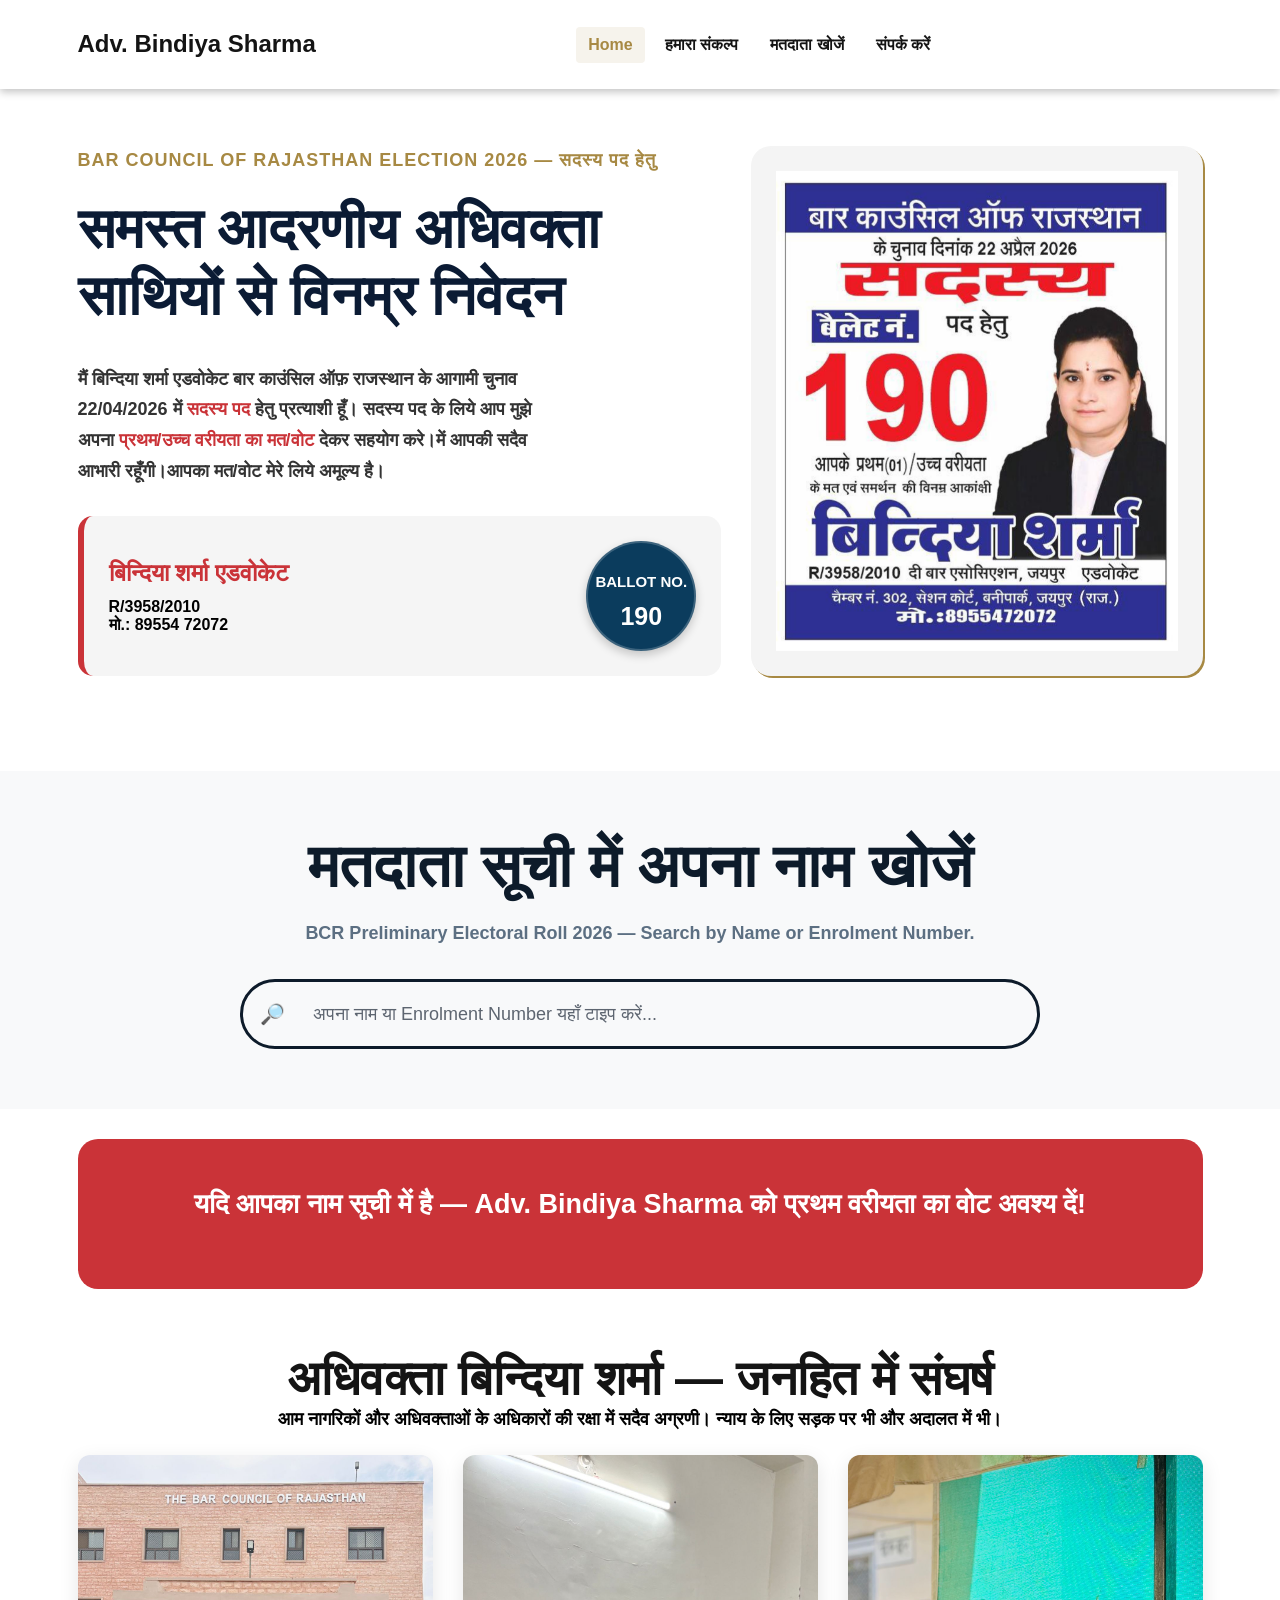
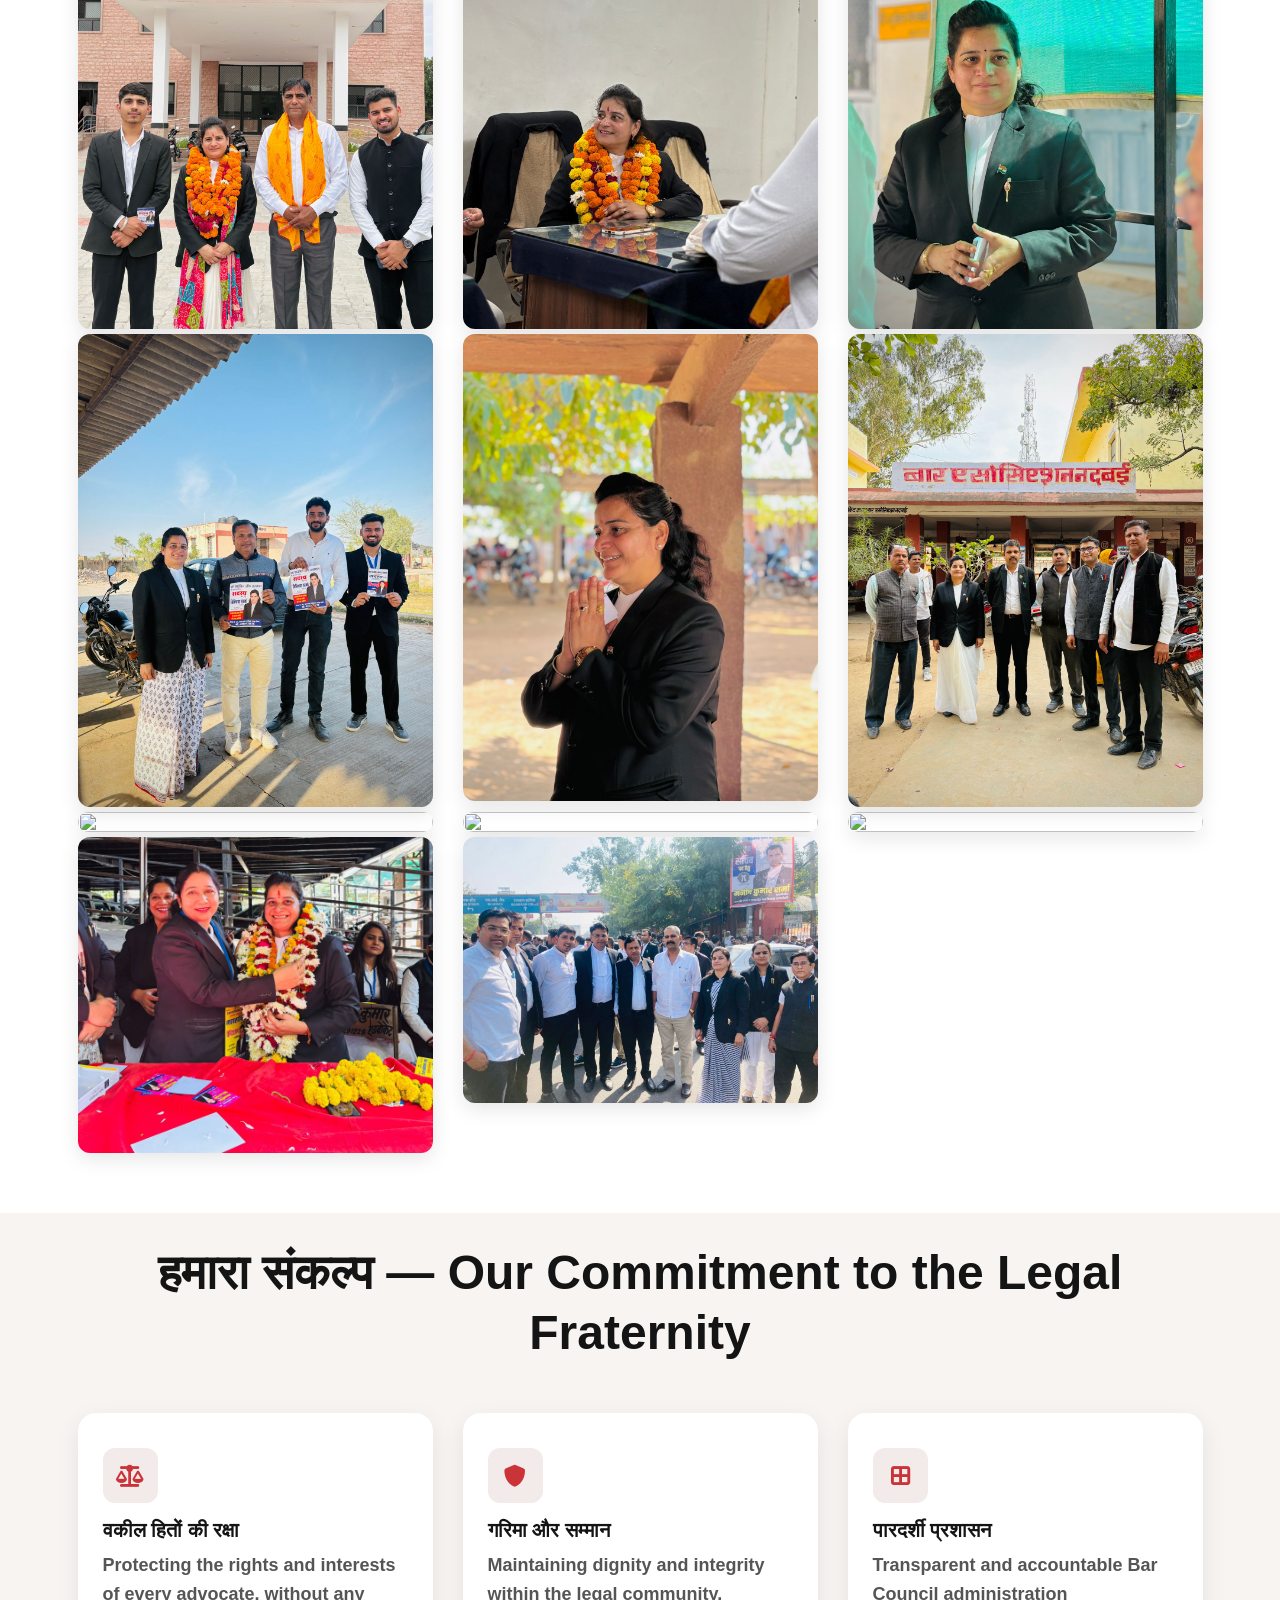
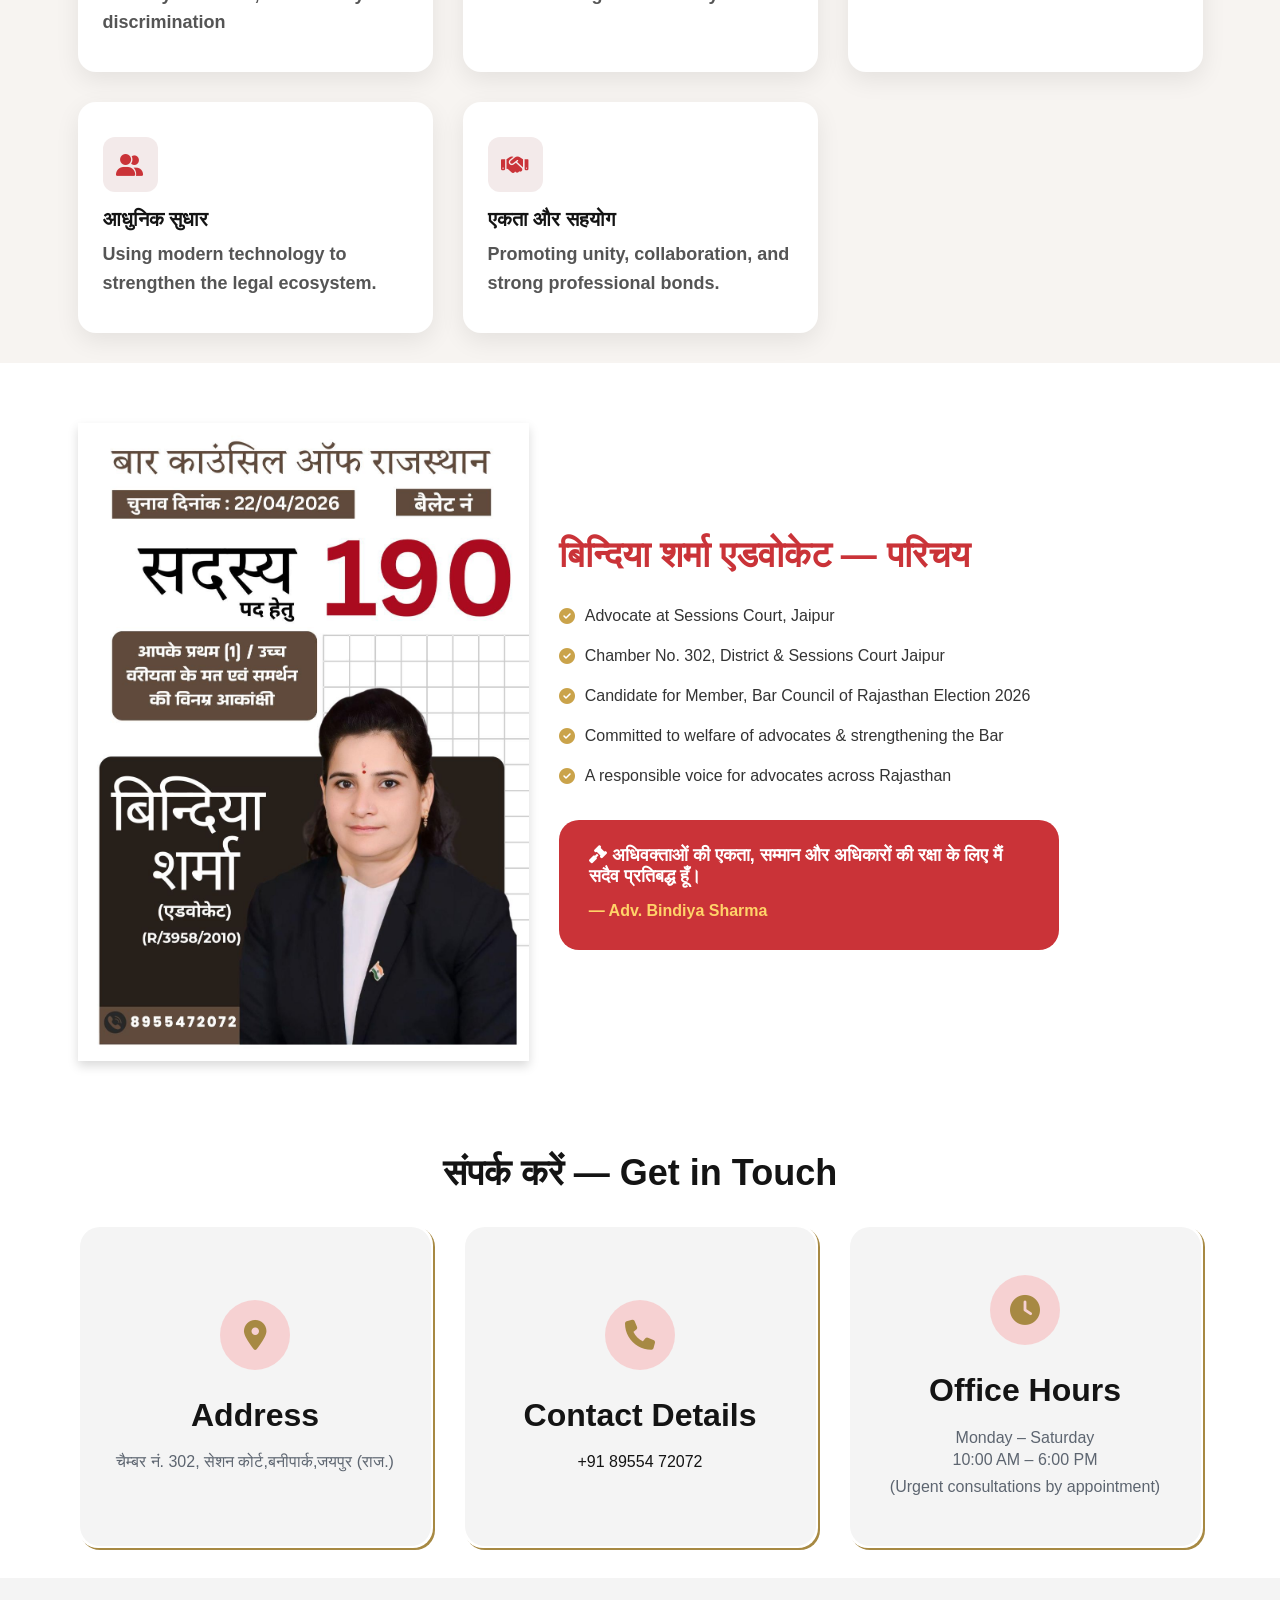
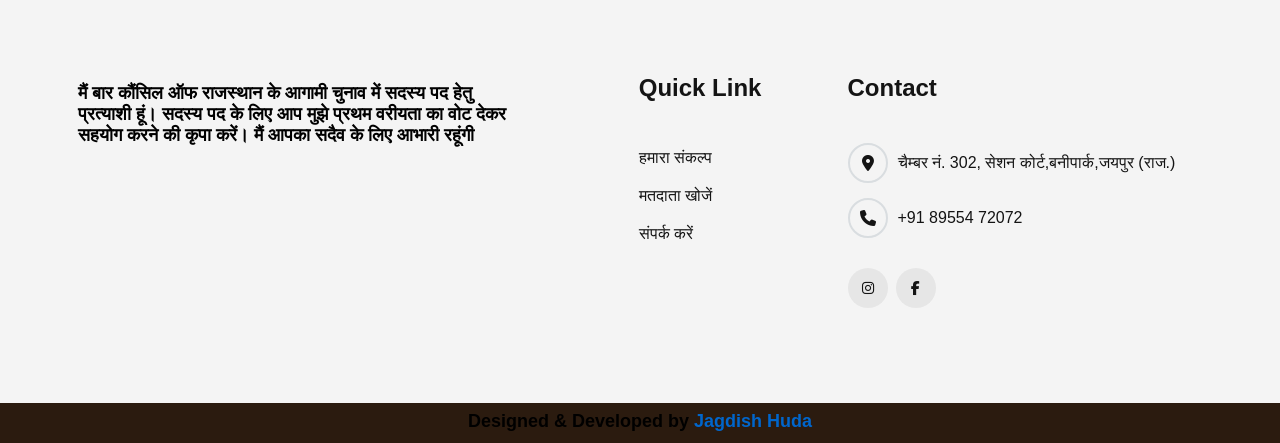
==== index.html @ 71e23f42 "up to datee" ====
<head>
    <meta charset="UTF-8">
    <meta http-equiv="X-UA-Compatible" content="IE=edge">
    <meta name="viewport" content="width=device-width, initial-scale=1.0">

    <!-- SEO -->
    <meta name="description" content="बिन्दिया शर्मा एडवोकेट की आधिकारिक वेबसाइट">

    <!-- 🔥 Open Graph Tags (WhatsApp Preview Fix) -->
    <meta property="og:title" content="Advocate Bindiya Sharma">
    <meta property="og:description" content="Official website of Advocate Bindiya Sharma">

    <!-- ✅ FINAL IMAGE LINK (RAW - working) -->
    <meta property="og:image" content="https://raw.githubusercontent.com/Jagdishhuda99/Adv/main/img/j23.PNG">

    <meta property="og:url" content="https://jagdishhuda99.github.io/Adv/">
    <meta property="og:type" content="website">
    <meta property="og:title" content="Advocate Bindiya Sharma">
<meta property="og:description" content="Official website">
<meta property="og:image" content="https://yourdomain.com/img/j23.PNG">
<meta property="og:type" content="website">
<meta property="og:site_name" content="Bindiya Sharma">
<meta name="twitter:card" content="summary_large_image">
    <title>बिन्दिया शर्मा एडवोकेट</title>

    <!-- Favicon -->
    <link rel="icon" href="img/j23.PNG" type="image/jpeg">

    <!-- CSS -->
    <link rel="stylesheet" href="assets/css/vendor/fontawesome.css">
    <link rel="stylesheet" href="https://cdnjs.cloudflare.com/ajax/libs/font-awesome/6.5.1/css/all.min.css">
    <link rel="stylesheet" href="assets/css/plugins/swiper.css">
    <link rel="stylesheet" href="assets/css/plugins/odometer.css">
    <link rel="stylesheet" href="assets/css/vendor/animate.min.css">
    <link rel="stylesheet" href="assets/css/vendor/bootstrap.min.css">

    <!-- custom css -->
    <link rel="stylesheet" href="assets/css/style.css">
    <link rel="stylesheet" href="assets/css/j.css">
    <link rel="stylesheet" href="assets/css/jj.css">
</head>
<body class="spybody color-blue tmp-white-version" data-spy="scroll" data-bs-target=".navbar-example2" data-offset="150">

<style>
    .logocls{
        width: 100%;
        height: 80PX
    }

    @media screen and (max-width: 700px) {
  .logocls{
        width: 100%;
        height: 80PX
    }
}
</style>

    <!-- tpm-header-area start -->
    <header class="tmp-header-area-start header-one header--sticky header--transparent">
        <!-- header mid area start -->
        <div class="container" >
            <div class="row">
                <div class="col-lg-12">
                    <div class="header-content">
                        <div class="logo">
                            <a href="#">
                                <h4 style="margin-top: 19px;">Adv. Bindiya Sharma</h4>
                                <!-- <img class="logo-dark img-fluid logocls"   src="img/gslogo.png"  alt="">
                                <img class="logo-white img-fluid logocls"   src="img/gslogo.png" alt=""> -->
                            </a>
                        </div>
                        <div class="tmp-mainmenu-nav d-none d-xl-block">
                            <nav class="navbar-example2 onepagenav">
                                <ul class="tmp-mainmenu nav nav-pills">
                                    <li class="current"><a class="smoth-animation" href="index.php">Home</a></li>
                                    <li class="nav-item"><a  class="smoth-animation" href="#ourss">हमारा संकल्प</a></li>

                                    <li class="nav-item"><a  class="smoth-animation" href="#search">मतदाता खोजें </a></li>
                                     

                                    <li class="nav-item"><a class="smoth-animation" href="#conatct">संपर्क करें</a></li>
                                    
                                    <!-- <li class="nav-item"><a class="smoth-animation" href="contact.php">Contact</a></li> -->
                                </ul>
                            </nav>
                        </div>

                        <div class="tmp-header-right">
                            <!-- <div class="social-share-wrapper d-none d-lg-block">
                                <div class="social-link">
                                    <a target="_blank" href="https://www.instagram.com/drglsharmaras"><i class="fa-brands fa-instagram"></i></a>
                                    
                                    <a target="_blank" href="https://x.com/DrGLSharma"><svg xmlns="http://www.w3.org/2000/svg" width="15" height="15" viewBox="0 0 24 24" fill="currentColor">
        <path d="M18.244 2.25h3.308l-7.227 8.26 8.502 11.24h-6.655l-5.214-6.817-5.963 6.817H1.688l7.73-8.84L1.25 2.25h6.82l4.713 6.231 5.461-6.231zm-1.16 17.52h1.833L6.78 4.126H4.813l12.271 15.644z"/>
    </svg></a>
                                    <a target="_blank" href="https://www.youtube.com/@drglsharma"><i class="fa-brands fa-youtube"></i></a>
                                    <a target="_blank" href="https://www.facebook.com/DrGLSharma/"><i class="fa-brands fa-facebook-f"></i></a>
                                </div>
                            </div> -->

                            <div class="tmp-side-collups-area d-block d-xl-none">
                                <button class="hamberger-menu humberger_menu_active"><i id="menuBtn" class="fa-solid fa-bars humberger-menu"></i></button>
                            </div>
                        </div> 

                    </div>
                </div>
            </div>
        </div>
        <!-- header mid area end -->
    </header>


    <!-- Start Popup Mobile Menu  -->
    <div class="d-block d-xl-none">
        <div class="tmp-popup-mobile-menu">
            <div class="inner">
                <div class="header-top">
                    <div class="logo">
                        <a href="index.php" class="logo-area">
                            <h4 style="margin-top: 19px;">Adv. Bindiya Sharma</h4>
                        </a>
                    </div>
                    <div class="close-menu">
                        <button class="close-button tmp-round-action-btn">
                            <i class="fa-sharp fa-light fa-xmark"></i>
                        </button>
                    </div>
                </div>

                <ul class="tmp-mainmenu onepagenav-click">
                    <li><a class="smoth-animation" href="index.php">Home</a></li>
                    <li><a class="smoth-animation" href="#ourss">हमारा संकल्प</a></li>
                   
                    <li><a class="smoth-animation" href="#search">मतदाता खोजें</a></li>
                    <li><a class="smoth-animation" href="#conatct">संपर्क करें</a></li>
                   
                    
                    
                </ul>

                <!-- social sharea area -->
                <div class="social-wrapper mt--40">
                    <span class="subtitle">find with me</span>
                    <div class="social-link">
                         <a target="_blank" href="https://www.instagram.com/adv.bindiyasharma?igsh=andoMXc1OGJkOWgy"><i class="fa-brands fa-instagram"></i></a>
                            <!-- <a href="#"><i class="fa-brands fa-linkedin-in"></i></a> -->
                            <!-- <a target="_blank" href=""><svg xmlns="http://www.w3.org/2000/svg" width="15" height="15" viewBox="0 0 24 24" fill="currentColor">
                                    <path d="M18.244 2.25h3.308l-7.227 8.26 8.502 11.24h-6.655l-5.214-6.817-5.963 6.817H1.688l7.73-8.84L1.25 2.25h6.82l4.713 6.231 5.461-6.231zm-1.16 17.52h1.833L6.78 4.126H4.813l12.271 15.644z" />
                                </svg></a>
                            <a target="_blank" href=""><i class="fa-brands fa-youtube"></i></a> -->
                            <a target="_blank" href=""><i class="fa-brands fa-facebook-f"></i></a>
                    </div>
                </div>
                <!-- end -->

            </div>
        </div>
    </div>
    <!-- End Popup Mobile Menu  --><style>
    /* .banner-right-thumb-left-content {
        padding: 40px;
    } */

    /* .pre-title {
        display: inline-block;
        background: #a10c0c;
        color: #fff;
        padding: 8px 18px;
        border-radius: 30px;
        font-size: 14px;
        margin-bottom: 20px;
    } */

    .title {
        font-size: 48px;
        font-weight: 700;
        color: #0b1b34;
        line-height: 1.2;
        margin-bottom: 20px;
    }

    .disc {
        font-size: 18px;
        color: #333;
        line-height: 1.7;
    }

    .highlight {
        color: #ca3338;
        font-weight: 600;
    }

    .boxcrd {
        margin-top: 30px;
        background: #f5f5f5;
        padding: 25px;
        border-radius: 15px;
        border-left: 6px solid #ca3338;
    }

    .boxcrd h4 {
        font-weight: 700;
        color: #ca3338;
        margin-bottom: 10px;
    }

    .boxcrd p {
        margin: 0;
        font-size: 16px;
    }
</style>
<!-- tmp banner area start -->
<div class="banner-right-thumbnail-area tmp-section-gap "id="home">
    <div class="container">
        <div class="row align-items-center pt--50">
            <div class="col-lg-7">
                <div class="banner-right-thumb-left-content">

                    <span class="pre-title">
                        Bar Council of Rajasthan Election 2026 — सदस्य पद हेतु
                    </span>

                    <h1 class="title">
                        समस्त आदरणीय अधिवक्ता साथियों से विनम्र निवेदन
                    </h1>

                    <p class="disc">
                        मैं बिन्दिया शर्मा एडवोकेट बार काउंसिल ऑफ़ राजस्थान के आगामी चुनाव 22/04/2026 में 
                        <span class="highlight">सदस्य पद</span> हेतु प्रत्याशी हूँ। सदस्य पद के लिये आप मुझे अपना 
                        <span class="highlight">प्रथम/उच्च वरीयता का मत/वोट </span> देकर सहयोग करे।में आपकी सदैव आभारी रहूँगी।आपका मत/वोट मेरे लिये अमूल्य है।
                    </p>

                    <div class="boxcrd">
    <div class="text">
        <h4>बिन्दिया शर्मा एडवोकेट</h4>
        <p><b>R/3958/2010</b></p>
        <!-- <p><b>चेम्बर नं. 302</b></p> -->
        <p><b>मो.: 89554 72072</b></p>
    </div>

    <div class="bl">
        BALLOT NO.<br><b>190</b>
    </div>
</div>

                </div>
            </div>
            <div class="col-lg-5">
                <div class="">
                    <div class="thumbnail-right-inner-main-image tmponhover">
                        <img src="img/prmd.jpeg" alt="">
                    </div>
                </div>
            </div>
        </div>
    </div>
</div>
<!-- tmp banner area end -->






<style>
    /* ── SEARCH SECTION ── */
    .search-section {
        text-align: center;
        padding: 60px 20px;
    }

    .search-title {
        font-family: 'Noto Sans Devanagari', sans-serif;
        /* font-size: 48px; */
        font-weight: 700;
        color: #0d1b2a;
    }

    .search-subtitle {
        color: #5c6f82;
        margin-top: 10px;
        margin-bottom: 35px;
    }

    .search-box {
        max-width: 800px;
        margin: auto;
        position: relative;
    }

    .search-box input {
        width: 100%;
        padding: 18px 20px 18px 60px;
        border-radius: 40px;
        border: 3px solid #0d1b2a;
        outline: none;
        font-size: 18px;
        transition: border-color 0.2s, box-shadow 0.2s;
    }

    .search-box input:focus {
        border-color: #ca3338;
        box-shadow: 0 0 0 4px rgba(179, 0, 0, 0.08);
    }

    .search-box:before {
        content: "🔎";
        position: absolute;
        left: 20px;
        top: 50%;
        transform: translateY(-50%);
        font-size: 20px;
        z-index: 1;
    }

    /* ── RESULT BOX ── */
    .result-box {
        background: #f7efe7;
        border: 1px solid #ead2b6;
        padding: 15px 25px;
        border-radius: 10px;
        margin-bottom: 30px;
        display: flex;
        justify-content: space-between;
        align-items: center;
    }

    /* ── VOTER CARD ── */
    .voter-card {
        border: 1px solid #ead2b6;
        border-radius: 25px;
        padding: 25px;
        background: #fff;
        position: relative;
        transition: 0.3s;
        height: 100%;
    }

    .voter-card:hover {
        box-shadow: 0 10px 25px rgba(0, 0, 0, 0.08);
    }

    .voter-id {
        background: #f1e6de;
        padding: 4px 12px;
        border-radius: 20px;
        font-size: 13px;
        display: inline-block;
        color: #ca3338;
        font-weight: 600;
    }

    .enroll-no {
        font-size: 13px;
        color: #7a8ca3;
    }

    .voter-name {
        font-weight: 700;
        font-size: 24px;
        margin: 10px 0 15px;
    }

    .info-text {
        color: #1e3a5f;
        margin-bottom: 8px;
        font-size: 15px;
    }

    .info-text i {
        color: #c00000;
        margin-right: 8px;
    }

    /* ── HIGHLIGHT ── */
    .voter-highlight-match {
        background: #fde68a;
        border-radius: 3px;
        padding: 0 2px;
    }

    /* ── EMPTY STATE ── */
    .voter-empty-state {
        text-align: center;
        padding: 60px 20px;
        color: #7a8ca3;
        display: none;
    }

    .voter-empty-state i {
        font-size: 48px;
        opacity: 0.3;
        display: block;
        margin-bottom: 12px;
    }

    /* ── LOAD MORE ── */
    .voter-loadmore-wrap {
        text-align: center;
        margin-top: 36px;
        display: none;
    }

    .voter-loadmore-wrap.show {
        display: block;
    }

    .voter-loadmore-btn {
        background: transparent;
        border: 2px solid #ca3338;
        color: #ca3338;
        font-size: 0.95rem;
        font-weight: 600;
        padding: 10px 36px;
        border-radius: 50px;
        cursor: pointer;
        transition: background 0.2s, color 0.2s;
    }

    .voter-loadmore-btn:hover {
        background: #ca3338;
        color: #fff;
    }

    /* ── CARD ANIMATION ── */
    @keyframes voter-fadein {
        from {
            opacity: 0;
            transform: translateY(14px);
        }

        to {
            opacity: 1;
            transform: translateY(0);
        }
    }

    .voter-card-col {
        animation: voter-fadein 0.3s ease both;
    }
</style>
<!-- ── SEARCH SECTION ── -->
<div class="search-section bg-light" id="search">
    <h1 class="search-title">मतदाता सूची में अपना नाम खोजें</h1>
    <p class="search-subtitle">BCR Preliminary Electoral Roll 2026 — Search by Name or Enrolment Number.</p>
    <div class="search-box">
        <input
            type="text"
            id="voterSearchInput"
            placeholder="  अपना नाम या Enrolment Number यहाँ टाइप करें..."
            autocomplete="off" />
    </div>
</div>

<!-- ── RESULTS ── -->
<div class="container pb-5">

    <!-- Result meta bar -->
    <div class="result-box" id="voterResultBox" style="display:none;">
        <div><strong id="voterCountText"></strong></div>
        <div style="color:#ca3338;" id="voterQueryLabel"></div>
    </div>

    <!-- Cards grid -->
    <div class="row g-4" id="voterCardsGrid"></div>

    <!-- Empty state -->
    <div class="voter-empty-state" id="voterEmptyState">
        <i class="bi bi-search"></i>
        <p style="font-size:1.1rem;">कोई मतदाता नहीं मिला</p>
    </div>

    <!-- Load more -->
    <div class="voter-loadmore-wrap" id="voterLoadMoreWrap">
        <button class="voter-loadmore-btn" id="voterLoadMoreBtn">और देखें</button>
    </div>

</div>

<style>
    .boxnewadv {
        background: #ca3338;
        padding: 50px;
        border-radius: 20px;



    }
</style>

<div class="container mt-5">
    <div class="col-12">
        <div class="boxnewadv">
            <h3 style="color: white; text-align:center;" >यदि आपका नाम सूची में है —
                Adv. Bindiya Sharma को प्रथम वरीयता का वोट अवश्य दें!</h3>

        </div>
    </div>
</div>

<!-- Voters Data -->
<script src="voters.js"></script>

<script>
    /* ── CONFIG ── */
    const VOTER_PAGE_SIZE = 20;

    /* ── STATE ── */
    let voterCurrentPage = 1;
    let voterFilteredList = [];
    let voterDebounce = null;

    /* ── DOM ── */
    const voterInput = document.getElementById('voterSearchInput');
    const voterGrid = document.getElementById('voterCardsGrid');
    const voterResultBox = document.getElementById('voterResultBox');
    const voterCountText = document.getElementById('voterCountText');
    const voterQueryLabel = document.getElementById('voterQueryLabel');
    const voterEmptyEl = document.getElementById('voterEmptyState');
    const voterLoadWrap = document.getElementById('voterLoadMoreWrap');
    const voterLoadBtn = document.getElementById('voterLoadMoreBtn');

    /* ── HIGHLIGHT ── */
    function voterHighlight(text, q) {
        if (!text || !q) return text || '';
        const safe = q.replace(/[.*+?^${}()|[\]\\]/g, '\\$&');
        return text.replace(
            new RegExp(`(${safe})`, 'gi'),
            '<span class="voter-highlight-match">$1</span>'
        );
    }

    /* ── BUILD ONE CARD ── */
    function voterBuildCard(v, query, idx) {
        const col = document.createElement('div');
        col.className = 'col-md-6 voter-card-col';
        col.style.animationDelay = (idx % VOTER_PAGE_SIZE * 0.04) + 's';

        col.innerHTML = `
        <div class="voter-card">
          <div class="d-flex justify-content-between align-items-center mb-3">
            <span class="voter-id">#${v.electoralNumber}</span>
            <span class="enroll-no">Enrolment No: ${v.rollNumber}</span>
          </div>
          <div class="voter-name">${voterHighlight(v.name, query)}</div>
          <div class="info-text">
            <i class="bi bi-geo-alt"></i>${voterHighlight(v.barAssociation, query)}
          </div>
          <div class="info-text">
            <i class="bi bi-hammer"></i>Judgship: ${voterHighlight(v.judgship, query)}
          </div>
          <div class="info-text">
            <i class="bi bi-book"></i>Enrolled: ${v.dateOfEnrolment}
            <p class="note">Note:- Vote For Adv. Bindiya Sharma</p>
          </div>
          <div class="bl mt-3">
                BALLOT NO.<br><b>190</b>
            </div>
        </div>
      `;
        return col;
    }

    /* ── RENDER PAGE ── */
    function voterRenderPage(results, query, page) {
        const start = (page - 1) * VOTER_PAGE_SIZE;
        const slice = results.slice(start, start + VOTER_PAGE_SIZE);

        if (page === 1) voterGrid.innerHTML = '';

        slice.forEach((v, i) => {
            voterGrid.appendChild(voterBuildCard(v, query, i));
        });

        const shown = Math.min(page * VOTER_PAGE_SIZE, results.length);
        if (shown < results.length) {
            voterLoadWrap.classList.add('show');
        } else {
            voterLoadWrap.classList.remove('show');
        }
    }

    /* ── SEARCH ── */
    function voterDoSearch(raw) {
        const q = raw.trim().toLowerCase();
        voterCurrentPage = 1;

        if (!q) {
            voterGrid.innerHTML = '';
            voterResultBox.style.display = 'none';
            voterEmptyEl.style.display = 'none';
            voterLoadWrap.classList.remove('show');
            voterFilteredList = [];
            return;
        }

        const all = window.votersData || [];
        voterFilteredList = all.filter(v =>
            (v.name && v.name.toLowerCase().includes(q)) ||
            (v.rollNumber && v.rollNumber.toLowerCase().includes(q)) ||
            (v.electoralNumber && String(v.electoralNumber).includes(q)) ||
            (v.barAssociation && v.barAssociation.toLowerCase().includes(q))
        );

        const total = voterFilteredList.length;

        if (total === 0) {
            voterGrid.innerHTML = '';
            voterEmptyEl.style.display = 'block';
            voterResultBox.style.display = 'none';
            voterLoadWrap.classList.remove('show');
        } else {
            voterEmptyEl.style.display = 'none';
            voterResultBox.style.display = 'flex';

            const label = total > VOTER_PAGE_SIZE ? `${total}+` : `${total}`;
            voterCountText.textContent = `${label} मतदाता मिले`;
            voterQueryLabel.textContent = `RESULTS FOR "${raw.trim().toUpperCase()}"`;

            voterRenderPage(voterFilteredList, q, 1);
        }
    }

    /* ── EVENTS ── */
    voterInput.addEventListener('input', () => {
        clearTimeout(voterDebounce);
        voterDebounce = setTimeout(() => voterDoSearch(voterInput.value), 250);
    });

    voterLoadBtn.addEventListener('click', () => {
        voterCurrentPage++;
        voterRenderPage(
            voterFilteredList,
            voterInput.value.trim().toLowerCase(),
            voterCurrentPage
        );
    });
</script>

<section class="commitment-area py-5 mt-5" style="background: none;">
    <div class="container">
        <div class="row">
            <div class="col-lg-12">
                <div class="section-head mb--50">
                    <!-- <div class="section-sub-title center-title tmp-scroll-trigger tmp-fade-in animation-order-1">
                        <span class="subtitle">Our Legal Expertise</span>
                    </div> -->
                    <h2 class="title split-collab tmp-scroll-trigger tmp-fade-in animation-order-2">
                       अधिवक्ता बिन्दिया शर्मा — जनहित में संघर्ष

                    </h2>
                    <p>आम नागरिकों और अधिवक्ताओं के अधिकारों की रक्षा में सदैव अग्रणी। न्याय के लिए सड़क पर भी और अदालत में भी।</p>
                </div>
            </div>
        </div>
        

        <div class="row g-4">


        <div class="col-lg-4 mt-2">
            <div class="boxgal">
                <img src="img/g.jpeg" class="img-fluid w-100" alt="">
            </div>
        </div>

        <!-- <div class="col-lg-4 mt-2">
            <div class="boxgal">
                <img src="img/g2.jpeg" class="img-fluid w-100" alt="">
            </div>
        </div> -->

        <div class="col-lg-4 mt-2">
            <div class="boxgal">
                <img src="img/g3.jpeg" class="img-fluid w-100" alt="">
            </div>
        </div>

        <div class="col-lg-4 mt-2">
            <div class="boxgal">
                <img src="img/g4.jpeg" class="img-fluid w-100" alt="">
            </div>
        </div>
        <div class="col-lg-4 mt-2">
            <div class="boxgal">
                <img src="img/g5.jpeg" class="img-fluid w-100" alt="">
            </div>
        </div>
        <div class="col-lg-4 mt-2">
            <div class="boxgal">
                <img src="img/g6.jpeg" class="img-fluid w-100" alt="">
            </div>
        </div>
        <div class="col-lg-4 mt-2">
            <div class="boxgal">
                <img src="img/g7.jpeg" class="img-fluid w-100" alt="">
            </div>
        </div>
         
         <div class="col-lg-4 mt-2">
            <div class="boxgal">
                <img src="img/gg1.jpeg " class="img-fluid w-100" alt="">
            </div>
        </div> 
         <div class="col-lg-4 mt-2">
            <div class="boxgal">
                <img src="img/gg2.jpeg " class="img-fluid w-100" alt="">
            </div>
        </div> 
         <div class="col-lg-4 mt-2">
            <div class="boxgal">
                <img src="img/gg3.jpeg " class="img-fluid w-100" alt="">
            </div>
        </div> 
        <div class="col-lg-4 mt-2">
            <div class="boxgal">
                <img src="img/g9.jpeg" class="img-fluid w-100" alt="">
            </div>
        </div>
        <div class="col-lg-4 mt-2">
            <div class="boxgal">
                <img src="img/g8.jpeg " class="img-fluid w-100" alt="">
            </div>
        </div>      

        </div>

    </div>
</section>
<style>
    .boxgal{
overflow:hidden;
border-radius:12px;
box-shadow:0 6px 20px rgba(0,0,0,0.1);
}

.boxgal img{
transition:0.4s;
}

.boxgal:hover img{
transform:scale(1.08);
}
</style>


<style>
    .commitment-area {
        background: #f7f4f1;
    }

    .main-title {
        font-weight: 700;
        color: #ca3338;
        font-size: 34px;
    }

    /* .title-line {
        width: 70px;
        height: 4px;
        background: #d4a017;
        margin: 12px auto 0;
        border-radius: 5px;
    } */

    .commit-card {
        background: #fff;
        padding: 35px 25px;
        border-radius: 18px;
        text-align: left;
        box-shadow: 0 8px 25px rgba(0, 0, 0, 0.08);
        transition: 0.35s;
        height: 100%;
    }

    .commit-card:hover {
        transform: translateY(-6px);
        box-shadow: 0 12px 35px rgba(0, 0, 0, 0.12);
    }

    .icon-box {
        width: 55px;
        height: 55px;
        background: #f3eaea;
        border-radius: 12px;
        display: flex;
        align-items: center;
        justify-content: center;
        margin-bottom: 15px;
    }

    .icon-box i {
        font-size: 22px;
        color: #ca3338;
    }

    .commit-card h5 {
        font-weight: 700;
        margin-bottom: 8px;
    }

    .commit-card p {
        /* font-size:14px; */
        color: #555;
        line-height: 1.6;
    }
</style>


<section class="commitment-area py-5 mt-5" id="ourss">
    <div class="container">
        <div class="row">
            <div class="col-lg-12">
                <div class="section-head mb--50">
                    <!-- <div class="section-sub-title center-title tmp-scroll-trigger tmp-fade-in animation-order-1">
                        <span class="subtitle">Our Legal Expertise</span>
                    </div> -->
                    <h2 class="title split-collab tmp-scroll-trigger tmp-fade-in animation-order-2">
                        हमारा संकल्प — Our Commitment to the Legal Fraternity
                    </h2>
                </div>
            </div>
        </div>
        <!-- Section Title -->
        <!-- <div class="text-center mb-5">
            <h2 class="main-title">
                हमारा संकल्प — Our Commitment to the Legal Fraternity
            </h2>
            <div class="title-line"></div>
        </div> -->

        <div class="row g-4">

            <!-- Box -->
            <div class="col-lg-4 col-md-6">
                <div class="commit-card">
                    <div class="icon-box">
                        <i class="fa-solid fa-scale-balanced"></i>
                    </div>
                    <h5>वकील हितों की रक्षा</h5>
                    <p>Protecting the rights and interests of every advocate, without any discrimination</p>
                </div>
            </div>

            <!-- Box -->
            <div class="col-lg-4 col-md-6">
                <div class="commit-card">
                    <div class="icon-box">
                        <i class="fa-solid fa-shield"></i>
                    </div>
                    <h5>गरिमा और सम्मान</h5>
                    <p>Maintaining dignity and integrity within the legal community.</p>
                </div>
            </div>

            <!-- Box -->
            <div class="col-lg-4 col-md-6">
                <div class="commit-card">
                    <div class="icon-box">
                        <i class="fa-solid fa-border-all"></i>
                    </div>
                    <h5>पारदर्शी प्रशासन</h5>
                    <p>Transparent and accountable Bar Council administration</p>
                </div>
            </div>

            <!-- Box -->
            <div class="col-lg-4 col-md-6">
                <div class="commit-card">
                    <div class="icon-box">
                        <i class="fa-solid fa-user-group"></i>
                    </div>
                    <h5>आधुनिक सुधार </h5>
                    <p>Using modern technology to strengthen the legal ecosystem.</p>
                </div>
            </div>

            <!-- Box -->
            <div class="col-lg-4 col-md-6">
                <div class="commit-card">
                    <div class="icon-box">
                        <i class="fa-solid fa-handshake fa-2x"></i>
                    </div>
                    <h5>एकता और सहयोग </h5>
                    <p>Promoting unity, collaboration, and strong professional bonds.</p>
                </div>
            </div>

            <!-- Box -->
            <!-- <div class="col-lg-4 col-md-6">
                <div class="commit-card">
                    <div class="icon-box">
                        <i class="fa-solid fa-handshake"></i>
                    </div>
                    <h5></h5>
                    <p>Unity, brotherhood and solidarity among advocates of Rajasthan</p>
                </div>
            </div> -->

        </div>

    </div>
</section>




<style>
    .advocate-intro {
        /* background: #f6f4f1; */
    }

    .intro-title {
        /* font-size: 34px; */
        font-weight: 700;
        color: #ca3338;
        margin-bottom: 25px;
    }

    .intro-list {
        list-style: none;
        padding: 0;
        margin-bottom: 30px;
    }

    .intro-list li {
        font-size: 16px;
        margin-bottom: 12px;
        color: #333;
        display: flex;
        align-items: center;
        gap: 10px;
    }

    .intro-list i {
        color: #caa34a;
    }

    .quote-box {
        background: #ca3338;
        color: #fff;
        padding: 25px 30px;
        border-radius: 20px;
        max-width: 500px;
    }

    .quote-box p {
        /* font-size: 18px; */
        margin-bottom: 10px;
    }

    .quote-box span {
        font-weight: 600;
        color: #ffd369;
    }
</style>
<!-- nn -->


<section class="advocate-intro py-5 mt-5">
    <div class="container">
        <div class="row align-items-center g-5">

            <!-- Left Image -->
            <div class="col-lg-5">
                <div class="advocate-img">
                    <img src="img/parmod.jpeg" class="img-fluid rounded-4 shadow" alt="Pramod Kumar Sharma Advocate">
                </div>
            </div>

            <!-- Right Content -->
            <div class="col-lg-7">

                <h2 class="intro-title">
                    बिन्दिया शर्मा एडवोकेट — परिचय
                </h2>

                <ul class="intro-list">

                    <li>
                        <i class="fa-solid fa-circle-check"></i>
                        Advocate at Sessions Court, Jaipur
                    </li>

                    <li>
                        <i class="fa-solid fa-circle-check"></i>
                        Chamber No. 302, District & Sessions Court Jaipur
                    </li>

                    <li>
                        <i class="fa-solid fa-circle-check"></i>
                        Candidate for Member, Bar Council of Rajasthan Election 2026
                    </li>

                    <li>
                        <i class="fa-solid fa-circle-check"></i>
                        Committed to welfare of advocates & strengthening the Bar
                    </li>

                    <li>
                        <i class="fa-solid fa-circle-check"></i>
                        A responsible voice for advocates across Rajasthan
                    </li>

                </ul>

                <!-- Quote Box -->
                <div class="quote-box">

                    <p class="text-white">
                        <i class="fa-solid fa-gavel"></i>
                       अधिवक्ताओं की एकता, सम्मान और अधिकारों की रक्षा के लिए मैं सदैव प्रतिबद्ध हूँ।
                    </p>

                    <span>— Adv. Bindiya Sharma</span>

                </div>

            </div>

        </div>
    </div>
</section>


<style>
    .contact-info{
        height: 100%;
    }
</style>
<section class="py-5 mt-5" id="conatct">
    <div class="container">

        <div class="text-center mb-5">
            <h2>संपर्क करें — Get in Touch
            </h2>

        </div>

        <div class="contact-info-wrap">
            <div class="row">

                <div class="col-lg-4 col-md-6">
                    <div class="contact-info tmp-scroll-trigger tmponhover tmp-fade-in animation-order-1">
                        <div class="contact-icon">
                            <i class="fa-solid fa-location-dot"></i>
                        </div>
                        <h3 class="title">Address</h3>
                        <p class="para">
                            चैम्बर नं. 302, सेशन कोर्ट,बनीपार्क,जयपुर (राज.)
                        </p>
                    </div>
                </div>


                <div class="col-lg-4 col-md-6">
                    <div class="contact-info tmp-scroll-trigger tmponhover tmp-fade-in animation-order-2">
                        <div class="contact-icon">
                            <i class="fa-solid fa-phone"></i>
                        </div>
                        <h3 class="title">Contact Details</h3>
                        <p class="para">
                            <a href="tel:+918955472072">+91 89554 72072</a>
                        </p>

                    </div>
                </div>


                <div class="col-lg-4 col-md-6">
                    <div class="contact-info tmp-scroll-trigger tmponhover tmp-fade-in animation-order-3">
                        <div class="contact-icon">
                            <i class="fa-solid fa-clock"></i>
                        </div>
                        <h3 class="title">Office Hours</h3>
                        <p class="para">
                            Monday – Saturday <br>
                            10:00 AM – 6:00 PM
                        </p>
                        <p class="para">
                            (Urgent consultations by appointment)
                        </p>
                    </div>
                </div>

            </div>
        </div>

    </div>

</section>


<!-- Start Footer Area  -->
<section class="footer-area footer-style-one-wrapper  tmp-section-gap">
    <div class="container">
        <div class="footer-main footer-style-one">
            <div class="row g-5">
                <div class="col-lg-5 col-md-6">
                    <div class="single-footer-wrapper border-right mr--20">
                        <div class="logo">
                            <a href="index..php">
                                <img src="img/gslogo.png" class="img-fluid mb-3" style="" alt="">
                            </a>
                        </div>
                        <p class="">मैं बार कौंसिल ऑफ राजस्थान के आगामी चुनाव में सदस्य पद हेतु प्रत्याशी हूं। सदस्य पद के लिए आप मुझे प्रथम वरीयता का वोट देकर सहयोग करने की कृपा करें। मैं आपका सदैव के लिए आभारी रहूंगी

                        </p>

                    </div>
                </div>
                <div class="col-lg-3 col-md-6">
                    <div class="single-footer-wrapper quick-link-wrap">
                        <h5 class="ft-title">Quick Link</h5>
                        <ul class="ft-link tmp-link-animation">
                            <li>
                                <a href="#ourss">हमारा संकल्प</a>
                            </li>
                            <li>
                                <a href="#search">मतदाता खोजें</a>
                            </li>
                            <li>
                                <a href="#contact">संपर्क करें</a>
                            </li>

                            

                        </ul>
                    </div>
                </div>
                <div class="col-lg-4 col-md-6">
                    <div class="single-footer-wrapper contact-wrap">
                        <h5 class="ft-title">Contact </h5>
                        <ul class="ft-link tmp-link-animation">
                            
                            <li><span class="ft-icon"><i class="fa-solid fa-location-dot"></i></span>चैम्बर नं. 302, सेशन कोर्ट,बनीपार्क,जयपुर (राज.)                            <li><span class="ft-icon"><i class="fa-solid fa-phone"></i></span><a href="tel:+918955472072">+91 89554 72072</a></li>
                        </ul>
                        <div class="social-link footer">
                            <a target="_blank" href="https://www.instagram.com/adv.bindiyasharma?igsh=andoMXc1OGJkOWgy"><i class="fa-brands fa-instagram"></i></a>
                           
                            <!-- <a target="_blank" href=""><svg xmlns="http://www.w3.org/2000/svg" width="15" height="15" viewBox="0 0 24 24" fill="currentColor">
                                    <path d="M18.244 2.25h3.308l-7.227 8.26 8.502 11.24h-6.655l-5.214-6.817-5.963 6.817H1.688l7.73-8.84L1.25 2.25h6.82l4.713 6.231 5.461-6.231zm-1.16 17.52h1.833L6.78 4.126H4.813l12.271 15.644z" />
                                </svg></a> -->
                            <!-- <a target="_blank" href=""><i class="fa-brands fa-youtube"></i></a> -->
                            <a target="_blank" href="https://www.facebook.com/adbindiya.sharma/?http_ref=eyJ0cyI6MTc3NTQxOTUwMDAwMCwiciI6IiJ9"><i class="fa-brands fa-facebook-f"></i></a>
                        </div>
                    </div>
                </div>
            </div>
        </div>
    </div>
    <div class="footer-bg-img">
        <img src="assets/images/footer/footer-bg-img.png" alt="footer-img">
    </div>
</section>



<!-- End Footer Area  -->
<footer class="huda">

    <p>
        Designed & Developed by 
        <a class="n11" href="https://www.instagram.com/jagdish_hudda_99/" 
           target="_blank" 
           rel="noopener">
           Jagdish Huda
        </a>
    </p>

    <!-- Popup Box -->
    <div id="popup" class="popup">
        <div class="popup-content">
            <img src="img/j.JPG" class="profile-img" alt="Profile">

            <h3 class="name-heading">Jagdish Huda</h3>

            <p class="info">
                <strong>Instagram:</strong>
                <a href="https://www.instagram.com/jagdish_hudda_99/"
                   target="_blank"
                   rel="noopener">
                   @jagdish_hudda_99
                </a>
            </p>
            <p class="info"><strong>Mobile:</strong> +91 7073841399</p>
        </div>
    </div>
</footer>
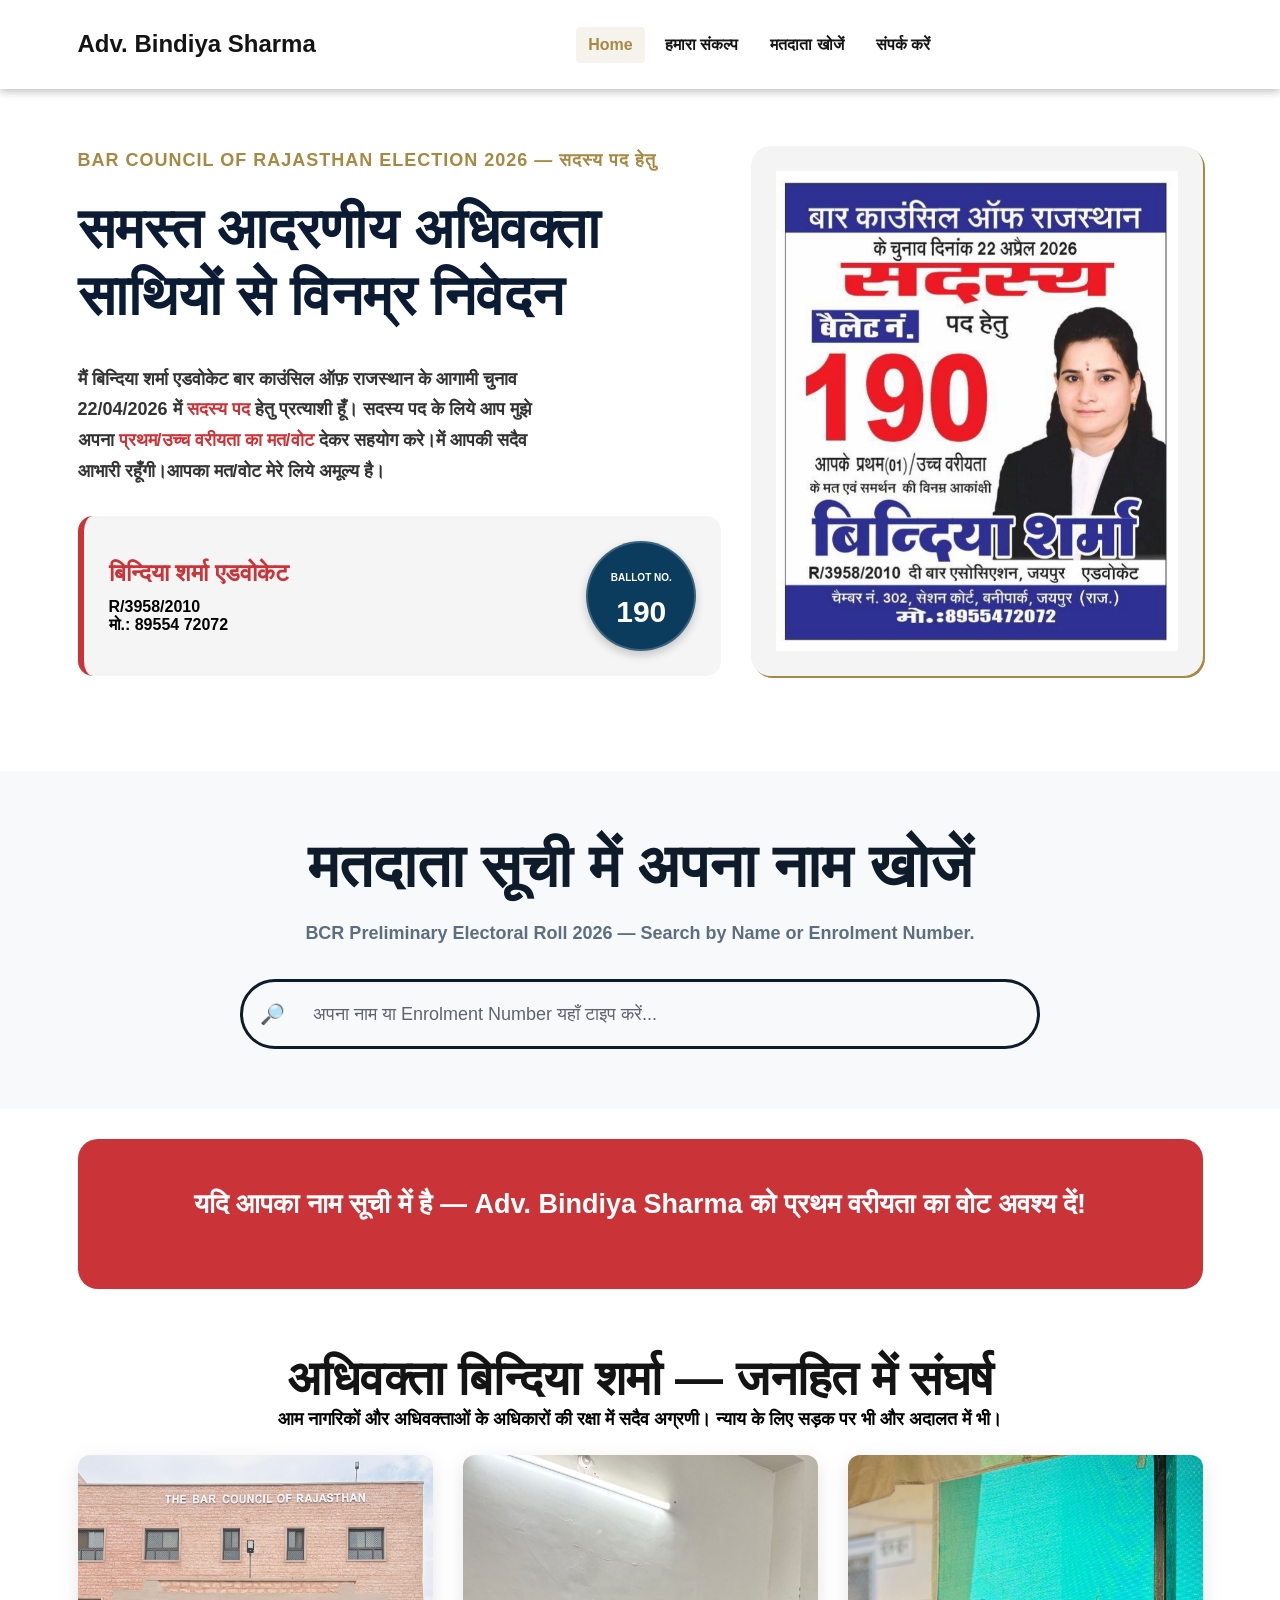
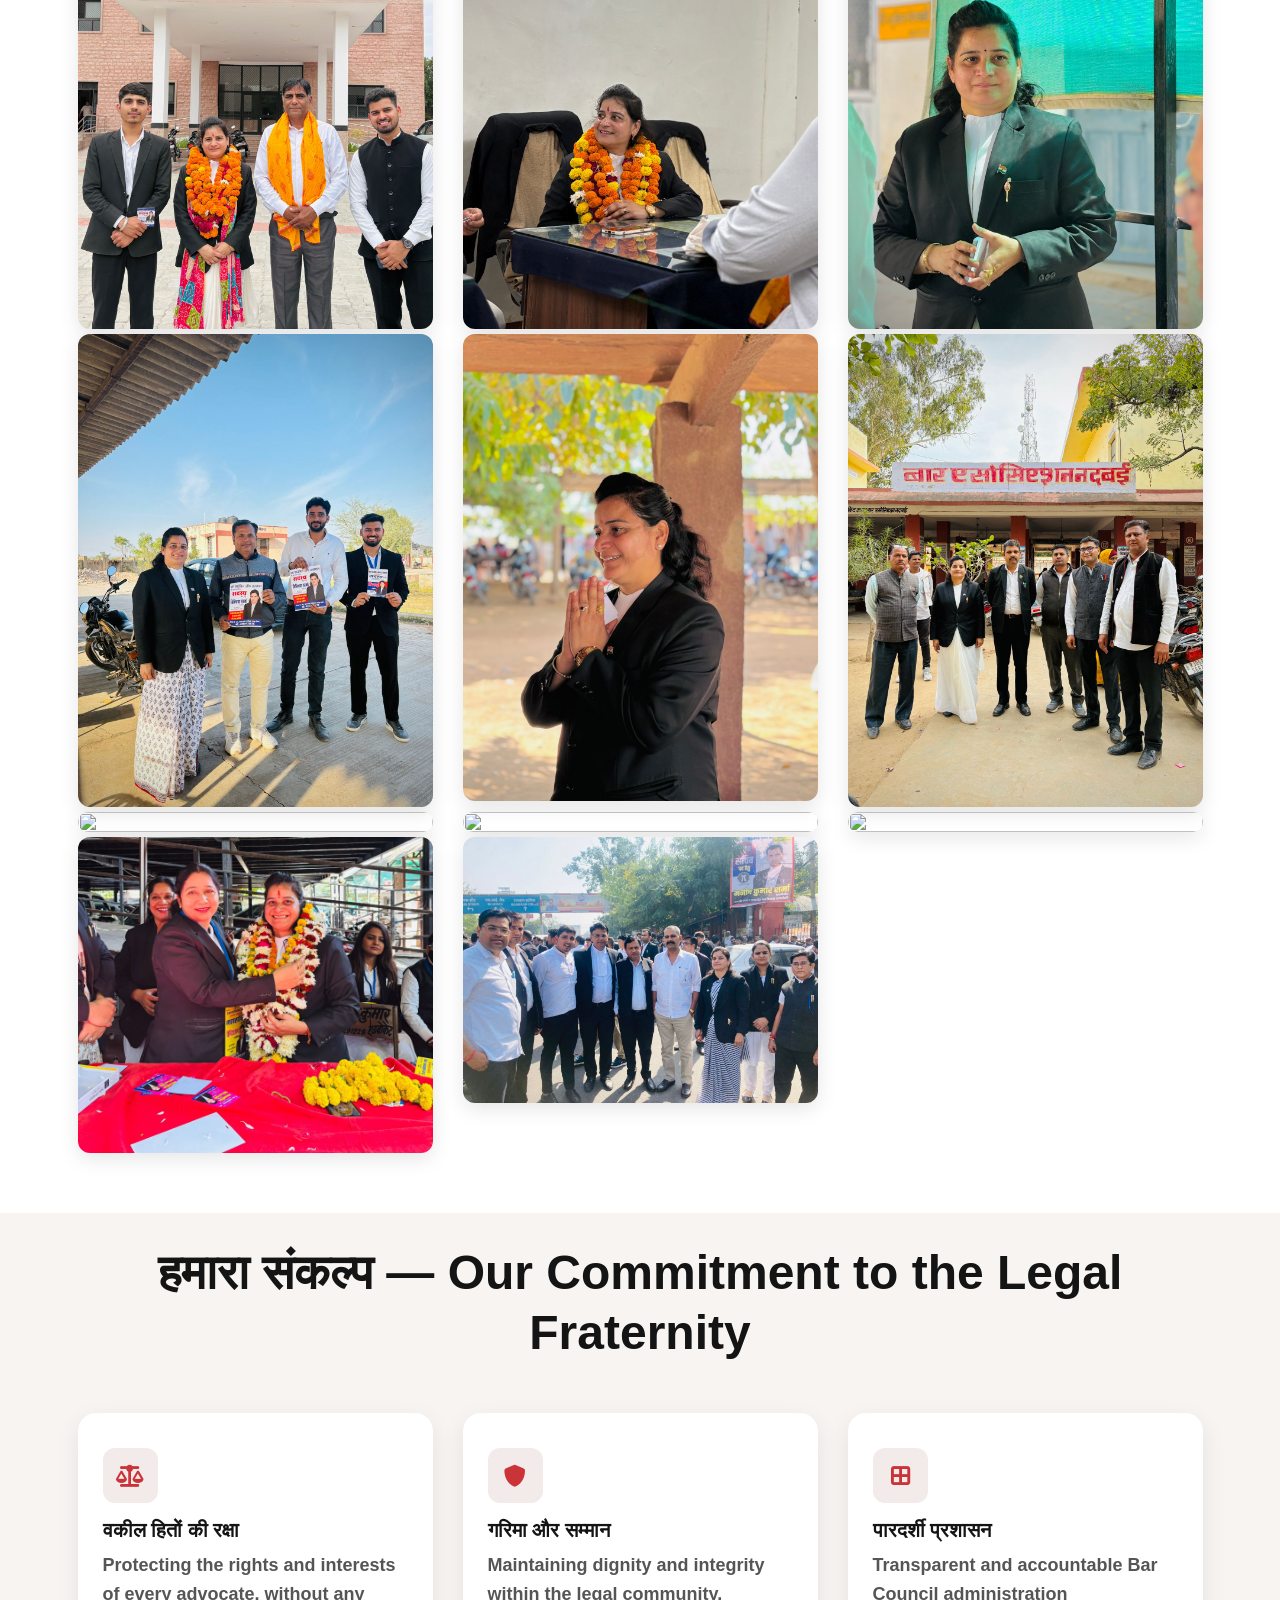
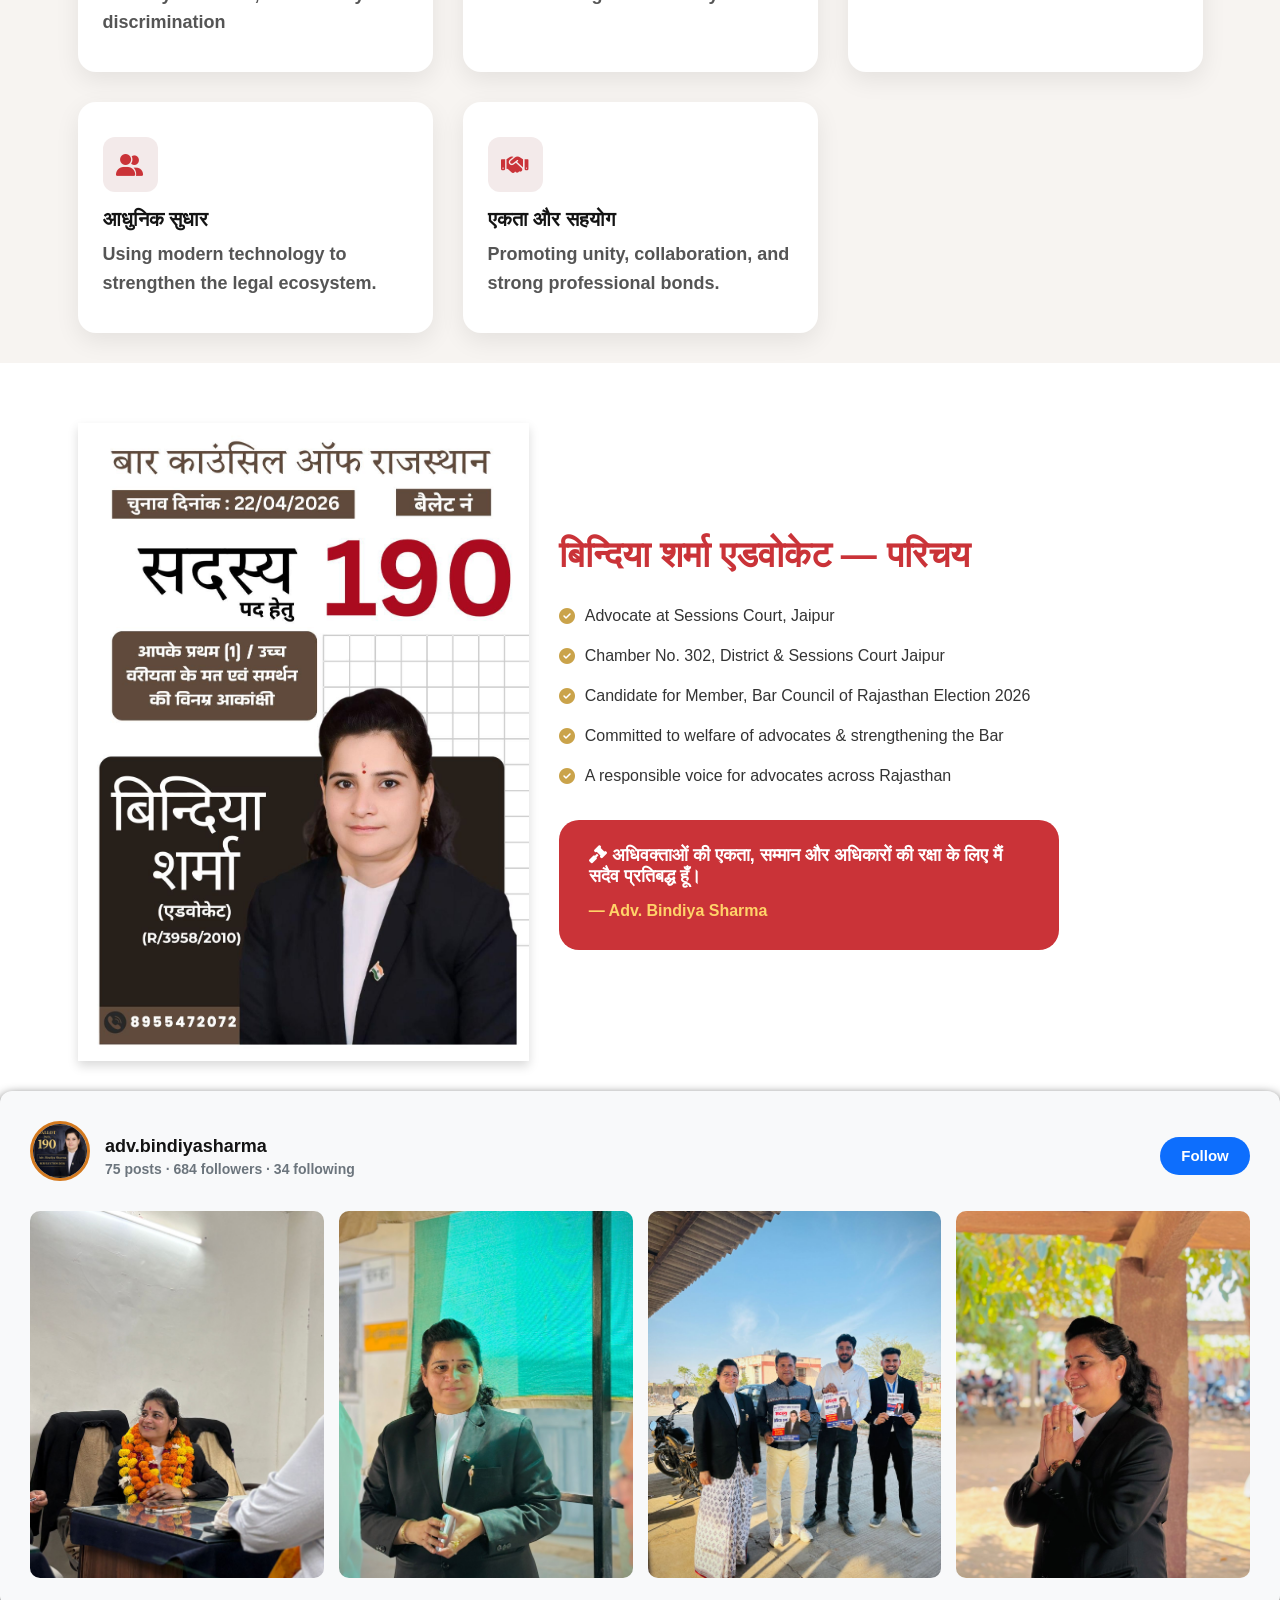
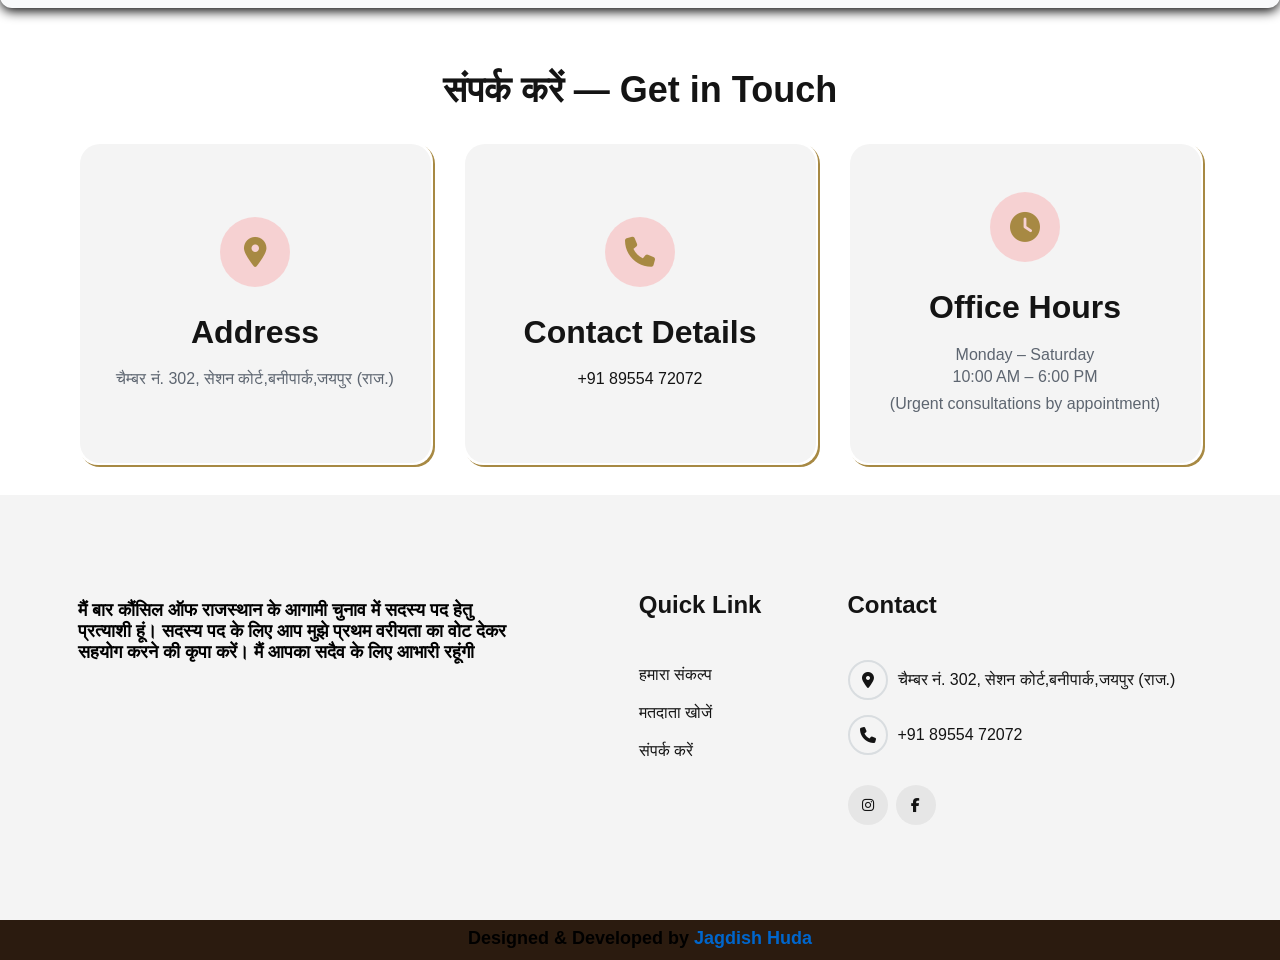
==== commit 4ea1c4d6: "insta add" ====
--- a/index.html
+++ b/index.html
@@ -1,30 +1,28 @@
 <head>
     <meta charset="UTF-8">
-    <meta http-equiv="X-UA-Compatible" content="IE=edge">
     <meta name="viewport" content="width=device-width, initial-scale=1.0">
 
     <!-- SEO -->
     <meta name="description" content="बिन्दिया शर्मा एडवोकेट की आधिकारिक वेबसाइट">
 
-    <!-- 🔥 Open Graph Tags (WhatsApp Preview Fix) -->
+    <!-- 🔥 FINAL OG TAGS -->
     <meta property="og:title" content="Advocate Bindiya Sharma">
     <meta property="og:description" content="Official website of Advocate Bindiya Sharma">
-
-    <!-- ✅ FINAL IMAGE LINK (RAW - working) -->
-    <meta property="og:image" content="https://raw.githubusercontent.com/Jagdishhuda99/Adv/main/img/j23.PNG">
-
-    <meta property="og:url" content="https://jagdishhuda99.github.io/Adv/">
+    <meta property="og:image" content="https://advocatebindiyasharma99.vercel.app/img/j23.PNG">
+    <meta property="og:image:width" content="1500">
+    <meta property="og:image:height" content="1500">
+    <meta property="og:url" content="https://advocatebindiyasharma99.vercel.app/">
     <meta property="og:type" content="website">
-    <meta property="og:title" content="Advocate Bindiya Sharma">
-<meta property="og:description" content="Official website">
-<meta property="og:image" content="https://yourdomain.com/img/j23.PNG">
-<meta property="og:type" content="website">
-<meta property="og:site_name" content="Bindiya Sharma">
-<meta name="twitter:card" content="summary_large_image">
+
+    <meta name="twitter:card" content="summary">
+
+    <!-- Twitter (WhatsApp support) -->
+    <meta name="twitter:card" content="summary_large_image">
+
     <title>बिन्दिया शर्मा एडवोकेट</title>
 
     <!-- Favicon -->
-    <link rel="icon" href="img/j23.PNG" type="image/jpeg">
+    <link rel="icon" href="img/j23.PNG" type="image/png">
 
     <!-- CSS -->
     <link rel="stylesheet" href="assets/css/vendor/fontawesome.css">
@@ -33,7 +31,7 @@
     <link rel="stylesheet" href="assets/css/plugins/odometer.css">
     <link rel="stylesheet" href="assets/css/vendor/animate.min.css">
     <link rel="stylesheet" href="assets/css/vendor/bootstrap.min.css">
-
+    <link rel="stylesheet" href="https://cdnjs.cloudflare.com/ajax/libs/font-awesome/6.5.0/css/all.min.css">
     <!-- custom css -->
     <link rel="stylesheet" href="assets/css/style.css">
     <link rel="stylesheet" href="assets/css/j.css">
@@ -123,7 +121,7 @@
                     </div>
                     <div class="close-menu">
                         <button class="close-button tmp-round-action-btn">
-                            <i class="fa-sharp fa-light fa-xmark"></i>
+                            <i class="fa-solid fa-xmark"></i>
                         </button>
                     </div>
                 </div>
@@ -210,6 +208,21 @@
         font-size: 16px;
     }
 </style>
+<script>
+let menuBtn = document.getElementById("menuBtn");
+let mobileMenu = document.querySelector(".tmp-popup-mobile-menu");
+let closeBtn = document.querySelector(".close-button");
+
+// Open menu
+menuBtn.addEventListener("click", function () {
+    mobileMenu.classList.add("active");
+});
+
+// Close menu
+closeBtn.addEventListener("click", function () {
+    mobileMenu.classList.remove("active");
+});
+</script>
 <!-- tmp banner area start -->
 <div class="banner-right-thumbnail-area tmp-section-gap "id="home">
     <div class="container">
@@ -1029,6 +1042,49 @@
         height: 100%;
     }
 </style>
+
+
+<div class="insta-card">
+
+    <div class="insta-header">
+
+        <!-- Left Side -->
+        <div class="profile-left">
+            <a href="https://www.instagram.com/adv.bindiyasharma?igsh=andoMXc1OGJkOWgy" target="_blank" >
+             <img src="img/j23.PNG" class="profile-img">
+            </a>
+
+           
+
+            <div class="insta-info">
+                <h4 class="username">
+                    <a href="https://www.instagram.com/adv.bindiyasharma?igsh=andoMXc1OGJkOWgy" target="_blank">
+                        adv.bindiyasharma
+                    </a>
+                </h4>
+
+                <p class="stats">
+                    75 posts · 684 followers · 34 following
+                </p>
+            </div>
+        </div>
+
+        <!-- Follow Button (Link Added) -->
+        <a href="https://www.instagram.com/adv.bindiyasharma?igsh=andoMXc1OGJkOWgy" target="_blank" class="follow-btn">
+            Follow
+        </a>
+
+    </div>
+
+    <!-- Posts -->
+    <div class="insta-posts">
+        <img src="img/g3.jpeg">
+        <img src="img/g4.jpeg">
+        <img src="img/g5.jpeg">
+        <img src="img/g6.jpeg">
+    </div>
+
+</div>
 <section class="py-5 mt-5" id="conatct">
     <div class="container">
 
--- a/assets/css/jj.css
+++ b/assets/css/jj.css
@@ -114,7 +114,7 @@
     align-items: center;
     justify-content: center;
 
-    font-size: 15px;
+    font-size: 10px;
     font-weight: bold;
     text-align: center;
     padding-top: 25px;
@@ -122,7 +122,7 @@
 }
 
 .bl b {
-    font-size: 25px;              /* 👈 16 बड़ा */
+    font-size: 30px;              /* 👈 16 बड़ा */
     margin-top: 0px;
     padding-bottom: 10px;
 }
@@ -141,11 +141,99 @@
     position: absolute;
     right: 20px;
 
-    top: 50%;                 /* 🔥 center vertically */
+    top: 55%;                 /* 🔥 center vertically */
     transform: translateY(-50%);
 
     display: flex;
     align-items: center;
     justify-content: center;
     flex-direction: column;
+    margin-bottom: 20px;
+    width: 90px;
+    height: 90px;
+}
+
+.insta-card {
+    background: #f8f9fa;
+    padding: 30px;
+    border-radius: 12px;
+    box-shadow: black 0px 4px 12px -1px ;
+}
+
+/* Header */
+.insta-header {
+    display: flex;
+    justify-content: space-between;
+    align-items: center;
+    margin-bottom: 20px;
+}
+
+/* Left */
+.profile-left {
+    display: flex;
+    align-items: center;
+    gap: 15px;
+}
+
+.profile-img {
+    width: 60px;
+    height: 60px;
+    border-radius: 50%;
+}
+
+/* Text */
+.username {
+    margin: 0;
+    font-size: 18px;
+    font-weight: 600;
+}
+
+.stats {
+    margin: 4px 0 0;
+    font-size: 14px;
+    color: #6c757d;
+    white-space: nowrap;   /* 🔥 MAIN FIX */
+}
+
+/* Button */
+.follow-btn {
+    background: #0d6efd;
+    color: white;
+    border: none;
+    padding: 6px 16px;   /* छोटा किया */
+    border-radius: 20px;
+    font-size: 15px;
+    font-weight: 800;
+    cursor: pointer;
+    width: auto;         /* IMPORTANT */
+    min-width: 90px;     /* optional */
+    text-align: center;
+}
+
+/* Grid */
+.insta-posts {
+    display: grid;
+    grid-template-columns: repeat(4, 1fr);
+    gap: 15px;
+}
+
+.insta-posts img {
+    width: 100%;
+    aspect-ratio: 4/5;
+    object-fit: cover;
+    border-radius: 10px;
+    transition: 0.3s;
+}
+
+.insta-posts img:hover {
+    transform: scale(1.05);
+}
+.insta-info {
+    min-width: 200px;
+}
+
+.insta-embed {
+    display: grid;
+    grid-template-columns: repeat(4, 1fr);
+    gap: 15px;
 }
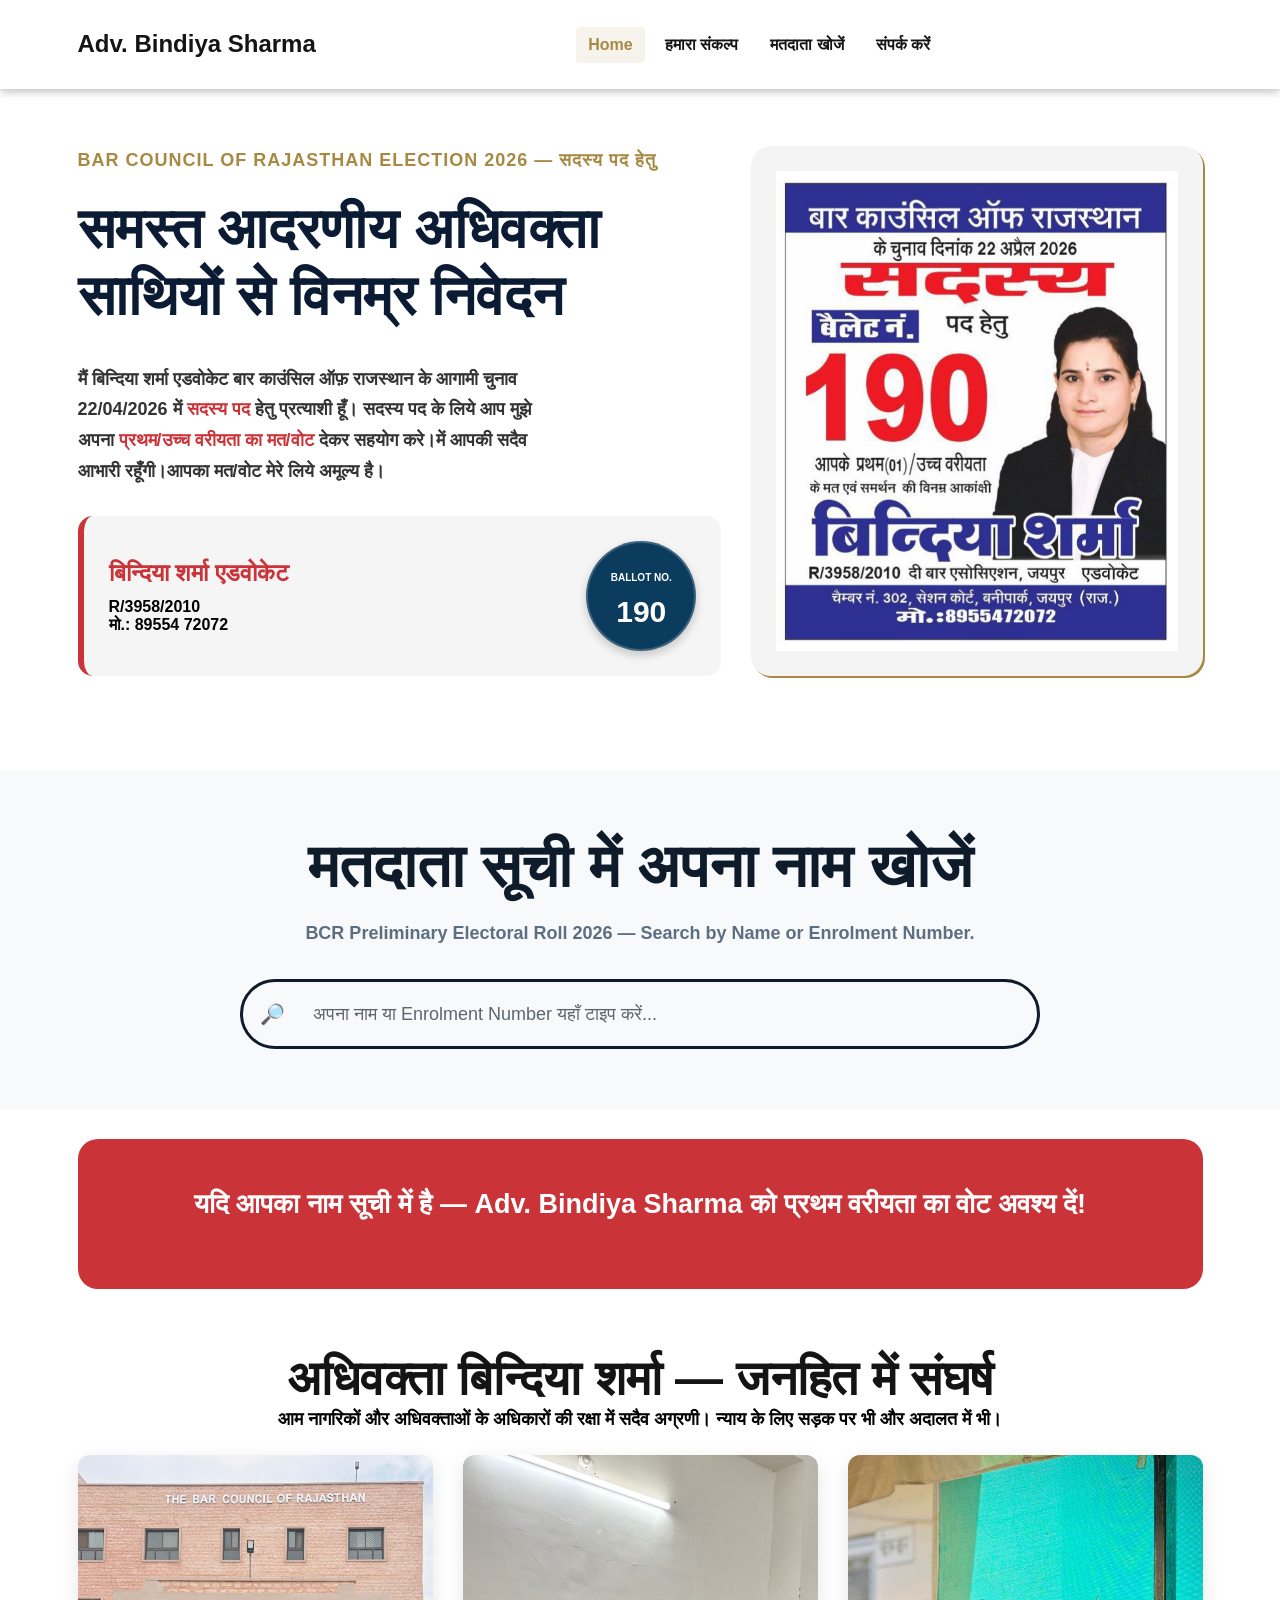
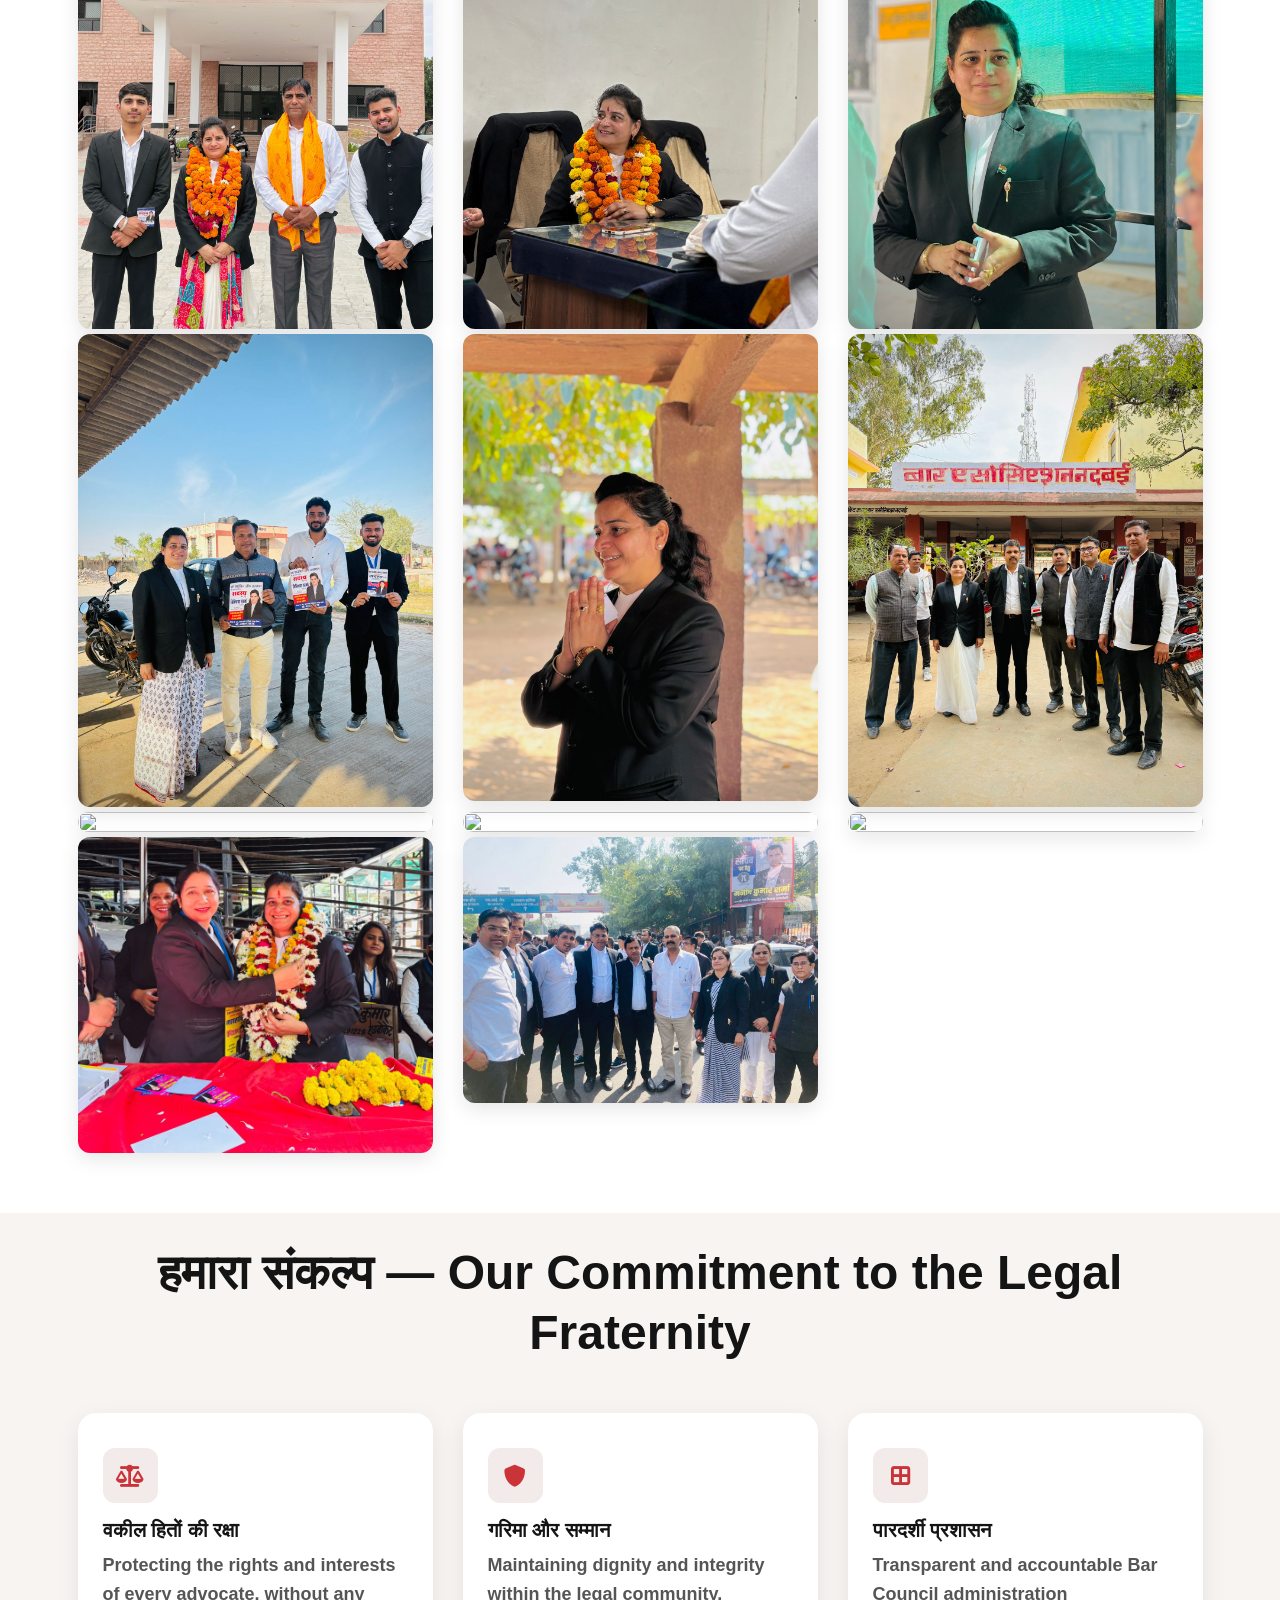
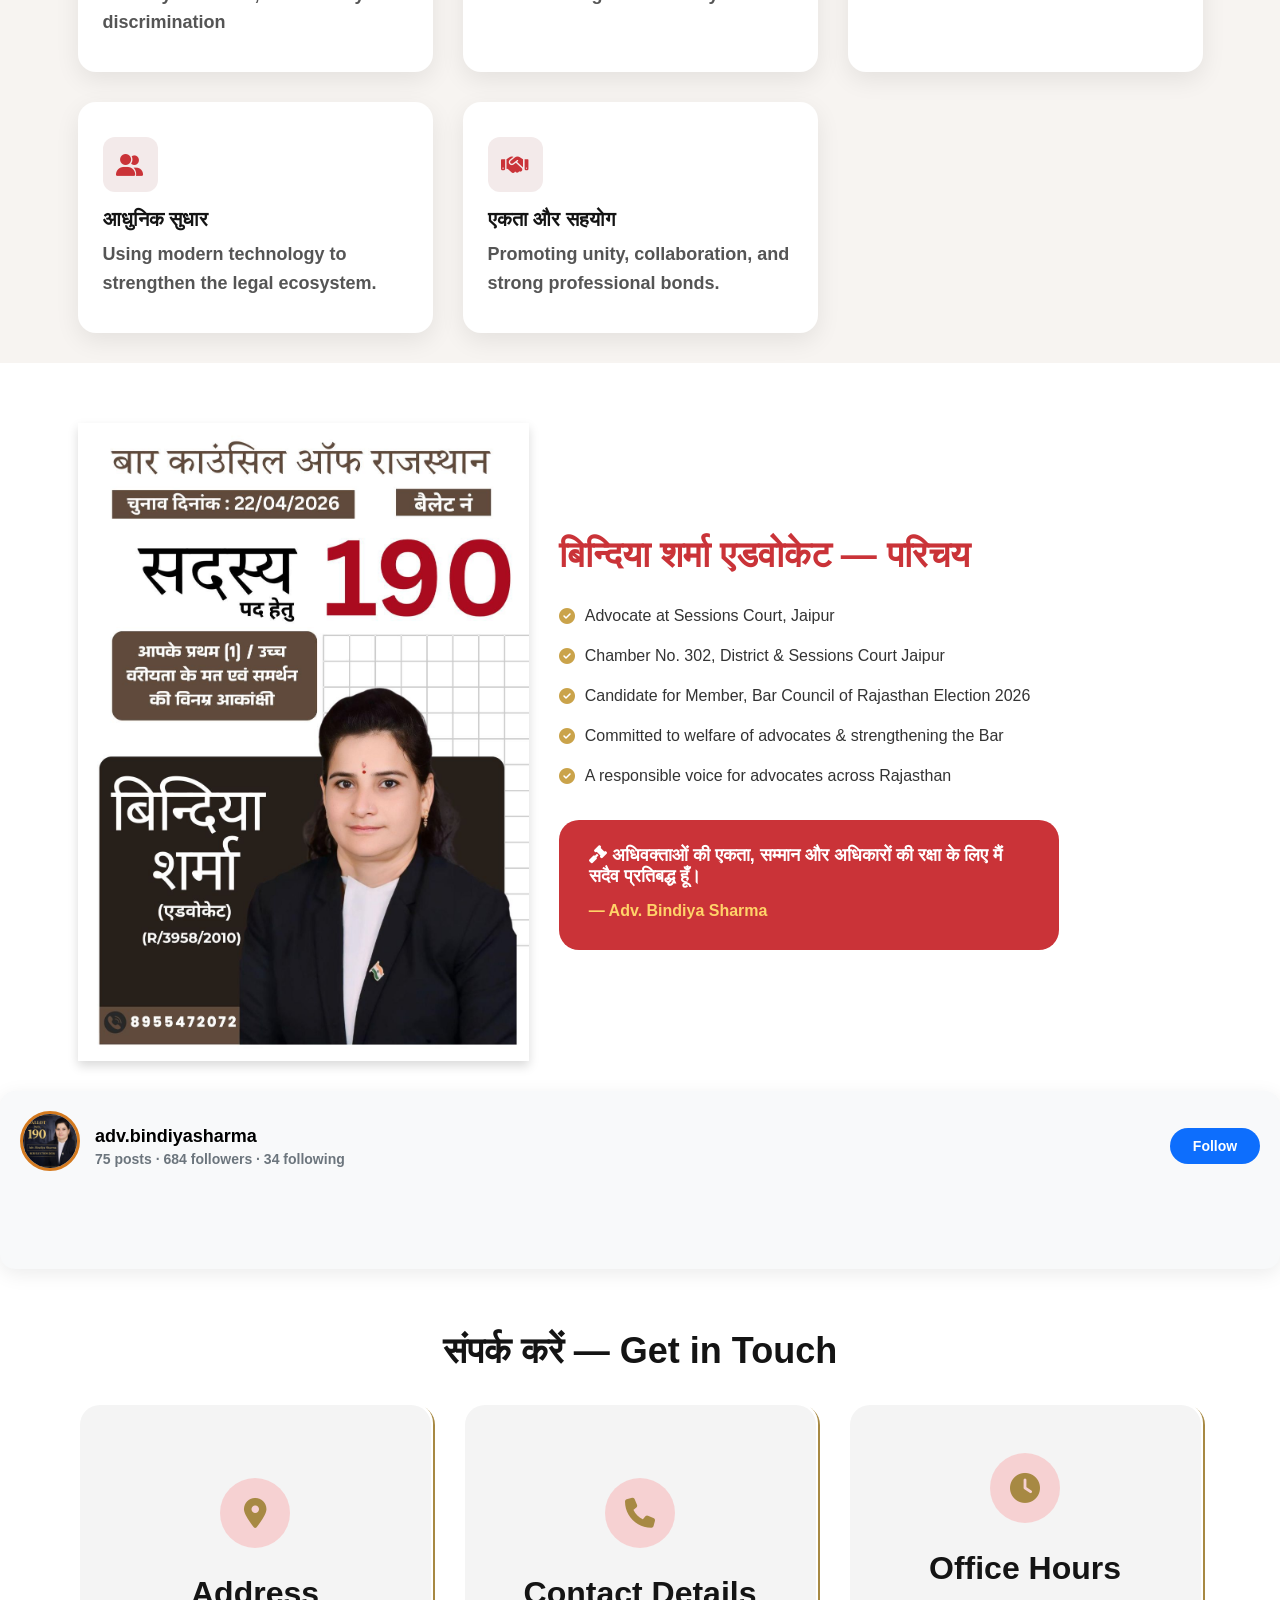
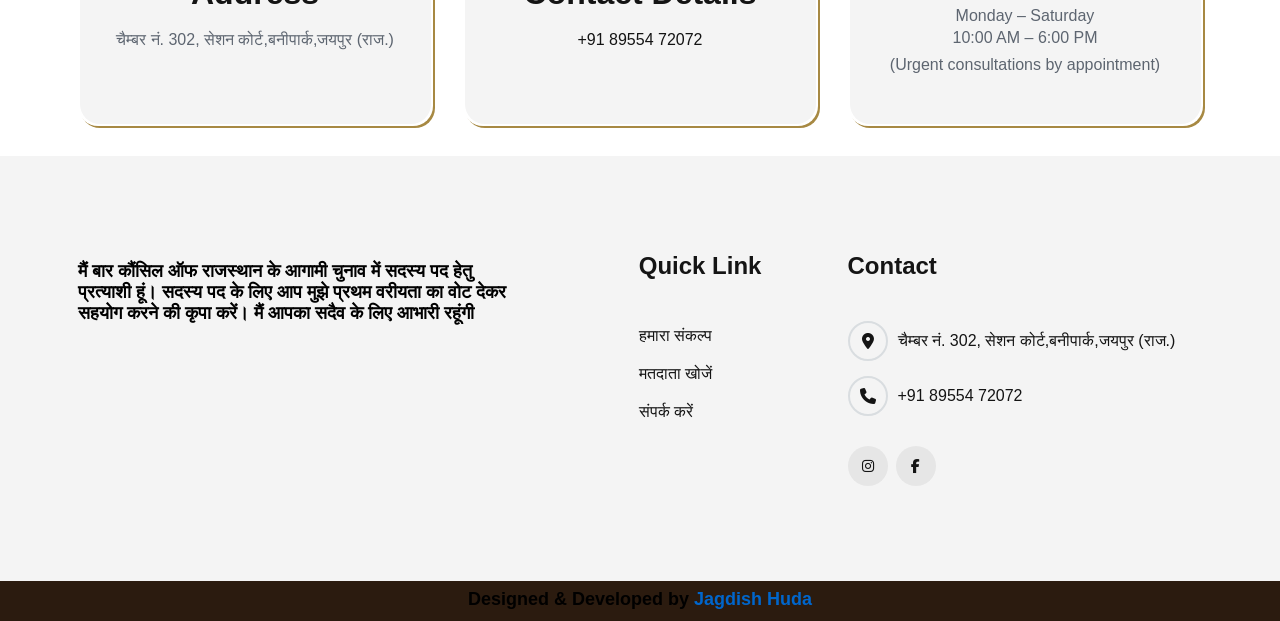
==== commit a29e03f7: "phone final update" ====
--- a/index.html
+++ b/index.html
@@ -1077,12 +1077,20 @@
     </div>
 
     <!-- Posts -->
-    <div class="insta-posts">
-        <img src="img/g3.jpeg">
-        <img src="img/g4.jpeg">
-        <img src="img/g5.jpeg">
-        <img src="img/g6.jpeg">
-    </div>
+<div class="insta-embed">
+
+    <blockquote class="instagram-media" data-instgrm-permalink="https://www.instagram.com/p/DWxnTtvEQmL/" data-instgrm-version="14"></blockquote>
+
+    <blockquote class="instagram-media" data-instgrm-permalink="https://www.instagram.com/p/DWYSAZ5kVBy/" data-instgrm-version="14"></blockquote>
+
+    <blockquote class="instagram-media" data-instgrm-permalink="https://www.instagram.com/p/DW0GyjwCMTI/" data-instgrm-version="14"></blockquote>
+
+    <blockquote class="instagram-media" data-instgrm-permalink="https://www.instagram.com/p/DWifuw_kbaL/" data-instgrm-version="14"></blockquote>
+
+</div>
+
+<!-- Instagram Script -->
+<script async src="https://www.instagram.com/embed.js"></script>
 
 </div>
 <section class="py-5 mt-5" id="conatct">
--- a/assets/css/jj.css
+++ b/assets/css/jj.css
@@ -236,4 +236,139 @@
     display: grid;
     grid-template-columns: repeat(4, 1fr);
     gap: 15px;
+}
+
+.insta-card {
+    background: #f8f9fa;
+    padding: 20px;
+    border-radius: 15px;
+    box-shadow: 0 5px 20px rgba(0,0,0,0.08);
+}
+
+/* Header */
+.insta-header {
+    display: flex;
+    justify-content: space-between;
+    align-items: center;
+    margin-bottom: 20px;
+}
+
+/* Left */
+.profile-left {
+    display: flex;
+    align-items: center;
+    gap: 15px;
+}
+
+.profile-img {
+    width: 60px;
+    height: 60px;
+    border-radius: 50%;
+}
+
+/* Username */
+.username {
+    margin: 0;
+    font-size: 18px;
+}
+
+.username a {
+    text-decoration: none;
+    color: #000;
+    font-weight: 600;
+}
+
+/* Stats */
+.stats {
+    margin-top: 4px;
+    font-size: 14px;
+    color: #6c757d;
+    white-space: nowrap;
+    overflow: hidden;
+    text-overflow: ellipsis;
+}
+
+/* Follow Button */
+.follow-btn {
+    background: #0d6efd;
+    color: white;
+    padding: 6px 16px;
+    border-radius: 20px;
+    font-size: 14px;
+    text-decoration: none;
+    width: auto;
+}
+
+.follow-btn:hover {
+    background: #0b5ed7;
+}
+
+/* Posts Grid */
+.insta-posts {
+    display: grid;
+    grid-template-columns: repeat(4, 1fr);
+    gap: 12px;
+}
+
+.insta-posts a {
+    display: block;
+    overflow: hidden;
+    border-radius: 10px;
+}
+
+.insta-posts img {
+    width: 100%;
+    aspect-ratio: 4/5;
+    object-fit: cover;
+    transition: 0.3s;
+}
+
+/* Hover */
+.insta-posts a:hover img {
+    transform: scale(1.08);
+}
+
+/* 🔥 MOBILE FIX */
+@media (max-width: 768px) {
+
+    .insta-header {
+        flex-direction: column;
+        align-items: flex-start;
+        gap: 10px;
+    }
+
+    .follow-btn {
+        padding: 5px 14px;
+        font-size: 13px;
+    }
+
+    .insta-posts {
+        grid-template-columns: repeat(4, 1fr);
+    }
+
+}
+
+.insta-embed {
+    display: grid;
+    grid-template-columns: repeat(4, 1fr);
+    gap: 15px;
+}
+
+/* 🔥 MAIN FIX FOR INSTAGRAM EMBED */
+.insta-embed blockquote {
+    width: 100% !important;
+    min-width: 100% !important;
+    max-width: 100% !important;
+}
+
+/* iframe अंदर का fix */
+.insta-embed iframe {
+    width: 100% !important;
+}
+
+/* MOBILE FIX */
+@media (max-width: 768px) {
+    .insta-embed {
+        grid-template-columns: repeat(1, 1fr);  /* 🔥 1 per row */
+    }
 }
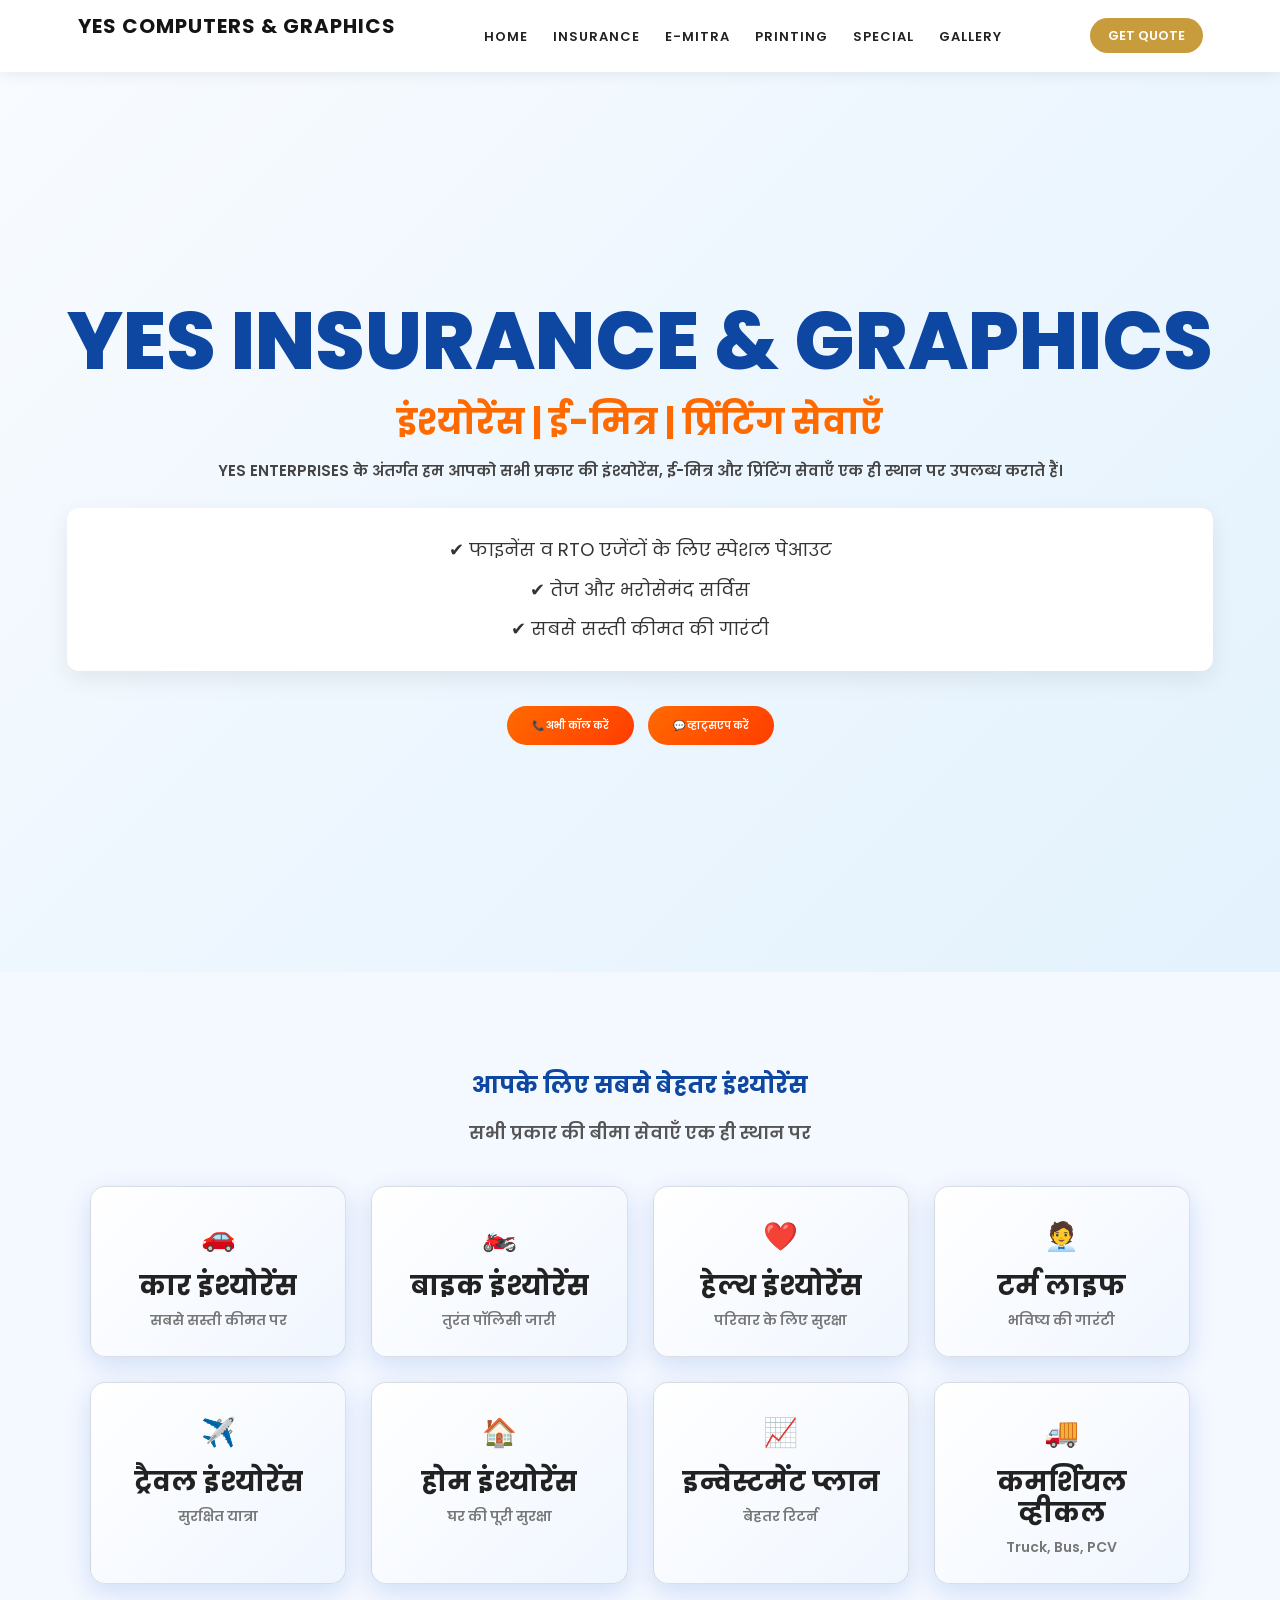
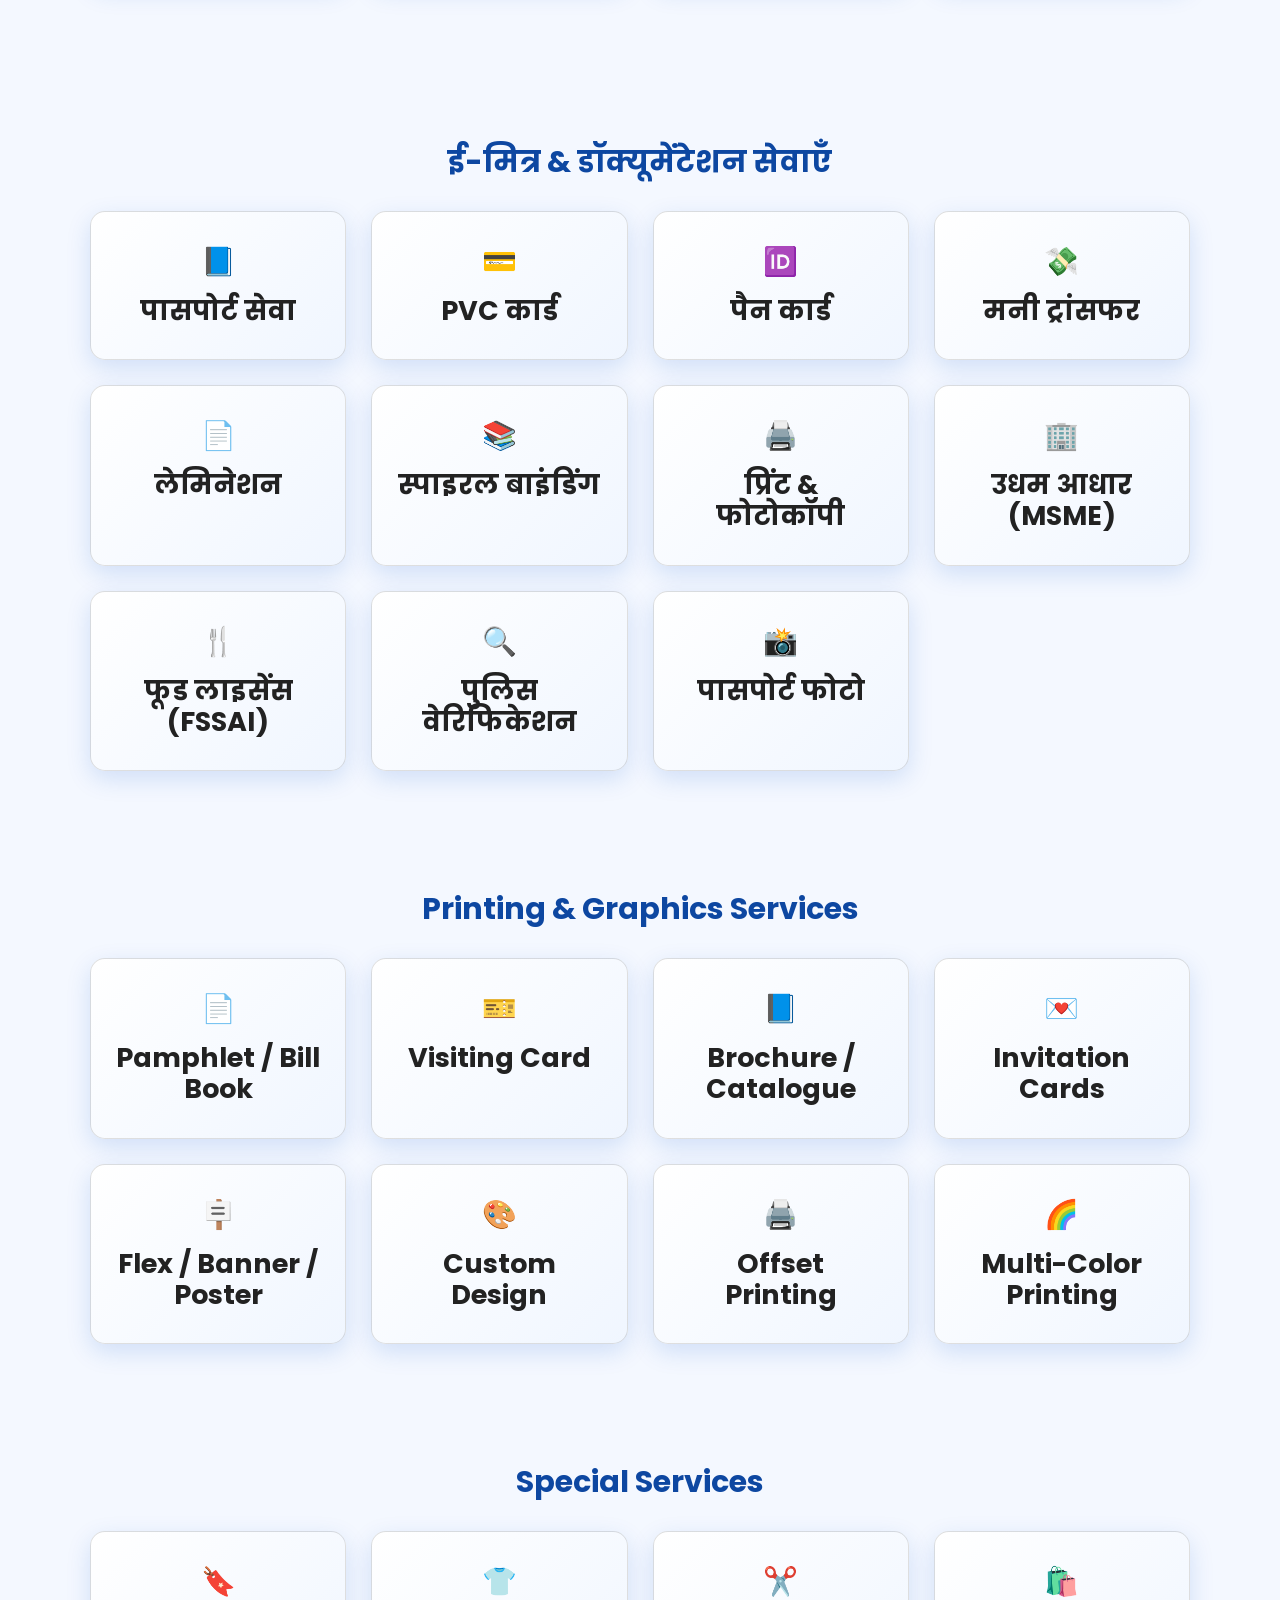
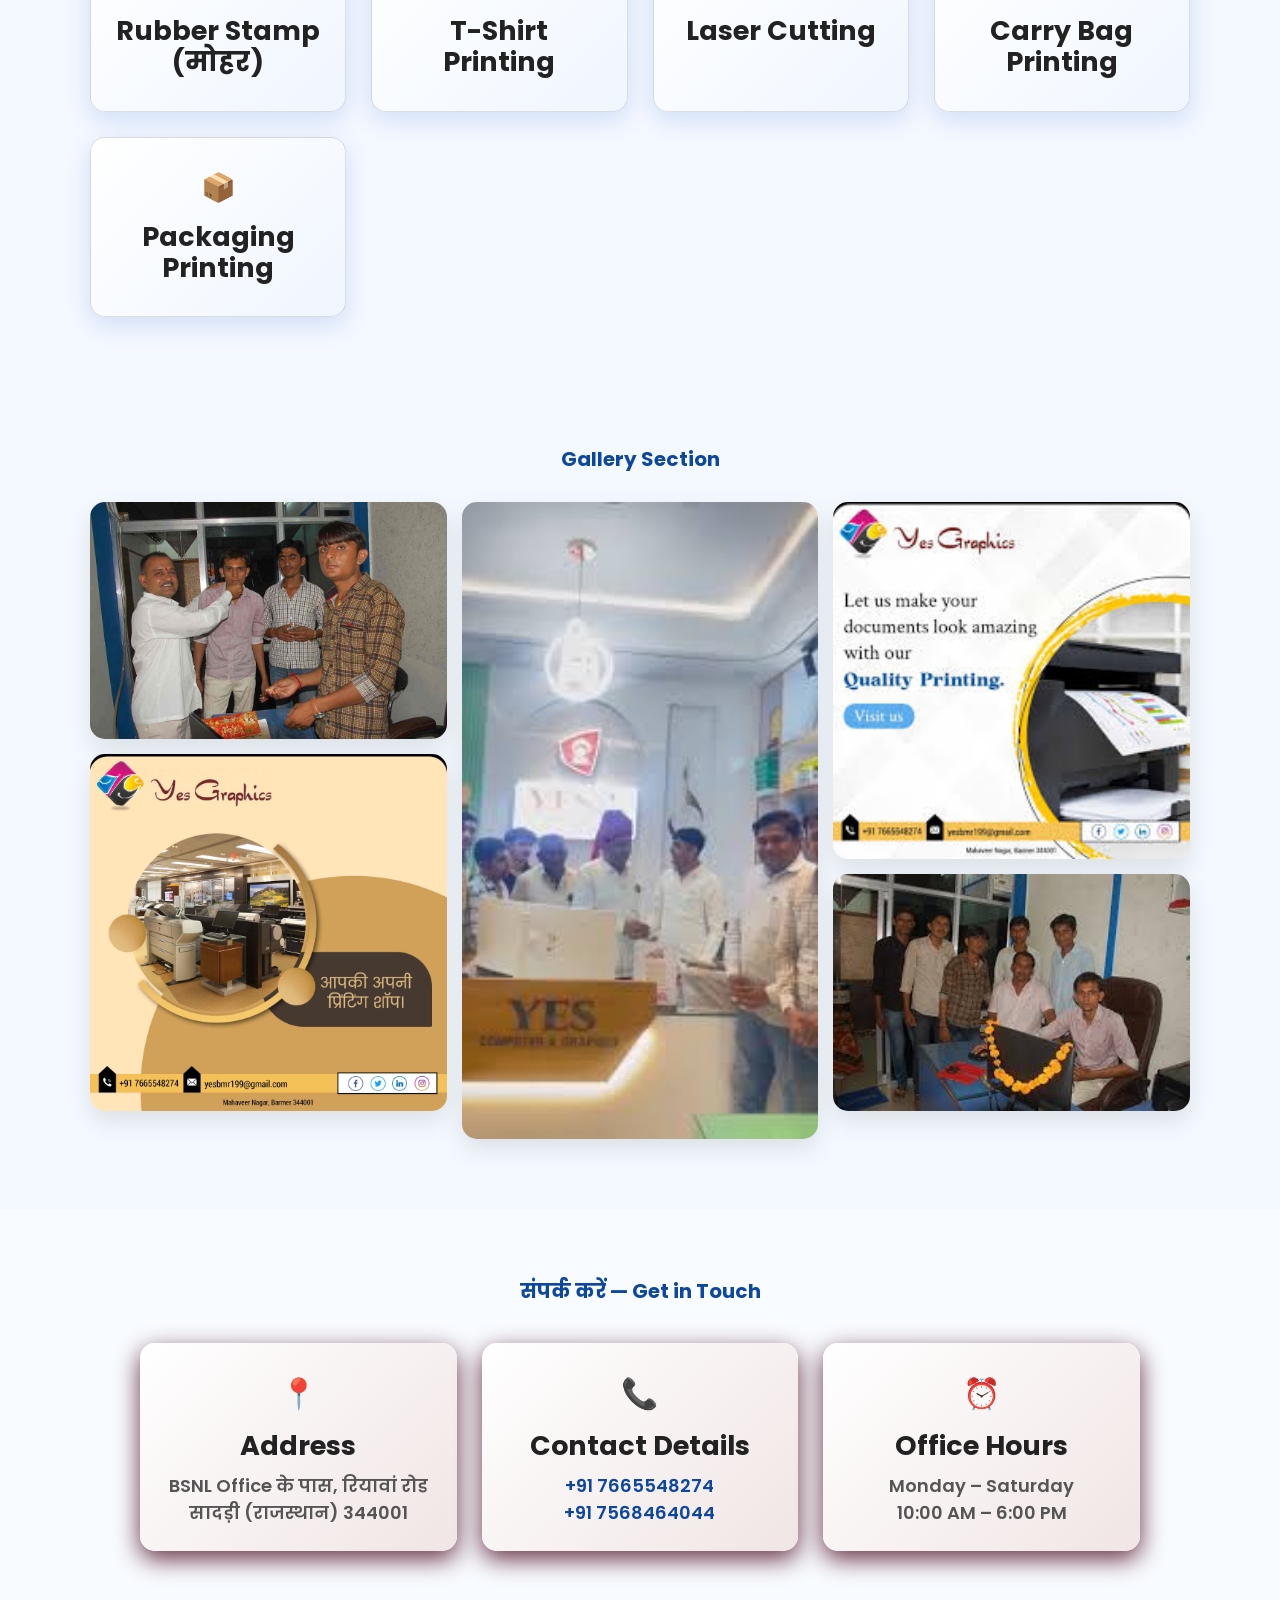
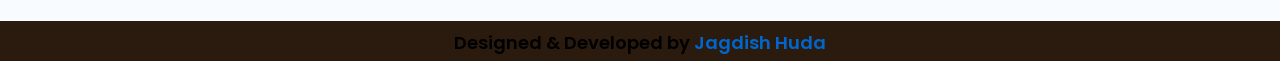
==== commit e495bd67: "first commit" ====
--- a/index.html
+++ b/index.html
@@ -8,7 +8,7 @@
     <!-- 🔥 FINAL OG TAGS -->
     <meta property="og:title" content="Advocate Bindiya Sharma">
     <meta property="og:description" content="Official website of Advocate Bindiya Sharma">
-    <meta property="og:image" content="https://advocatebindiyasharma99.vercel.app/img/j23.PNG">
+    <meta property="og:image" content="https://advocatebindiyasharma99.vercel.app/img/y1.PNG">
     <meta property="og:image:width" content="1500">
     <meta property="og:image:height" content="1500">
     <meta property="og:url" content="https://advocatebindiyasharma99.vercel.app/">
@@ -19,10 +19,10 @@
     <!-- Twitter (WhatsApp support) -->
     <meta name="twitter:card" content="summary_large_image">
 
-    <title>बिन्दिया शर्मा एडवोकेट</title>
+    <title>YES COMPUTERS & GRAPHICS</title>
 
     <!-- Favicon -->
-    <link rel="icon" href="img/j23.PNG" type="image/png">
+    <link rel="icon" href="img/y1.png" type="image/png">
 
     <!-- CSS -->
     <link rel="stylesheet" href="assets/css/vendor/fontawesome.css">
@@ -36,6 +36,8 @@
     <link rel="stylesheet" href="assets/css/style.css">
     <link rel="stylesheet" href="assets/css/j.css">
     <link rel="stylesheet" href="assets/css/jj.css">
+    <link rel="stylesheet" href="assets/css/huda.css">
+    <link href="https://fonts.googleapis.com/css2?family=Poppins:wght@400;600&display=swap" rel="stylesheet">
 </head>
 <body class="spybody color-blue tmp-white-version" data-spy="scroll" data-bs-target=".navbar-example2" data-offset="150">
 
@@ -54,160 +56,55 @@
 </style>
 
     <!-- tpm-header-area start -->
-    <header class="tmp-header-area-start header-one header--sticky header--transparent">
-        <!-- header mid area start -->
-        <div class="container" >
-            <div class="row">
-                <div class="col-lg-12">
-                    <div class="header-content">
-                        <div class="logo">
-                            <a href="#">
-                                <h4 style="margin-top: 19px;">Adv. Bindiya Sharma</h4>
-                                <!-- <img class="logo-dark img-fluid logocls"   src="img/gslogo.png"  alt="">
-                                <img class="logo-white img-fluid logocls"   src="img/gslogo.png" alt=""> -->
-                            </a>
-                        </div>
-                        <div class="tmp-mainmenu-nav d-none d-xl-block">
-                            <nav class="navbar-example2 onepagenav">
-                                <ul class="tmp-mainmenu nav nav-pills">
-                                    <li class="current"><a class="smoth-animation" href="index.php">Home</a></li>
-                                    <li class="nav-item"><a  class="smoth-animation" href="#ourss">हमारा संकल्प</a></li>
-
-                                    <li class="nav-item"><a  class="smoth-animation" href="#search">मतदाता खोजें </a></li>
-                                     
-
-                                    <li class="nav-item"><a class="smoth-animation" href="#conatct">संपर्क करें</a></li>
-                                    
-                                    <!-- <li class="nav-item"><a class="smoth-animation" href="contact.php">Contact</a></li> -->
-                                </ul>
-                            </nav>
-                        </div>
-
-                        <div class="tmp-header-right">
-                            <!-- <div class="social-share-wrapper d-none d-lg-block">
-                                <div class="social-link">
-                                    <a target="_blank" href="https://www.instagram.com/drglsharmaras"><i class="fa-brands fa-instagram"></i></a>
-                                    
-                                    <a target="_blank" href="https://x.com/DrGLSharma"><svg xmlns="http://www.w3.org/2000/svg" width="15" height="15" viewBox="0 0 24 24" fill="currentColor">
-        <path d="M18.244 2.25h3.308l-7.227 8.26 8.502 11.24h-6.655l-5.214-6.817-5.963 6.817H1.688l7.73-8.84L1.25 2.25h6.82l4.713 6.231 5.461-6.231zm-1.16 17.52h1.833L6.78 4.126H4.813l12.271 15.644z"/>
-    </svg></a>
-                                    <a target="_blank" href="https://www.youtube.com/@drglsharma"><i class="fa-brands fa-youtube"></i></a>
-                                    <a target="_blank" href="https://www.facebook.com/DrGLSharma/"><i class="fa-brands fa-facebook-f"></i></a>
-                                </div>
-                            </div> -->
-
-                            <div class="tmp-side-collups-area d-block d-xl-none">
-                                <button class="hamberger-menu humberger_menu_active"><i id="menuBtn" class="fa-solid fa-bars humberger-menu"></i></button>
-                            </div>
-                        </div> 
-
-                    </div>
-                </div>
-            </div>
-        </div>
-        <!-- header mid area end -->
-    </header>
-
-
-    <!-- Start Popup Mobile Menu  -->
-    <div class="d-block d-xl-none">
-        <div class="tmp-popup-mobile-menu">
-            <div class="inner">
-                <div class="header-top">
-                    <div class="logo">
-                        <a href="index.php" class="logo-area">
-                            <h4 style="margin-top: 19px;">Adv. Bindiya Sharma</h4>
-                        </a>
-                    </div>
-                    <div class="close-menu">
-                        <button class="close-button tmp-round-action-btn">
-                            <i class="fa-solid fa-xmark"></i>
-                        </button>
-                    </div>
-                </div>
-
-                <ul class="tmp-mainmenu onepagenav-click">
-                    <li><a class="smoth-animation" href="index.php">Home</a></li>
-                    <li><a class="smoth-animation" href="#ourss">हमारा संकल्प</a></li>
-                   
-                    <li><a class="smoth-animation" href="#search">मतदाता खोजें</a></li>
-                    <li><a class="smoth-animation" href="#conatct">संपर्क करें</a></li>
-                   
-                    
-                    
-                </ul>
-
-                <!-- social sharea area -->
-                <div class="social-wrapper mt--40">
-                    <span class="subtitle">find with me</span>
-                    <div class="social-link">
-                         <a target="_blank" href="https://www.instagram.com/adv.bindiyasharma?igsh=andoMXc1OGJkOWgy"><i class="fa-brands fa-instagram"></i></a>
-                            <!-- <a href="#"><i class="fa-brands fa-linkedin-in"></i></a> -->
-                            <!-- <a target="_blank" href=""><svg xmlns="http://www.w3.org/2000/svg" width="15" height="15" viewBox="0 0 24 24" fill="currentColor">
-                                    <path d="M18.244 2.25h3.308l-7.227 8.26 8.502 11.24h-6.655l-5.214-6.817-5.963 6.817H1.688l7.73-8.84L1.25 2.25h6.82l4.713 6.231 5.461-6.231zm-1.16 17.52h1.833L6.78 4.126H4.813l12.271 15.644z" />
-                                </svg></a>
-                            <a target="_blank" href=""><i class="fa-brands fa-youtube"></i></a> -->
-                            <a target="_blank" href=""><i class="fa-brands fa-facebook-f"></i></a>
-                    </div>
-                </div>
-                <!-- end -->
-
-            </div>
-        </div>
-    </div>
-    <!-- End Popup Mobile Menu  --><style>
-    /* .banner-right-thumb-left-content {
-        padding: 40px;
-    } */
-
-    /* .pre-title {
-        display: inline-block;
-        background: #a10c0c;
-        color: #fff;
-        padding: 8px 18px;
-        border-radius: 30px;
-        font-size: 14px;
-        margin-bottom: 20px;
-    } */
-
-    .title {
-        font-size: 48px;
-        font-weight: 700;
-        color: #0b1b34;
-        line-height: 1.2;
-        margin-bottom: 20px;
-    }
-
-    .disc {
-        font-size: 18px;
-        color: #333;
-        line-height: 1.7;
-    }
-
-    .highlight {
-        color: #ca3338;
-        font-weight: 600;
-    }
-
-    .boxcrd {
-        margin-top: 30px;
-        background: #f5f5f5;
-        padding: 25px;
-        border-radius: 15px;
-        border-left: 6px solid #ca3338;
-    }
-
-    .boxcrd h4 {
-        font-weight: 700;
-        color: #ca3338;
-        margin-bottom: 10px;
-    }
-
-    .boxcrd p {
-        margin: 0;
-        font-size: 16px;
-    }
-</style>
+<header class="header">
+    <div class="container header-flex">
+
+        <!-- Logo -->
+        <div class="logo">
+            <h4>YES COMPUTERS & GRAPHICS</h4>
+        </div>
+
+        <!-- Menu -->
+        <nav class="nav" id="navMenu">
+            <ul>
+                <li><a href="#">Home</a></li>
+                <li><a href="#ins">Insurance</a></li>
+                <li><a href="#conatct">E-Mitra</a></li>
+                <li><a href="#search">Printing</a></li>
+                <li><a href="#conatct">Special</a></li>
+                <li><a href="#search">Gallery</a></li>
+            </ul>
+        </nav>
+
+        <!-- Button -->
+        <div class="header-btn">
+            <a href="#conatct">GET QUOTE</a>
+        </div>
+
+        <!-- Mobile Menu -->
+        <div class="menu-toggle" onclick="toggleMenu()">
+            ☰
+        </div>
+        <div class="close-menu"> <button class="close-button tmp-round-action-btn"> <i class="fa-solid fa-xmark"></i> </button> </div>
+    </div>
+</header>
+
+<script>
+function toggleMenu() {
+    document.getElementById("navMenu").classList.toggle("active");
+}
+
+// Menu link click → menu close
+document.querySelectorAll("#navMenu a").forEach(link => {
+    link.addEventListener("click", () => {
+        document.getElementById("navMenu").classList.remove("active");
+    });
+});
+document.querySelector(".close-button").addEventListener("click", () => {
+    document.getElementById("navMenu").classList.remove("active");
+});
+</script>
+
 <script>
 let menuBtn = document.getElementById("menuBtn");
 let mobileMenu = document.querySelector(".tmp-popup-mobile-menu");
@@ -223,1005 +120,303 @@
     mobileMenu.classList.remove("active");
 });
 </script>
-<!-- tmp banner area start -->
-<div class="banner-right-thumbnail-area tmp-section-gap "id="home">
-    <div class="container">
-        <div class="row align-items-center pt--50">
-            <div class="col-lg-7">
-                <div class="banner-right-thumb-left-content">
-
-                    <span class="pre-title">
-                        Bar Council of Rajasthan Election 2026 — सदस्य पद हेतु
-                    </span>
-
-                    <h1 class="title">
-                        समस्त आदरणीय अधिवक्ता साथियों से विनम्र निवेदन
-                    </h1>
-
-                    <p class="disc">
-                        मैं बिन्दिया शर्मा एडवोकेट बार काउंसिल ऑफ़ राजस्थान के आगामी चुनाव 22/04/2026 में 
-                        <span class="highlight">सदस्य पद</span> हेतु प्रत्याशी हूँ। सदस्य पद के लिये आप मुझे अपना 
-                        <span class="highlight">प्रथम/उच्च वरीयता का मत/वोट </span> देकर सहयोग करे।में आपकी सदैव आभारी रहूँगी।आपका मत/वोट मेरे लिये अमूल्य है।
-                    </p>
-
-                    <div class="boxcrd">
-    <div class="text">
-        <h4>बिन्दिया शर्मा एडवोकेट</h4>
-        <p><b>R/3958/2010</b></p>
-        <!-- <p><b>चेम्बर नं. 302</b></p> -->
-        <p><b>मो.: 89554 72072</b></p>
-    </div>
-
-    <div class="bl">
-        BALLOT NO.<br><b>190</b>
-    </div>
-</div>
-
-                </div>
-            </div>
-            <div class="col-lg-5">
-                <div class="">
-                    <div class="thumbnail-right-inner-main-image tmponhover">
-                        <img src="img/prmd.jpeg" alt="">
-                    </div>
-                </div>
-            </div>
-        </div>
-    </div>
-</div>
-<!-- tmp banner area end -->
-
-
-
-
-
-
-<style>
-    /* ── SEARCH SECTION ── */
-    .search-section {
-        text-align: center;
-        padding: 60px 20px;
-    }
-
-    .search-title {
-        font-family: 'Noto Sans Devanagari', sans-serif;
-        /* font-size: 48px; */
-        font-weight: 700;
-        color: #0d1b2a;
-    }
-
-    .search-subtitle {
-        color: #5c6f82;
-        margin-top: 10px;
-        margin-bottom: 35px;
-    }
-
-    .search-box {
-        max-width: 800px;
-        margin: auto;
-        position: relative;
-    }
-
-    .search-box input {
-        width: 100%;
-        padding: 18px 20px 18px 60px;
-        border-radius: 40px;
-        border: 3px solid #0d1b2a;
-        outline: none;
-        font-size: 18px;
-        transition: border-color 0.2s, box-shadow 0.2s;
-    }
-
-    .search-box input:focus {
-        border-color: #ca3338;
-        box-shadow: 0 0 0 4px rgba(179, 0, 0, 0.08);
-    }
-
-    .search-box:before {
-        content: "🔎";
-        position: absolute;
-        left: 20px;
-        top: 50%;
-        transform: translateY(-50%);
-        font-size: 20px;
-        z-index: 1;
-    }
-
-    /* ── RESULT BOX ── */
-    .result-box {
-        background: #f7efe7;
-        border: 1px solid #ead2b6;
-        padding: 15px 25px;
-        border-radius: 10px;
-        margin-bottom: 30px;
-        display: flex;
-        justify-content: space-between;
-        align-items: center;
-    }
-
-    /* ── VOTER CARD ── */
-    .voter-card {
-        border: 1px solid #ead2b6;
-        border-radius: 25px;
-        padding: 25px;
-        background: #fff;
-        position: relative;
-        transition: 0.3s;
-        height: 100%;
-    }
-
-    .voter-card:hover {
-        box-shadow: 0 10px 25px rgba(0, 0, 0, 0.08);
-    }
-
-    .voter-id {
-        background: #f1e6de;
-        padding: 4px 12px;
-        border-radius: 20px;
-        font-size: 13px;
-        display: inline-block;
-        color: #ca3338;
-        font-weight: 600;
-    }
-
-    .enroll-no {
-        font-size: 13px;
-        color: #7a8ca3;
-    }
-
-    .voter-name {
-        font-weight: 700;
-        font-size: 24px;
-        margin: 10px 0 15px;
-    }
-
-    .info-text {
-        color: #1e3a5f;
-        margin-bottom: 8px;
-        font-size: 15px;
-    }
-
-    .info-text i {
-        color: #c00000;
-        margin-right: 8px;
-    }
-
-    /* ── HIGHLIGHT ── */
-    .voter-highlight-match {
-        background: #fde68a;
-        border-radius: 3px;
-        padding: 0 2px;
-    }
-
-    /* ── EMPTY STATE ── */
-    .voter-empty-state {
-        text-align: center;
-        padding: 60px 20px;
-        color: #7a8ca3;
-        display: none;
-    }
-
-    .voter-empty-state i {
-        font-size: 48px;
-        opacity: 0.3;
-        display: block;
-        margin-bottom: 12px;
-    }
-
-    /* ── LOAD MORE ── */
-    .voter-loadmore-wrap {
-        text-align: center;
-        margin-top: 36px;
-        display: none;
-    }
-
-    .voter-loadmore-wrap.show {
-        display: block;
-    }
-
-    .voter-loadmore-btn {
-        background: transparent;
-        border: 2px solid #ca3338;
-        color: #ca3338;
-        font-size: 0.95rem;
-        font-weight: 600;
-        padding: 10px 36px;
-        border-radius: 50px;
-        cursor: pointer;
-        transition: background 0.2s, color 0.2s;
-    }
-
-    .voter-loadmore-btn:hover {
-        background: #ca3338;
-        color: #fff;
-    }
-
-    /* ── CARD ANIMATION ── */
-    @keyframes voter-fadein {
-        from {
-            opacity: 0;
-            transform: translateY(14px);
-        }
-
-        to {
-            opacity: 1;
-            transform: translateY(0);
-        }
-    }
-
-    .voter-card-col {
-        animation: voter-fadein 0.3s ease both;
-    }
-</style>
+
+<section class="hero">
+    <div class="hero-content">
+
+        <h1>YES INSURANCE & GRAPHICS</h1>
+
+        <h2>इंश्योरेंस | ई-मित्र | प्रिंटिंग सेवाएँ</h2>
+
+        <p>
+            YES ENTERPRISES के अंतर्गत हम आपको  
+            सभी प्रकार की इंश्योरेंस, ई-मित्र और प्रिंटिंग सेवाएँ  
+            एक ही स्थान पर उपलब्ध कराते हैं।
+        </p>
+
+        <div class="points">
+            <span>✔ फाइनेंस व RTO एजेंटों के लिए स्पेशल पेआउट</span>
+            <span>✔ तेज और भरोसेमंद सर्विस</span>
+            <span>✔ सबसे सस्ती कीमत की गारंटी</span>
+        </div>
+
+        <div class="buttons">
+            <a href="tel:7665548274" class="btn call">📞 अभी कॉल करें</a>
+            <a href="https://wa.me/917665548274" class="btn whatsapp">💬 व्हाट्सएप करें</a>
+        </div>
+
+    </div>
+</section>
+
+
+
+
 <!-- ── SEARCH SECTION ── -->
-<div class="search-section bg-light" id="search">
-    <h1 class="search-title">मतदाता सूची में अपना नाम खोजें</h1>
-    <p class="search-subtitle">BCR Preliminary Electoral Roll 2026 — Search by Name or Enrolment Number.</p>
-    <div class="search-box">
-        <input
-            type="text"
-            id="voterSearchInput"
-            placeholder="  अपना नाम या Enrolment Number यहाँ टाइप करें..."
-            autocomplete="off" />
-    </div>
-</div>
-
-<!-- ── RESULTS ── -->
-<div class="container pb-5">
-
-    <!-- Result meta bar -->
-    <div class="result-box" id="voterResultBox" style="display:none;">
-        <div><strong id="voterCountText"></strong></div>
-        <div style="color:#ca3338;" id="voterQueryLabel"></div>
-    </div>
-
-    <!-- Cards grid -->
-    <div class="row g-4" id="voterCardsGrid"></div>
-
-    <!-- Empty state -->
-    <div class="voter-empty-state" id="voterEmptyState">
-        <i class="bi bi-search"></i>
-        <p style="font-size:1.1rem;">कोई मतदाता नहीं मिला</p>
-    </div>
-
-    <!-- Load more -->
-    <div class="voter-loadmore-wrap" id="voterLoadMoreWrap">
-        <button class="voter-loadmore-btn" id="voterLoadMoreBtn">और देखें</button>
-    </div>
-
-</div>
-
-<style>
-    .boxnewadv {
-        background: #ca3338;
-        padding: 50px;
-        border-radius: 20px;
-
-
-
-    }
-</style>
-
-<div class="container mt-5">
-    <div class="col-12">
-        <div class="boxnewadv">
-            <h3 style="color: white; text-align:center;" >यदि आपका नाम सूची में है —
-                Adv. Bindiya Sharma को प्रथम वरीयता का वोट अवश्य दें!</h3>
-
-        </div>
-    </div>
-</div>
-
-<!-- Voters Data -->
-<script src="voters.js"></script>
-
-<script>
-    /* ── CONFIG ── */
-    const VOTER_PAGE_SIZE = 20;
-
-    /* ── STATE ── */
-    let voterCurrentPage = 1;
-    let voterFilteredList = [];
-    let voterDebounce = null;
-
-    /* ── DOM ── */
-    const voterInput = document.getElementById('voterSearchInput');
-    const voterGrid = document.getElementById('voterCardsGrid');
-    const voterResultBox = document.getElementById('voterResultBox');
-    const voterCountText = document.getElementById('voterCountText');
-    const voterQueryLabel = document.getElementById('voterQueryLabel');
-    const voterEmptyEl = document.getElementById('voterEmptyState');
-    const voterLoadWrap = document.getElementById('voterLoadMoreWrap');
-    const voterLoadBtn = document.getElementById('voterLoadMoreBtn');
-
-    /* ── HIGHLIGHT ── */
-    function voterHighlight(text, q) {
-        if (!text || !q) return text || '';
-        const safe = q.replace(/[.*+?^${}()|[\]\\]/g, '\\$&');
-        return text.replace(
-            new RegExp(`(${safe})`, 'gi'),
-            '<span class="voter-highlight-match">$1</span>'
-        );
-    }
-
-    /* ── BUILD ONE CARD ── */
-    function voterBuildCard(v, query, idx) {
-        const col = document.createElement('div');
-        col.className = 'col-md-6 voter-card-col';
-        col.style.animationDelay = (idx % VOTER_PAGE_SIZE * 0.04) + 's';
-
-        col.innerHTML = `
-        <div class="voter-card">
-          <div class="d-flex justify-content-between align-items-center mb-3">
-            <span class="voter-id">#${v.electoralNumber}</span>
-            <span class="enroll-no">Enrolment No: ${v.rollNumber}</span>
-          </div>
-          <div class="voter-name">${voterHighlight(v.name, query)}</div>
-          <div class="info-text">
-            <i class="bi bi-geo-alt"></i>${voterHighlight(v.barAssociation, query)}
-          </div>
-          <div class="info-text">
-            <i class="bi bi-hammer"></i>Judgship: ${voterHighlight(v.judgship, query)}
-          </div>
-          <div class="info-text">
-            <i class="bi bi-book"></i>Enrolled: ${v.dateOfEnrolment}
-            <p class="note">Note:- Vote For Adv. Bindiya Sharma</p>
-          </div>
-          <div class="bl mt-3">
-                BALLOT NO.<br><b>190</b>
-            </div>
-        </div>
-      `;
-        return col;
-    }
-
-    /* ── RENDER PAGE ── */
-    function voterRenderPage(results, query, page) {
-        const start = (page - 1) * VOTER_PAGE_SIZE;
-        const slice = results.slice(start, start + VOTER_PAGE_SIZE);
-
-        if (page === 1) voterGrid.innerHTML = '';
-
-        slice.forEach((v, i) => {
-            voterGrid.appendChild(voterBuildCard(v, query, i));
-        });
-
-        const shown = Math.min(page * VOTER_PAGE_SIZE, results.length);
-        if (shown < results.length) {
-            voterLoadWrap.classList.add('show');
-        } else {
-            voterLoadWrap.classList.remove('show');
-        }
-    }
-
-    /* ── SEARCH ── */
-    function voterDoSearch(raw) {
-        const q = raw.trim().toLowerCase();
-        voterCurrentPage = 1;
-
-        if (!q) {
-            voterGrid.innerHTML = '';
-            voterResultBox.style.display = 'none';
-            voterEmptyEl.style.display = 'none';
-            voterLoadWrap.classList.remove('show');
-            voterFilteredList = [];
-            return;
-        }
-
-        const all = window.votersData || [];
-        voterFilteredList = all.filter(v =>
-            (v.name && v.name.toLowerCase().includes(q)) ||
-            (v.rollNumber && v.rollNumber.toLowerCase().includes(q)) ||
-            (v.electoralNumber && String(v.electoralNumber).includes(q)) ||
-            (v.barAssociation && v.barAssociation.toLowerCase().includes(q))
-        );
-
-        const total = voterFilteredList.length;
-
-        if (total === 0) {
-            voterGrid.innerHTML = '';
-            voterEmptyEl.style.display = 'block';
-            voterResultBox.style.display = 'none';
-            voterLoadWrap.classList.remove('show');
-        } else {
-            voterEmptyEl.style.display = 'none';
-            voterResultBox.style.display = 'flex';
-
-            const label = total > VOTER_PAGE_SIZE ? `${total}+` : `${total}`;
-            voterCountText.textContent = `${label} मतदाता मिले`;
-            voterQueryLabel.textContent = `RESULTS FOR "${raw.trim().toUpperCase()}"`;
-
-            voterRenderPage(voterFilteredList, q, 1);
-        }
-    }
-
-    /* ── EVENTS ── */
-    voterInput.addEventListener('input', () => {
-        clearTimeout(voterDebounce);
-        voterDebounce = setTimeout(() => voterDoSearch(voterInput.value), 250);
-    });
-
-    voterLoadBtn.addEventListener('click', () => {
-        voterCurrentPage++;
-        voterRenderPage(
-            voterFilteredList,
-            voterInput.value.trim().toLowerCase(),
-            voterCurrentPage
-        );
-    });
-</script>
-
-<section class="commitment-area py-5 mt-5" style="background: none;">
-    <div class="container">
-        <div class="row">
-            <div class="col-lg-12">
-                <div class="section-head mb--50">
-                    <!-- <div class="section-sub-title center-title tmp-scroll-trigger tmp-fade-in animation-order-1">
-                        <span class="subtitle">Our Legal Expertise</span>
-                    </div> -->
-                    <h2 class="title split-collab tmp-scroll-trigger tmp-fade-in animation-order-2">
-                       अधिवक्ता बिन्दिया शर्मा — जनहित में संघर्ष
-
-                    </h2>
-                    <p>आम नागरिकों और अधिवक्ताओं के अधिकारों की रक्षा में सदैव अग्रणी। न्याय के लिए सड़क पर भी और अदालत में भी।</p>
-                </div>
-            </div>
-        </div>
-        
-
-        <div class="row g-4">
-
-
-        <div class="col-lg-4 mt-2">
-            <div class="boxgal">
-                <img src="img/g.jpeg" class="img-fluid w-100" alt="">
-            </div>
-        </div>
-
-        <!-- <div class="col-lg-4 mt-2">
-            <div class="boxgal">
-                <img src="img/g2.jpeg" class="img-fluid w-100" alt="">
-            </div>
-        </div> -->
-
-        <div class="col-lg-4 mt-2">
-            <div class="boxgal">
-                <img src="img/g3.jpeg" class="img-fluid w-100" alt="">
-            </div>
-        </div>
-
-        <div class="col-lg-4 mt-2">
-            <div class="boxgal">
-                <img src="img/g4.jpeg" class="img-fluid w-100" alt="">
-            </div>
-        </div>
-        <div class="col-lg-4 mt-2">
-            <div class="boxgal">
-                <img src="img/g5.jpeg" class="img-fluid w-100" alt="">
-            </div>
-        </div>
-        <div class="col-lg-4 mt-2">
-            <div class="boxgal">
-                <img src="img/g6.jpeg" class="img-fluid w-100" alt="">
-            </div>
-        </div>
-        <div class="col-lg-4 mt-2">
-            <div class="boxgal">
-                <img src="img/g7.jpeg" class="img-fluid w-100" alt="">
-            </div>
-        </div>
-         
-         <div class="col-lg-4 mt-2">
-            <div class="boxgal">
-                <img src="img/gg1.jpeg " class="img-fluid w-100" alt="">
-            </div>
-        </div> 
-         <div class="col-lg-4 mt-2">
-            <div class="boxgal">
-                <img src="img/gg2.jpeg " class="img-fluid w-100" alt="">
-            </div>
-        </div> 
-         <div class="col-lg-4 mt-2">
-            <div class="boxgal">
-                <img src="img/gg3.jpeg " class="img-fluid w-100" alt="">
-            </div>
-        </div> 
-        <div class="col-lg-4 mt-2">
-            <div class="boxgal">
-                <img src="img/g9.jpeg" class="img-fluid w-100" alt="">
-            </div>
-        </div>
-        <div class="col-lg-4 mt-2">
-            <div class="boxgal">
-                <img src="img/g8.jpeg " class="img-fluid w-100" alt="">
-            </div>
-        </div>      
-
-        </div>
-
-    </div>
-</section>
-<style>
-    .boxgal{
-overflow:hidden;
-border-radius:12px;
-box-shadow:0 6px 20px rgba(0,0,0,0.1);
-}
-
-.boxgal img{
-transition:0.4s;
-}
-
-.boxgal:hover img{
-transform:scale(1.08);
-}
-</style>
-
-
-<style>
-    .commitment-area {
-        background: #f7f4f1;
-    }
-
-    .main-title {
-        font-weight: 700;
-        color: #ca3338;
-        font-size: 34px;
-    }
-
-    /* .title-line {
-        width: 70px;
-        height: 4px;
-        background: #d4a017;
-        margin: 12px auto 0;
-        border-radius: 5px;
-    } */
-
-    .commit-card {
-        background: #fff;
-        padding: 35px 25px;
-        border-radius: 18px;
-        text-align: left;
-        box-shadow: 0 8px 25px rgba(0, 0, 0, 0.08);
-        transition: 0.35s;
-        height: 100%;
-    }
-
-    .commit-card:hover {
-        transform: translateY(-6px);
-        box-shadow: 0 12px 35px rgba(0, 0, 0, 0.12);
-    }
-
-    .icon-box {
-        width: 55px;
-        height: 55px;
-        background: #f3eaea;
-        border-radius: 12px;
-        display: flex;
-        align-items: center;
-        justify-content: center;
-        margin-bottom: 15px;
-    }
-
-    .icon-box i {
-        font-size: 22px;
-        color: #ca3338;
-    }
-
-    .commit-card h5 {
-        font-weight: 700;
-        margin-bottom: 8px;
-    }
-
-    .commit-card p {
-        /* font-size:14px; */
-        color: #555;
-        line-height: 1.6;
-    }
-</style>
-
-
-<section class="commitment-area py-5 mt-5" id="ourss">
-    <div class="container">
-        <div class="row">
-            <div class="col-lg-12">
-                <div class="section-head mb--50">
-                    <!-- <div class="section-sub-title center-title tmp-scroll-trigger tmp-fade-in animation-order-1">
-                        <span class="subtitle">Our Legal Expertise</span>
-                    </div> -->
-                    <h2 class="title split-collab tmp-scroll-trigger tmp-fade-in animation-order-2">
-                        हमारा संकल्प — Our Commitment to the Legal Fraternity
-                    </h2>
-                </div>
-            </div>
-        </div>
-        <!-- Section Title -->
-        <!-- <div class="text-center mb-5">
-            <h2 class="main-title">
-                हमारा संकल्प — Our Commitment to the Legal Fraternity
-            </h2>
-            <div class="title-line"></div>
-        </div> -->
-
-        <div class="row g-4">
-
-            <!-- Box -->
-            <div class="col-lg-4 col-md-6">
-                <div class="commit-card">
-                    <div class="icon-box">
-                        <i class="fa-solid fa-scale-balanced"></i>
-                    </div>
-                    <h5>वकील हितों की रक्षा</h5>
-                    <p>Protecting the rights and interests of every advocate, without any discrimination</p>
-                </div>
-            </div>
-
-            <!-- Box -->
-            <div class="col-lg-4 col-md-6">
-                <div class="commit-card">
-                    <div class="icon-box">
-                        <i class="fa-solid fa-shield"></i>
-                    </div>
-                    <h5>गरिमा और सम्मान</h5>
-                    <p>Maintaining dignity and integrity within the legal community.</p>
-                </div>
-            </div>
-
-            <!-- Box -->
-            <div class="col-lg-4 col-md-6">
-                <div class="commit-card">
-                    <div class="icon-box">
-                        <i class="fa-solid fa-border-all"></i>
-                    </div>
-                    <h5>पारदर्शी प्रशासन</h5>
-                    <p>Transparent and accountable Bar Council administration</p>
-                </div>
-            </div>
-
-            <!-- Box -->
-            <div class="col-lg-4 col-md-6">
-                <div class="commit-card">
-                    <div class="icon-box">
-                        <i class="fa-solid fa-user-group"></i>
-                    </div>
-                    <h5>आधुनिक सुधार </h5>
-                    <p>Using modern technology to strengthen the legal ecosystem.</p>
-                </div>
-            </div>
-
-            <!-- Box -->
-            <div class="col-lg-4 col-md-6">
-                <div class="commit-card">
-                    <div class="icon-box">
-                        <i class="fa-solid fa-handshake fa-2x"></i>
-                    </div>
-                    <h5>एकता और सहयोग </h5>
-                    <p>Promoting unity, collaboration, and strong professional bonds.</p>
-                </div>
-            </div>
-
-            <!-- Box -->
-            <!-- <div class="col-lg-4 col-md-6">
-                <div class="commit-card">
-                    <div class="icon-box">
-                        <i class="fa-solid fa-handshake"></i>
-                    </div>
-                    <h5></h5>
-                    <p>Unity, brotherhood and solidarity among advocates of Rajasthan</p>
-                </div>
-            </div> -->
-
-        </div>
-
-    </div>
-</section>
-
-
-
-
-<style>
-    .advocate-intro {
-        /* background: #f6f4f1; */
-    }
-
-    .intro-title {
-        /* font-size: 34px; */
-        font-weight: 700;
-        color: #ca3338;
-        margin-bottom: 25px;
-    }
-
-    .intro-list {
-        list-style: none;
-        padding: 0;
-        margin-bottom: 30px;
-    }
-
-    .intro-list li {
-        font-size: 16px;
-        margin-bottom: 12px;
-        color: #333;
-        display: flex;
-        align-items: center;
-        gap: 10px;
-    }
-
-    .intro-list i {
-        color: #caa34a;
-    }
-
-    .quote-box {
-        background: #ca3338;
-        color: #fff;
-        padding: 25px 30px;
-        border-radius: 20px;
-        max-width: 500px;
-    }
-
-    .quote-box p {
-        /* font-size: 18px; */
-        margin-bottom: 10px;
-    }
-
-    .quote-box span {
-        font-weight: 600;
-        color: #ffd369;
-    }
-</style>
-<!-- nn -->
-
-
-<section class="advocate-intro py-5 mt-5">
-    <div class="container">
-        <div class="row align-items-center g-5">
-
-            <!-- Left Image -->
-            <div class="col-lg-5">
-                <div class="advocate-img">
-                    <img src="img/parmod.jpeg" class="img-fluid rounded-4 shadow" alt="Pramod Kumar Sharma Advocate">
-                </div>
-            </div>
-
-            <!-- Right Content -->
-            <div class="col-lg-7">
-
-                <h2 class="intro-title">
-                    बिन्दिया शर्मा एडवोकेट — परिचय
-                </h2>
-
-                <ul class="intro-list">
-
-                    <li>
-                        <i class="fa-solid fa-circle-check"></i>
-                        Advocate at Sessions Court, Jaipur
-                    </li>
-
-                    <li>
-                        <i class="fa-solid fa-circle-check"></i>
-                        Chamber No. 302, District & Sessions Court Jaipur
-                    </li>
-
-                    <li>
-                        <i class="fa-solid fa-circle-check"></i>
-                        Candidate for Member, Bar Council of Rajasthan Election 2026
-                    </li>
-
-                    <li>
-                        <i class="fa-solid fa-circle-check"></i>
-                        Committed to welfare of advocates & strengthening the Bar
-                    </li>
-
-                    <li>
-                        <i class="fa-solid fa-circle-check"></i>
-                        A responsible voice for advocates across Rajasthan
-                    </li>
-
-                </ul>
-
-                <!-- Quote Box -->
-                <div class="quote-box">
-
-                    <p class="text-white">
-                        <i class="fa-solid fa-gavel"></i>
-                       अधिवक्ताओं की एकता, सम्मान और अधिकारों की रक्षा के लिए मैं सदैव प्रतिबद्ध हूँ।
-                    </p>
-
-                    <span>— Adv. Bindiya Sharma</span>
-
-                </div>
-
-            </div>
-
-        </div>
-    </div>
-</section>
-
-
-<style>
-    .contact-info{
-        height: 100%;
-    }
-</style>
-
-
-<div class="insta-card">
-
-    <div class="insta-header">
-
-        <!-- Left Side -->
-        <div class="profile-left">
-            <a href="https://www.instagram.com/adv.bindiyasharma?igsh=andoMXc1OGJkOWgy" target="_blank" >
-             <img src="img/j23.PNG" class="profile-img">
-            </a>
-
-           
-
-            <div class="insta-info">
-                <h4 class="username">
-                    <a href="https://www.instagram.com/adv.bindiyasharma?igsh=andoMXc1OGJkOWgy" target="_blank">
-                        adv.bindiyasharma
-                    </a>
-                </h4>
-
-                <p class="stats">
-                    75 posts · 684 followers · 34 following
-                </p>
-            </div>
-        </div>
-
-        <!-- Follow Button (Link Added) -->
-        <a href="https://www.instagram.com/adv.bindiyasharma?igsh=andoMXc1OGJkOWgy" target="_blank" class="follow-btn">
-            Follow
-        </a>
-
-    </div>
-
-    <!-- Posts -->
-<div class="insta-embed">
-
-    <blockquote class="instagram-media" data-instgrm-permalink="https://www.instagram.com/p/DWxnTtvEQmL/" data-instgrm-version="14"></blockquote>
-
-    <blockquote class="instagram-media" data-instgrm-permalink="https://www.instagram.com/p/DWYSAZ5kVBy/" data-instgrm-version="14"></blockquote>
-
-    <blockquote class="instagram-media" data-instgrm-permalink="https://www.instagram.com/p/DW0GyjwCMTI/" data-instgrm-version="14"></blockquote>
-
-    <blockquote class="instagram-media" data-instgrm-permalink="https://www.instagram.com/p/DWifuw_kbaL/" data-instgrm-version="14"></blockquote>
-
-</div>
-
-<!-- Instagram Script -->
-<script async src="https://www.instagram.com/embed.js"></script>
-
-</div>
-<section class="py-5 mt-5" id="conatct">
-    <div class="container">
-
-        <div class="text-center mb-5">
-            <h2>संपर्क करें — Get in Touch
-            </h2>
-
-        </div>
-
-        <div class="contact-info-wrap">
-            <div class="row">
-
-                <div class="col-lg-4 col-md-6">
-                    <div class="contact-info tmp-scroll-trigger tmponhover tmp-fade-in animation-order-1">
-                        <div class="contact-icon">
-                            <i class="fa-solid fa-location-dot"></i>
-                        </div>
-                        <h3 class="title">Address</h3>
-                        <p class="para">
-                            चैम्बर नं. 302, सेशन कोर्ट,बनीपार्क,जयपुर (राज.)
-                        </p>
-                    </div>
-                </div>
-
-
-                <div class="col-lg-4 col-md-6">
-                    <div class="contact-info tmp-scroll-trigger tmponhover tmp-fade-in animation-order-2">
-                        <div class="contact-icon">
-                            <i class="fa-solid fa-phone"></i>
-                        </div>
-                        <h3 class="title">Contact Details</h3>
-                        <p class="para">
-                            <a href="tel:+918955472072">+91 89554 72072</a>
-                        </p>
-
-                    </div>
-                </div>
-
-
-                <div class="col-lg-4 col-md-6">
-                    <div class="contact-info tmp-scroll-trigger tmponhover tmp-fade-in animation-order-3">
-                        <div class="contact-icon">
-                            <i class="fa-solid fa-clock"></i>
-                        </div>
-                        <h3 class="title">Office Hours</h3>
-                        <p class="para">
-                            Monday – Saturday <br>
-                            10:00 AM – 6:00 PM
-                        </p>
-                        <p class="para">
-                            (Urgent consultations by appointment)
-                        </p>
-                    </div>
-                </div>
-
-            </div>
-        </div>
-
-    </div>
-
-</section>
-
-
-<!-- Start Footer Area  -->
-<section class="footer-area footer-style-one-wrapper  tmp-section-gap">
-    <div class="container">
-        <div class="footer-main footer-style-one">
-            <div class="row g-5">
-                <div class="col-lg-5 col-md-6">
-                    <div class="single-footer-wrapper border-right mr--20">
-                        <div class="logo">
-                            <a href="index..php">
-                                <img src="img/gslogo.png" class="img-fluid mb-3" style="" alt="">
-                            </a>
-                        </div>
-                        <p class="">मैं बार कौंसिल ऑफ राजस्थान के आगामी चुनाव में सदस्य पद हेतु प्रत्याशी हूं। सदस्य पद के लिए आप मुझे प्रथम वरीयता का वोट देकर सहयोग करने की कृपा करें। मैं आपका सदैव के लिए आभारी रहूंगी
-
-                        </p>
-
-                    </div>
-                </div>
-                <div class="col-lg-3 col-md-6">
-                    <div class="single-footer-wrapper quick-link-wrap">
-                        <h5 class="ft-title">Quick Link</h5>
-                        <ul class="ft-link tmp-link-animation">
-                            <li>
-                                <a href="#ourss">हमारा संकल्प</a>
-                            </li>
-                            <li>
-                                <a href="#search">मतदाता खोजें</a>
-                            </li>
-                            <li>
-                                <a href="#contact">संपर्क करें</a>
-                            </li>
-
-                            
-
-                        </ul>
-                    </div>
-                </div>
-                <div class="col-lg-4 col-md-6">
-                    <div class="single-footer-wrapper contact-wrap">
-                        <h5 class="ft-title">Contact </h5>
-                        <ul class="ft-link tmp-link-animation">
-                            
-                            <li><span class="ft-icon"><i class="fa-solid fa-location-dot"></i></span>चैम्बर नं. 302, सेशन कोर्ट,बनीपार्क,जयपुर (राज.)                            <li><span class="ft-icon"><i class="fa-solid fa-phone"></i></span><a href="tel:+918955472072">+91 89554 72072</a></li>
-                        </ul>
-                        <div class="social-link footer">
-                            <a target="_blank" href="https://www.instagram.com/adv.bindiyasharma?igsh=andoMXc1OGJkOWgy"><i class="fa-brands fa-instagram"></i></a>
-                           
-                            <!-- <a target="_blank" href=""><svg xmlns="http://www.w3.org/2000/svg" width="15" height="15" viewBox="0 0 24 24" fill="currentColor">
-                                    <path d="M18.244 2.25h3.308l-7.227 8.26 8.502 11.24h-6.655l-5.214-6.817-5.963 6.817H1.688l7.73-8.84L1.25 2.25h6.82l4.713 6.231 5.461-6.231zm-1.16 17.52h1.833L6.78 4.126H4.813l12.271 15.644z" />
-                                </svg></a> -->
-                            <!-- <a target="_blank" href=""><i class="fa-brands fa-youtube"></i></a> -->
-                            <a target="_blank" href="https://www.facebook.com/adbindiya.sharma/?http_ref=eyJ0cyI6MTc3NTQxOTUwMDAwMCwiciI6IiJ9"><i class="fa-brands fa-facebook-f"></i></a>
-                        </div>
-                    </div>
-                </div>
-            </div>
-        </div>
-    </div>
-    <div class="footer-bg-img">
-        <img src="assets/images/footer/footer-bg-img.png" alt="footer-img">
-    </div>
-</section>
-
-
-
-<!-- End Footer Area  -->
+<section class="insurance-section"  id="ins">
+
+    <h1 class="main-title">आपके लिए सबसे बेहतर इंश्योरेंस</h1>
+    <p class="sub-title">सभी प्रकार की बीमा सेवाएँ एक ही स्थान पर</p>
+
+    <div class="card-container">
+
+        <div class="card">
+            <div class="icon">🚗</div>
+            <h3>कार इंश्योरेंस</h3>
+            <p>सबसे सस्ती कीमत पर</p>
+        </div>
+
+        <div class="card">
+            <div class="icon">🏍️</div>
+            <h3>बाइक इंश्योरेंस</h3>
+            <p>तुरंत पॉलिसी जारी</p>
+        </div>
+
+        <div class="card">
+            <div class="icon">❤️</div>
+            <h3>हेल्थ इंश्योरेंस</h3>
+            <p>परिवार के लिए सुरक्षा</p>
+        </div>
+
+        <div class="card">
+            <div class="icon">🧑‍💼</div>
+            <h3>टर्म लाइफ</h3>
+            <p>भविष्य की गारंटी</p>
+        </div>
+
+        <div class="card">
+            <div class="icon">✈️</div>
+            <h3>ट्रैवल इंश्योरेंस</h3>
+            <p>सुरक्षित यात्रा</p>
+        </div>
+
+        <div class="card">
+            <div class="icon">🏠</div>
+            <h3>होम इंश्योरेंस</h3>
+            <p>घर की पूरी सुरक्षा</p>
+        </div>
+
+        <div class="card">
+            <div class="icon">📈</div>
+            <h3>इन्वेस्टमेंट प्लान</h3>
+            <p>बेहतर रिटर्न</p>
+        </div>
+
+        <div class="card">
+            <div class="icon">🚚</div>
+            <h3>कमर्शियल व्हीकल</h3>
+            <p>Truck, Bus, PCV</p>
+        </div>
+
+    </div>
+
+</section>
+
+
+<section class="section" id="emitra">
+
+    <h2 class="title">ई-मित्र & डॉक्यूमेंटेशन सेवाएँ</h2>
+
+    <div class="card-container">
+
+        <div class="card">
+            <div class="icon">📘</div>
+            <h3>पासपोर्ट सेवा</h3>
+        </div>
+
+        <div class="card">
+            <div class="icon">💳</div>
+            <h3>PVC कार्ड</h3>
+        </div>
+
+        <div class="card">
+            <div class="icon">🆔</div>
+            <h3>पैन कार्ड</h3>
+        </div>
+
+        <div class="card">
+            <div class="icon">💸</div>
+            <h3>मनी ट्रांसफर</h3>
+        </div>
+
+        <div class="card">
+            <div class="icon">📄</div>
+            <h3>लेमिनेशन</h3>
+        </div>
+
+        <div class="card">
+            <div class="icon">📚</div>
+            <h3>स्पाइरल बाइंडिंग</h3>
+        </div>
+
+        <div class="card">
+            <div class="icon">🖨️</div>
+            <h3>प्रिंट & फोटोकॉपी</h3>
+        </div>
+
+        <div class="card">
+            <div class="icon">🏢</div>
+            <h3>उधम आधार (MSME)</h3>
+        </div>
+
+        <div class="card">
+            <div class="icon">🍴</div>
+            <h3>फूड लाइसेंस (FSSAI)</h3>
+        </div>
+
+        <div class="card">
+            <div class="icon">🔍</div>
+            <h3>पुलिस वेरिफिकेशन</h3>
+        </div>
+
+        <div class="card">
+            <div class="icon">📸</div>
+            <h3>पासपोर्ट फोटो</h3>
+        </div>
+
+    </div>
+
+</section>
+
+
+<section class="section" id="printing">
+
+    <h2 class="title">Printing & Graphics Services</h2>
+
+    <div class="card-container">
+
+        <div class="card">
+            <div class="icon">📄</div>
+            <h3>Pamphlet / Bill Book</h3>
+        </div>
+
+        <div class="card">
+            <div class="icon">🎫</div>
+            <h3>Visiting Card</h3>
+        </div>
+
+        <div class="card">
+            <div class="icon">📘</div>
+            <h3>Brochure / Catalogue</h3>
+        </div>
+
+        <div class="card">
+            <div class="icon">💌</div>
+            <h3>Invitation Cards</h3>
+        </div>
+
+        <div class="card">
+            <div class="icon">🪧</div>
+            <h3>Flex / Banner / Poster</h3>
+        </div>
+
+        <div class="card">
+            <div class="icon">🎨</div>
+            <h3>Custom Design</h3>
+        </div>
+
+        <div class="card">
+            <div class="icon">🖨️</div>
+            <h3>Offset Printing</h3>
+        </div>
+
+        <div class="card">
+            <div class="icon">🌈</div>
+            <h3>Multi-Color Printing</h3>
+        </div>
+
+    </div>
+
+</section>
+<section class="section" id="special">
+
+    <h2 class="title">Special Services</h2>
+
+    <div class="card-container">
+
+        <div class="card">
+            <div class="icon">🔖</div>
+            <h3>Rubber Stamp (मोहर)</h3>
+        </div>
+
+        <div class="card">
+            <div class="icon">👕</div>
+            <h3>T-Shirt Printing</h3>
+        </div>
+
+        <div class="card">
+            <div class="icon">✂️</div>
+            <h3>Laser Cutting</h3>
+        </div>
+
+        <div class="card">
+            <div class="icon">🛍️</div>
+            <h3>Carry Bag Printing</h3>
+        </div>
+
+        <div class="card">
+            <div class="icon">📦</div>
+            <h3>Packaging Printing</h3>
+        </div>
+
+    </div>
+
+</section>
+
+<section class="gallery-section" id="gallery">
+
+    <h2 class="gallery-title">Gallery Section</h2>
+
+    <div class="masonry">
+
+        <div class="masonry-item"><img src="img/y2.jpg"></div>
+        <div class="masonry-item"><img src="img/y3.jpg"></div>
+        <div class="masonry-item"><img src="img/y4.jpg"></div>
+        <div class="masonry-item"><img src="img/y5.jpg"></div>
+        <div class="masonry-item"><img src="img/y6.jpg"></div>
+
+    </div>
+
+</section>
+
+<section class="contact-section" id="contact">
+
+    <h2 class="contact-title">संपर्क करें — Get in Touch</h2>
+
+    <div class="contact-grid">
+
+        <!-- ADDRESS -->
+        <div class="contact-card">
+            <div class="icon">📍</div>
+            <h3>Address</h3>
+            <p>
+                BSNL Office के पास, रियावां रोड <br>
+                सादड़ी (राजस्थान) 344001
+            </p>
+        </div>
+
+        <!-- PHONE -->
+        <div class="contact-card">
+            <div class="icon">📞</div>
+            <h3>Contact Details</h3>
+            <p>
+                <a href="tel:+917665548274">+91 7665548274</a><br>
+                <a href="tel:+917568464044">+91 7568464044</a>
+            </p>
+        </div>
+
+        <!-- TIME -->
+        <div class="contact-card">
+            <div class="icon">⏰</div>
+            <h3>Office Hours</h3>
+            <p>
+                Monday – Saturday <br>
+                10:00 AM – 6:00 PM
+            </p>
+        </div>
+
+    </div>
+
+</section>
 <footer class="huda">
 
     <p>
--- a/assets/css/huda.css
+++ b/assets/css/huda.css
@@ -0,0 +1,557 @@
+/* Google Font */
+html {
+    scroll-behavior: smooth;
+}
+
+body {
+    background: #f4f8ff;
+}
+body {
+    font-family: 'Poppins', sans-serif;
+    margin: 0;
+}
+
+/* Header */
+.header {
+    width: 100%;
+    background: #ffffff;
+    padding: 12px 0;
+    box-shadow: 0 2px 15px rgba(0,0,0,0.08);
+    position: sticky;
+    top: 0;
+    z-index: 999;
+}
+
+/* Flex */
+.header-flex {
+    display: flex;
+    align-items: center;
+    justify-content: space-between;
+}
+
+/* Logo */
+.logo h4 {
+    font-size: 20px;
+    font-weight: 700;
+    letter-spacing: 1px;
+}
+
+/* Menu */
+.nav ul {
+    display: flex;
+    gap: 25px;
+    list-style: none;
+}
+
+/* Links */
+.nav a {
+    text-decoration: none;
+    color: #222;
+    font-size: 13px;
+    font-weight: 600;
+    text-transform: uppercase;
+    letter-spacing: 1px;
+    position: relative;
+    transition: 0.3s;
+}
+
+/* Hover underline */
+.nav a::after {
+    content: "";
+    position: absolute;
+    width: 0%;
+    height: 2px;
+    background: #c89b3c;
+    left: 0;
+    bottom: -5px;
+    transition: 0.3s;
+}
+
+.nav a:hover {
+    color: #c89b3c;
+}
+
+.nav a:hover::after {
+    width: 100%;
+}
+
+/* Button */
+.header-btn a {
+    background: #c89b3c;
+    color: #fff;
+    padding: 8px 18px;
+    text-decoration: none;
+    border-radius: 25px;
+    font-size: 13px;
+    font-weight: 600;
+    transition: 0.3s;
+}
+
+.header-btn a:hover {
+    background: #000;
+}
+
+/* Hamburger */
+.menu-toggle {
+    display: none;
+    font-size: 26px;
+    cursor: pointer;
+    color: black;
+    background-color: #c89b3c;
+    padding: 2px 5px;
+}
+.menu-toggle:hover {
+    color: #c89b3c;
+}
+.nav ul li a:hover,
+.nav ul li a:active {
+    color: #c89b3c;
+}
+.close-menu {
+    display: none;
+    background-color: #c89b3c;
+    padding: 2px 5px;
+}
+
+/* जब menu open हो */
+#navMenu.active ~ .close-menu {
+    display: block;
+}
+
+#navMenu.active ~ .menu-toggle {
+    display: none;
+}
+/* Mobile */
+@media (max-width: 992px) {
+
+    .nav {
+        position: absolute;
+        top: 70px;
+        right: 0;
+        width: 100%;
+        background: #fff;
+        display: none;
+        flex-direction: column;
+        text-align: center;
+    }
+
+    .nav ul {
+        flex-direction: column;
+        padding: 20px 0;
+    }
+
+    .nav.active {
+        display: flex;
+    }
+
+    .menu-toggle {
+        display: block;
+    }
+
+    .header-btn {
+        display: none;
+    }
+}
+
+.hero {
+    min-height: 100vh;
+    display: flex;
+    justify-content: center;
+    align-items: center;
+    text-align: center;
+    font-family: 'Poppins', sans-serif;
+
+    background: linear-gradient(135deg, #f8fbff, #e3f2fd);
+    padding: 20px;
+}
+
+/* CONTENT BOX */
+    /* .hero-content {
+        max-width: 950px;
+    } */
+
+/* MAIN HEADING */
+.hero h1 {
+    font-size: 8rem;
+    color: #0d47a1;
+    margin-bottom: 10px;
+    font-weight: 800;
+}
+
+/* SUB HEADING */
+.hero h2 {
+    font-size: 3.5rem;
+    color: #ff6a00;
+    margin-bottom: 15px;
+}
+
+/* PARAGRAPH */
+.hero p {
+    font-size: 1.5rem;
+    color: #444;
+    line-height: 1.7;
+    margin-bottom: 25px;
+}
+
+/* POINTS */
+.points {
+    background: #ffffff;
+    padding: 18px;
+    border-radius: 12px;
+    margin-bottom: 30px;
+    box-shadow: 0 8px 25px rgba(0,0,0,0.08);
+}
+
+.points span {
+    display: block;
+    margin: 8px 0;
+    font-size: 18px;
+    color: #333;
+}
+
+/* BUTTON AREA */
+.buttons {
+    margin-top: 10px;
+}
+
+/* BUTTON STYLE */
+.btn {
+    display: inline-block;
+    padding: 12px 28px;
+    margin: 5px;
+    border-radius: 30px;
+    text-decoration: none;
+    color: white;
+    font-weight: 600;
+    transition: 0.3s;
+}
+
+/* CALL BUTTON */
+.call {
+    background: #ff5722;
+}
+
+/* WHATSAPP */
+.whatsapp {
+    background: #25d366;
+}
+
+/* HOVER EFFECT */
+.btn:hover {
+    transform: translateY(-3px);
+    box-shadow: 0 8px 20px rgba(0,0,0,0.2);
+}
+
+/* MOBILE RESPONSIVE */
+@media (max-width: 768px) {
+    .hero h1 {
+        font-size: 2rem;
+    }
+
+    .hero h2 {
+        font-size: 1.2rem;
+    }
+
+    .hero p {
+        font-size: 0.9rem;
+    }
+}
+
+.hero-content {
+    animation: fadeUp 1s ease;
+}
+
+@keyframes fadeUp {
+    from {
+        opacity: 0;
+        transform: translateY(30px);
+    }
+    to {
+        opacity: 1;
+        transform: translateY(0);
+    }
+}
+
+
+
+.insurance-section {
+    padding: 100px 20px;
+    text-align: center;
+    background: #f4f8ff;
+}
+
+.main-title {
+    font-size: 2.3rem;
+    color: #0d47a1;
+    font-weight: 700;
+}
+
+.sub-title {
+    color: #555;
+    margin-bottom: 40px;
+}
+
+/* GRID */
+.card-container {
+    display: grid;
+    grid-template-columns: repeat(auto-fit, minmax(220px, 1fr));
+    gap: 25px;
+    max-width: 1100px;
+    margin: auto;
+}
+
+/* CARD */
+.card {
+    background: #ffffff;
+    padding: 25px;
+    border-radius: 15px;
+    box-shadow: 0 10px 25px rgba(0,0,0,0.08);
+    transition: 0.3s;
+    cursor: pointer;
+}
+@media (max-width: 768px) {
+    .card-container {
+        grid-template-columns: repeat(2, 1fr); /* force 2 cards */
+    }
+}
+.card:hover {
+    transform: translateY(-8px);
+}
+
+/* ICON */
+.icon {
+    font-size: 35px;
+    margin-bottom: 10px;
+}
+
+/* TEXT */
+.card h3 {
+    color: #222;
+    margin-bottom: 8px;
+}
+
+.card p {
+    color: #777;
+    font-size: 14px;
+}
+.card {
+    opacity: 0;
+    transform: translateY(40px);
+    animation: fadeUp 0.6s ease forwards;
+}
+
+.card:nth-child(1){animation-delay:0.1s;}
+.card:nth-child(2){animation-delay:0.2s;}
+.card:nth-child(3){animation-delay:0.3s;}
+.card:nth-child(4){animation-delay:0.4s;}
+.card:nth-child(5){animation-delay:0.5s;}
+.card:nth-child(6){animation-delay:0.6s;}
+.card:nth-child(7){animation-delay:0.7s;}
+.card:nth-child(8){animation-delay:0.8s;}
+
+@keyframes fadeUp {
+    to {
+        opacity: 1;
+        transform: translateY(0);
+    }
+}
+.btn {
+    padding: 12px 25px;
+    border-radius: 30px;
+    border: none;
+    color: white;
+    cursor: pointer;
+    background: linear-gradient(135deg, #ff6a00, #ff3d00);
+    transition: 0.3s;
+}
+
+.btn:hover {
+    box-shadow: 0 0 15px rgba(255,100,0,0.7);
+    transform: scale(1.05);
+}
+nav ul li a {
+    position: relative;
+    text-decoration: none;
+    color: #222;
+}
+
+nav ul li a::after {
+    content: '';
+    position: absolute;
+    width: 0;
+    height: 2px;
+    background: #0d47a1;
+    left: 0;
+    bottom: -5px;
+    transition: 0.3s;
+}
+
+nav ul li a:hover::after {
+    width: 100%;
+}
+.insurance-section {
+    transition: 0.3s;
+}
+
+.insurance-section:hover {
+    background: #eef5ff;
+}
+
+.section{
+    padding:60px 20px;
+    text-align:center;
+    background: #f4f8ff;
+}
+
+.title{
+    font-size:3rem;
+    color:#0d47a1;
+    margin-bottom:30px;
+}
+
+
+
+.grid{
+    display:grid;
+    grid-template-columns:repeat(auto-fit,minmax(220px,1fr));
+    gap:25px;
+    max-width:1100px;
+    margin:auto;
+}
+
+.card{
+    background:linear-gradient(135deg,#ffffff,#f0f6ff);
+    padding:25px;
+    border-radius:15px;
+    box-shadow:0 8px 25px rgba(0,80,200,0.15);
+    transition:0.3s;
+}
+
+.card:hover {
+    transform: translateY(-10px);
+    background: linear-gradient(135deg, 
+        #fff9c4 0%,     /* yellow */
+        #ffffff 40%, 
+        #bbdefb 100%    /* light blue */
+    );
+}
+.card:hover h3 {
+    color: #333;
+}
+
+.icon{
+    font-size:28px;
+    color:#0d47a1;
+    margin-bottom:10px;
+}
+
+/* SECTION */
+.gallery-section{
+    padding:70px 20px;
+    text-align:center;
+    background:#f4f8ff;
+}
+
+.gallery-title{
+    font-size:2rem;
+    color:#0d47a1;
+    margin-bottom:30px;
+}
+
+/* MASONRY */
+.masonry{
+    column-count: 3;
+    column-gap: 15px;
+    max-width:1100px;
+    margin:auto;
+}
+
+/* ITEM */
+.masonry-item{
+    break-inside: avoid;
+    margin-bottom:15px;
+    border-radius:15px;
+    overflow:hidden;
+    box-shadow:0 10px 25px rgba(0,0,0,0.1);
+}
+
+/* IMAGE */
+.masonry-item img{
+    width:100%;
+    display:block;
+    transition:0.4s;
+}
+
+/* HOVER */
+.masonry-item:hover img{
+    transform:scale(1.05);
+}
+@media (max-width: 992px){
+    .masonry{
+        column-count: 2;
+    }
+}
+
+@media (max-width: 576px){
+    .masonry{
+        column-count: 1;
+    }
+}
+
+.contact-section{
+    padding:70px 20px;
+    text-align:center;
+    background:#f8fbff;
+}
+
+.contact-title{
+    font-size:2rem;
+    color:#0d47a1;
+    margin-bottom:40px;
+}
+
+/* GRID */
+.contact-grid{
+    display:grid;
+    grid-template-columns:repeat(auto-fit,minmax(250px,1fr));
+    gap:25px;
+    max-width:1000px;
+    margin:auto;
+}
+
+/* CARD */
+.contact-card{
+    background:linear-gradient(135deg,#ffffff,#f1e5e5);
+    padding:25px;
+    border-radius:15px;
+    box-shadow:0 8px 25px rgb(104, 50, 69);
+    transition:0.3s;
+}
+
+.contact-card:hover{
+    transform:translateY(-10px);
+    background:linear-gradient(135deg,#fff9c4,#ffffff,#bbdefb);
+}
+
+/* ICON */
+.contact-card .icon{
+    font-size:30px;
+    margin-bottom:10px;
+}
+
+/* TEXT */
+.contact-card h3{
+    margin-bottom:10px;
+    color:#222;
+}
+
+.contact-card p{
+    color:#555;
+}
+
+/* LINKS */
+.contact-card a{
+    color:#0d47a1;
+    text-decoration:none;
+    font-weight:600;
+}
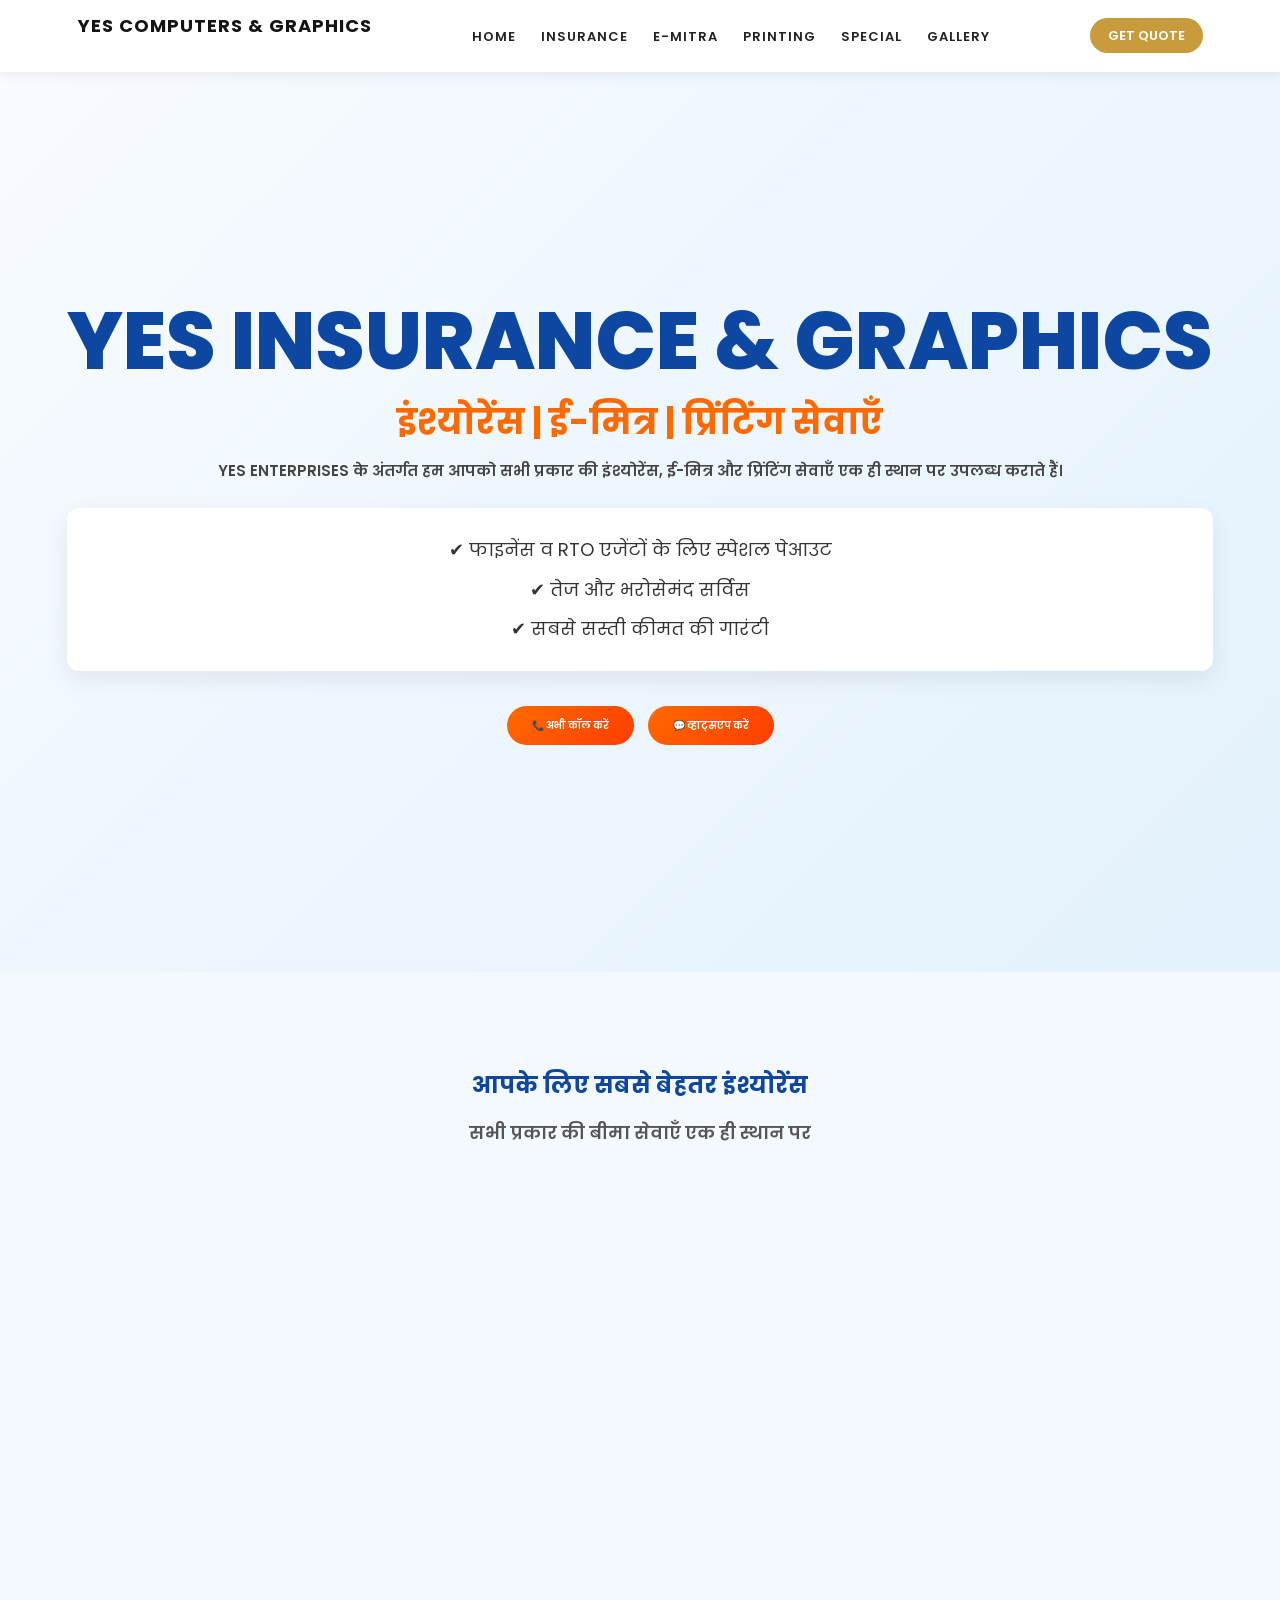
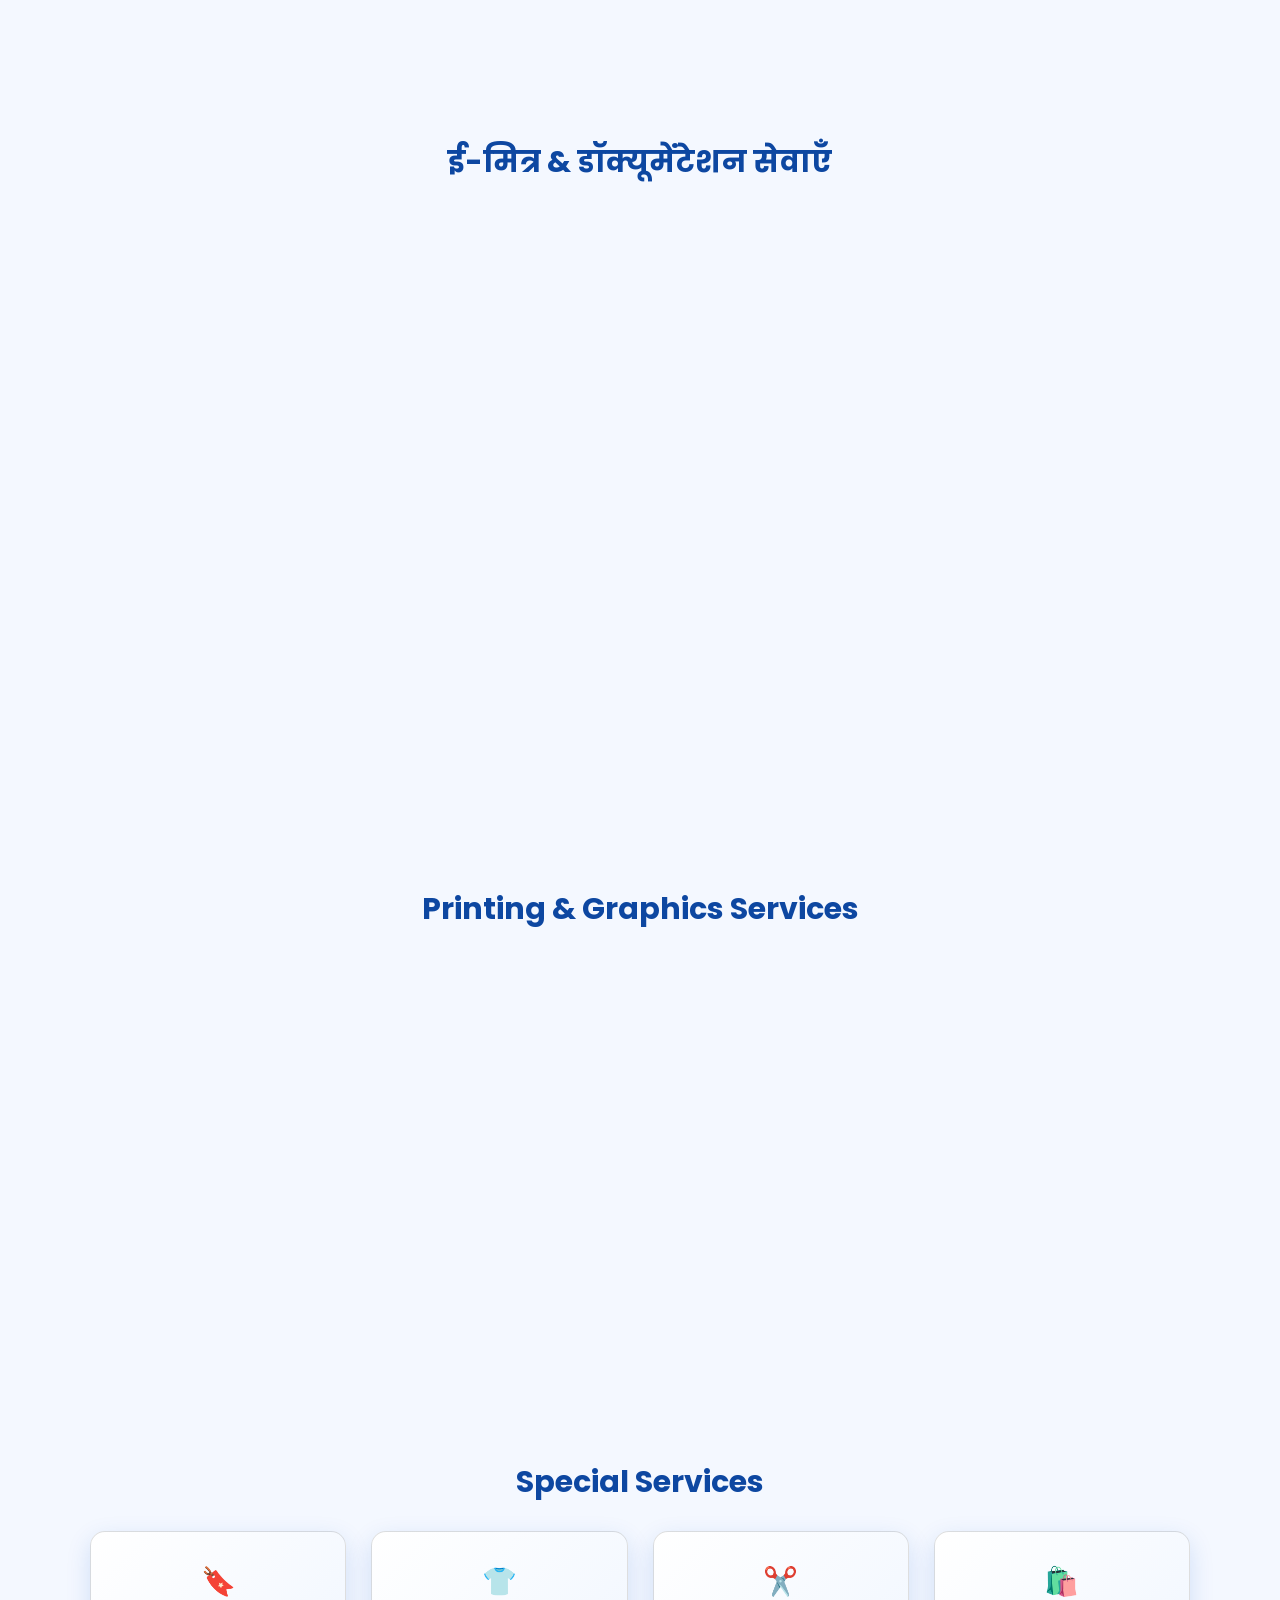
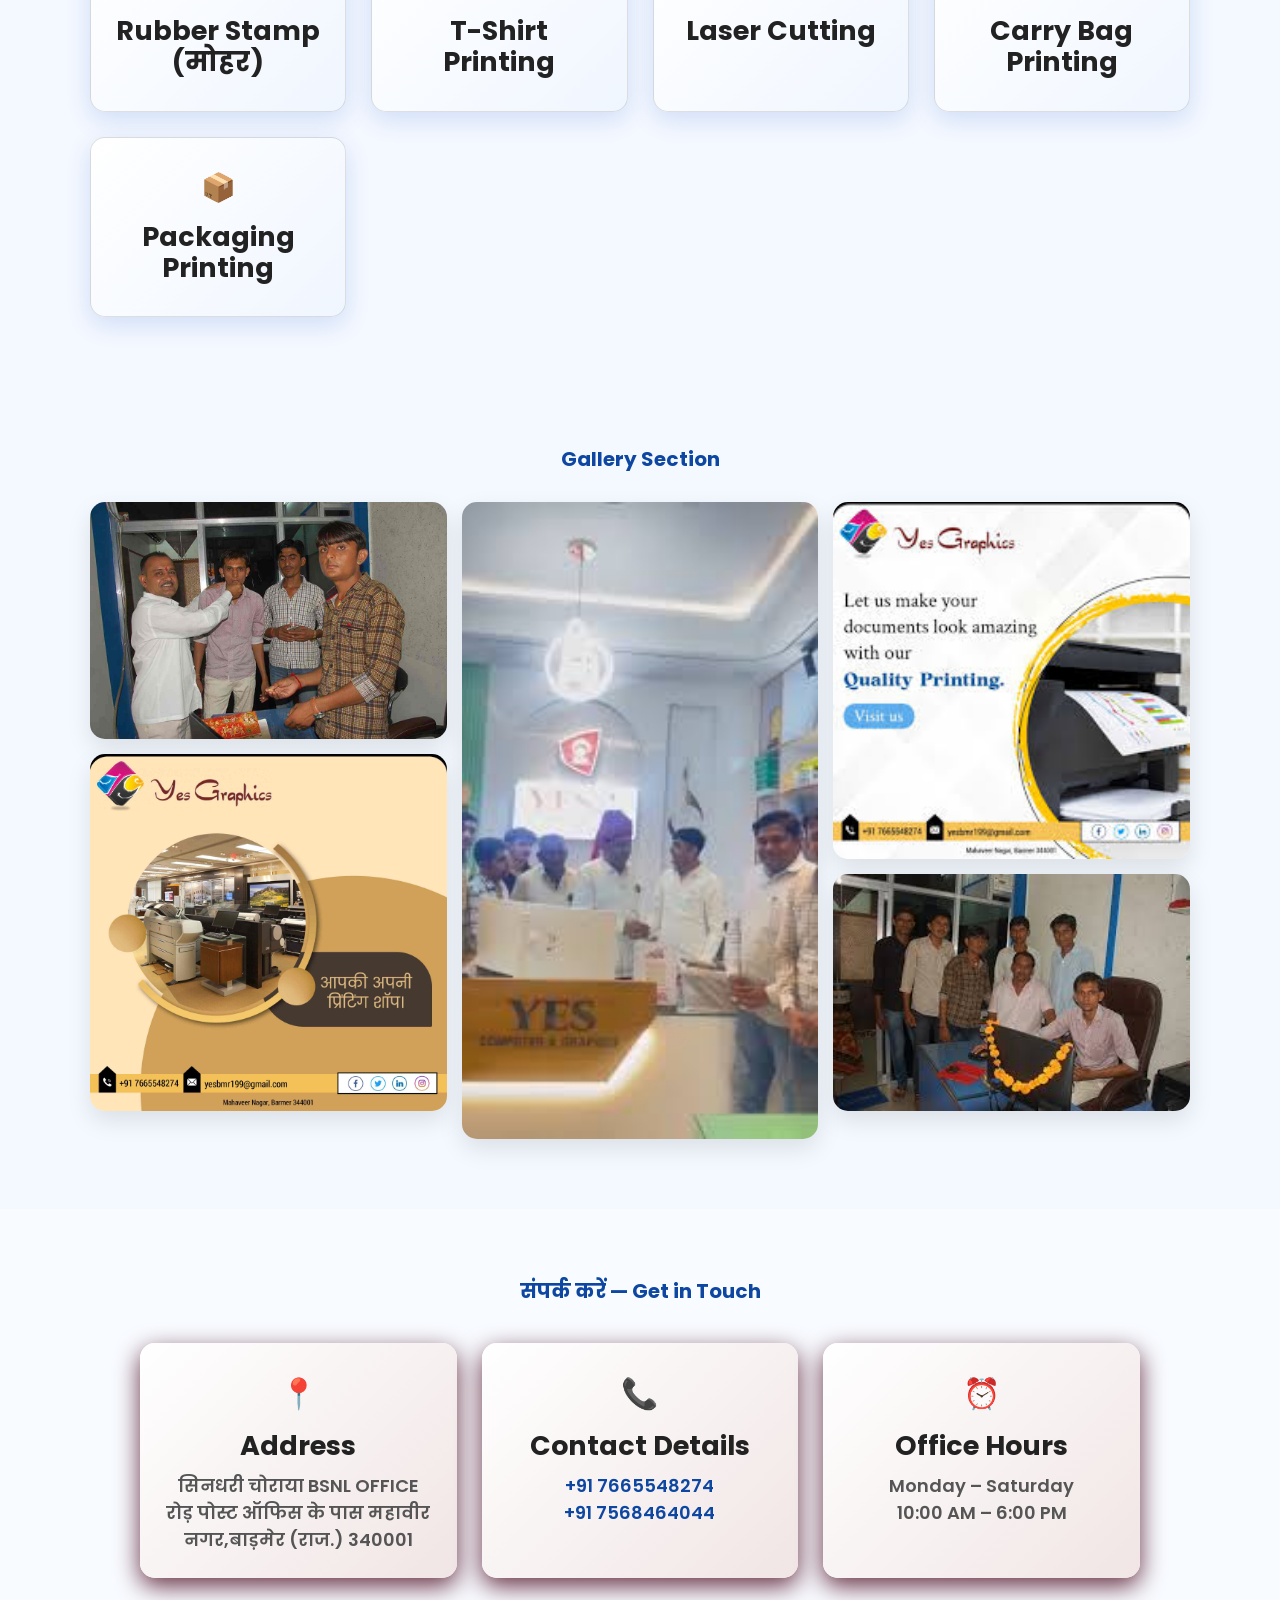
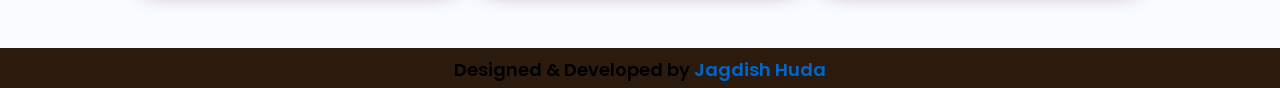
==== commit 72e70249: "Yes update website" ====
--- a/index.html
+++ b/index.html
@@ -6,12 +6,12 @@
     <meta name="description" content="बिन्दिया शर्मा एडवोकेट की आधिकारिक वेबसाइट">
 
     <!-- 🔥 FINAL OG TAGS -->
-    <meta property="og:title" content="Advocate Bindiya Sharma">
-    <meta property="og:description" content="Official website of Advocate Bindiya Sharma">
+    <meta property="og:title" content="Sattu Hudda">
+    <meta property="og:description" content="Official website of Yes Computers & Graphics, offering insurance, e-mitra, and printing services.">
     <meta property="og:image" content="https://advocatebindiyasharma99.vercel.app/img/y1.PNG">
     <meta property="og:image:width" content="1500">
     <meta property="og:image:height" content="1500">
-    <meta property="og:url" content="https://advocatebindiyasharma99.vercel.app/">
+    <!-- <meta property="og:url" content="https://yescomputer.vercel.app/"> -->
     <meta property="og:type" content="website">
 
     <meta name="twitter:card" content="summary">
@@ -389,8 +389,7 @@
             <div class="icon">📍</div>
             <h3>Address</h3>
             <p>
-                BSNL Office के पास, रियावां रोड <br>
-                सादड़ी (राजस्थान) 344001
+                सिनधरी चोराया BSNL OFFICE रोड़ पोस्ट ऑफिस के पास महावीर नगर,बाड़मेर (राज.) 340001
             </p>
         </div>
 
--- a/assets/css/huda.css
+++ b/assets/css/huda.css
@@ -31,7 +31,7 @@
 
 /* Logo */
 .logo h4 {
-    font-size: 20px;
+    font-size: 18px;
     font-weight: 700;
     letter-spacing: 1px;
 }
@@ -111,6 +111,7 @@
     display: none;
     background-color: #c89b3c;
     padding: 2px 5px;
+    font-size: 10px;
 }
 
 /* जब menu open हो */
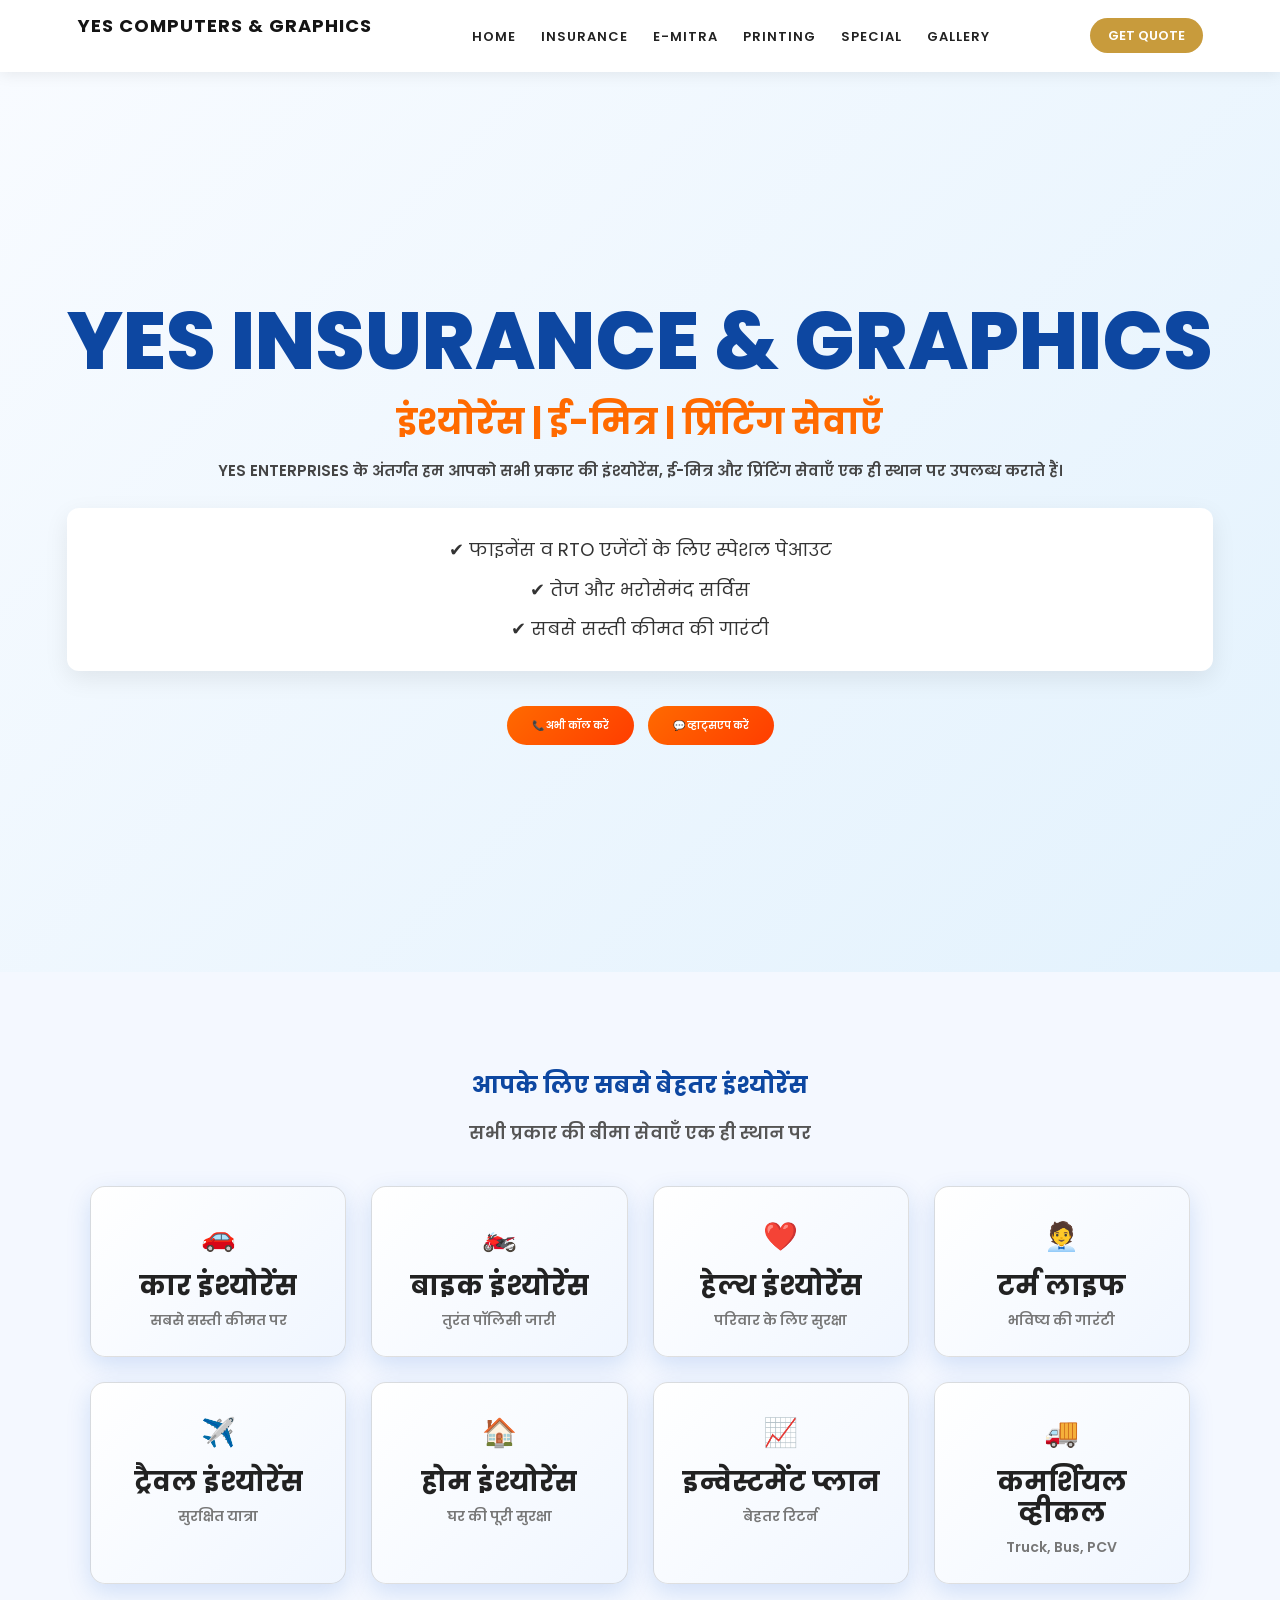
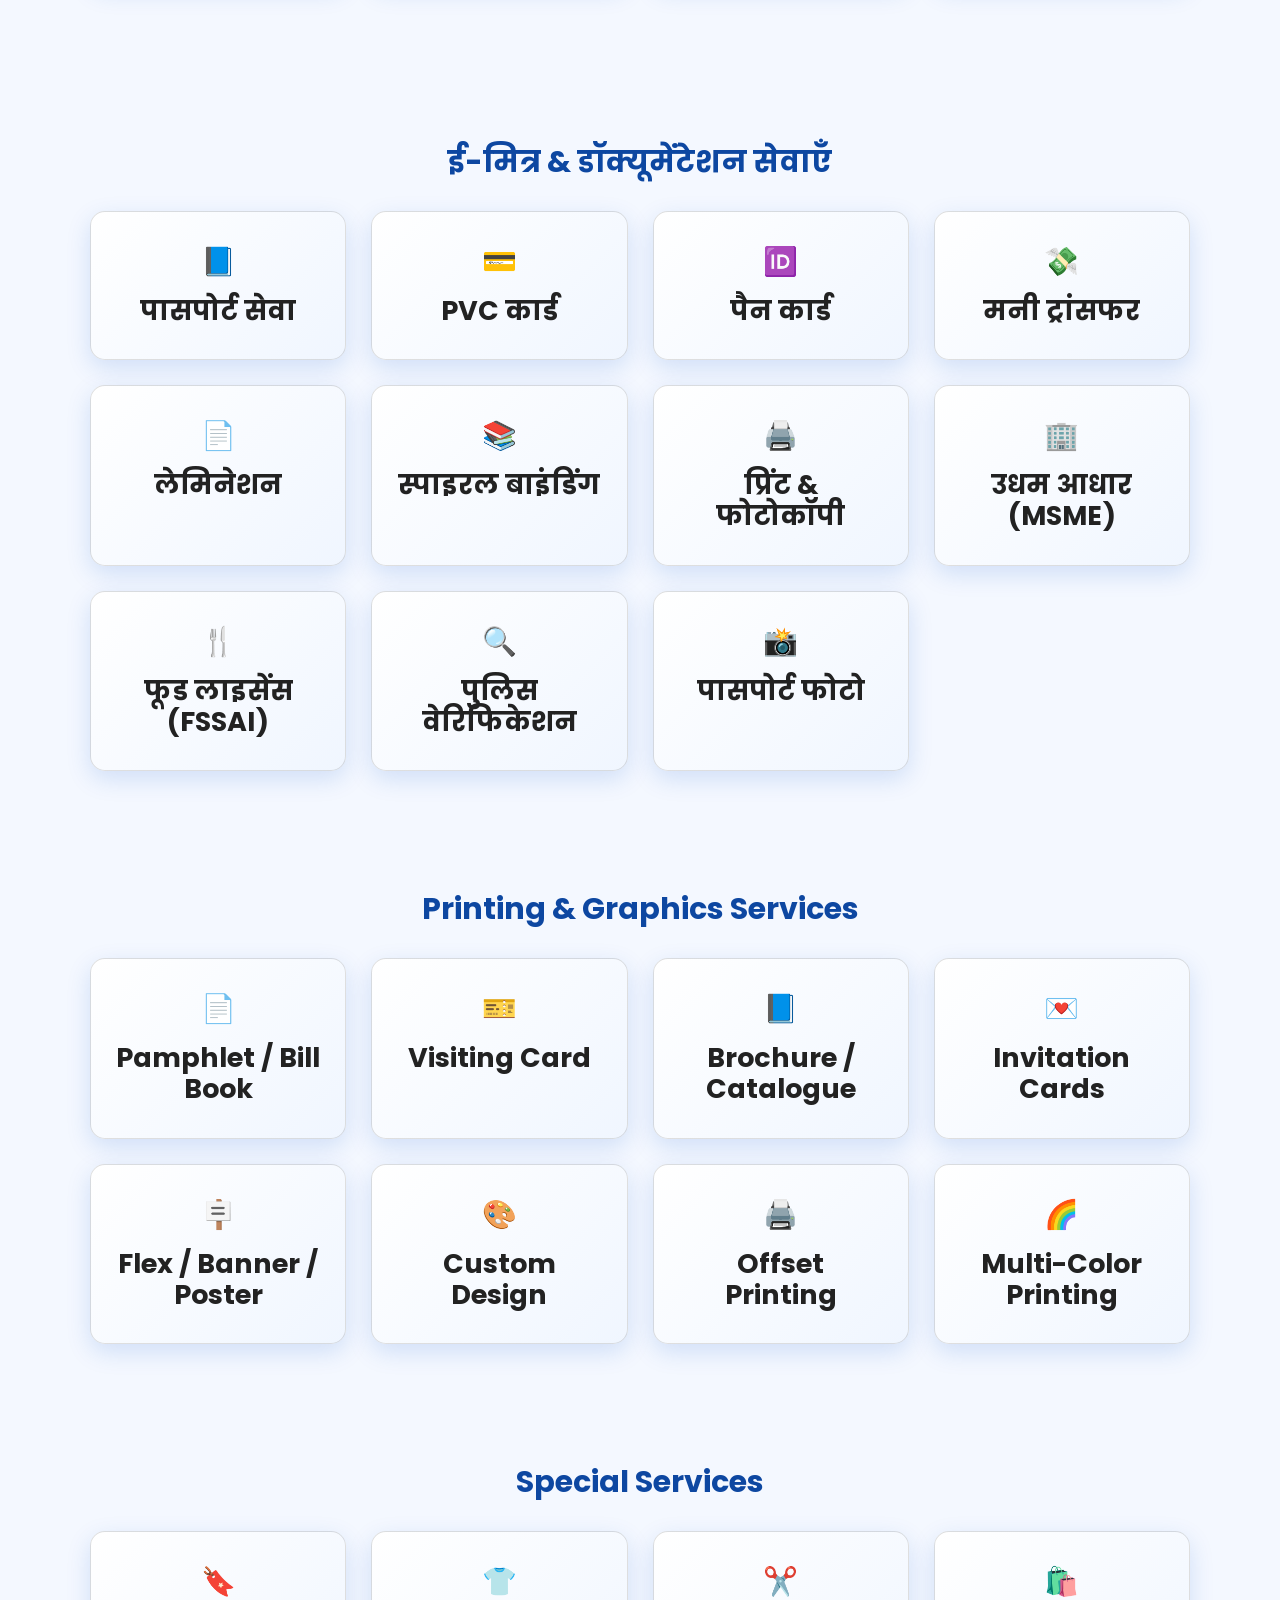
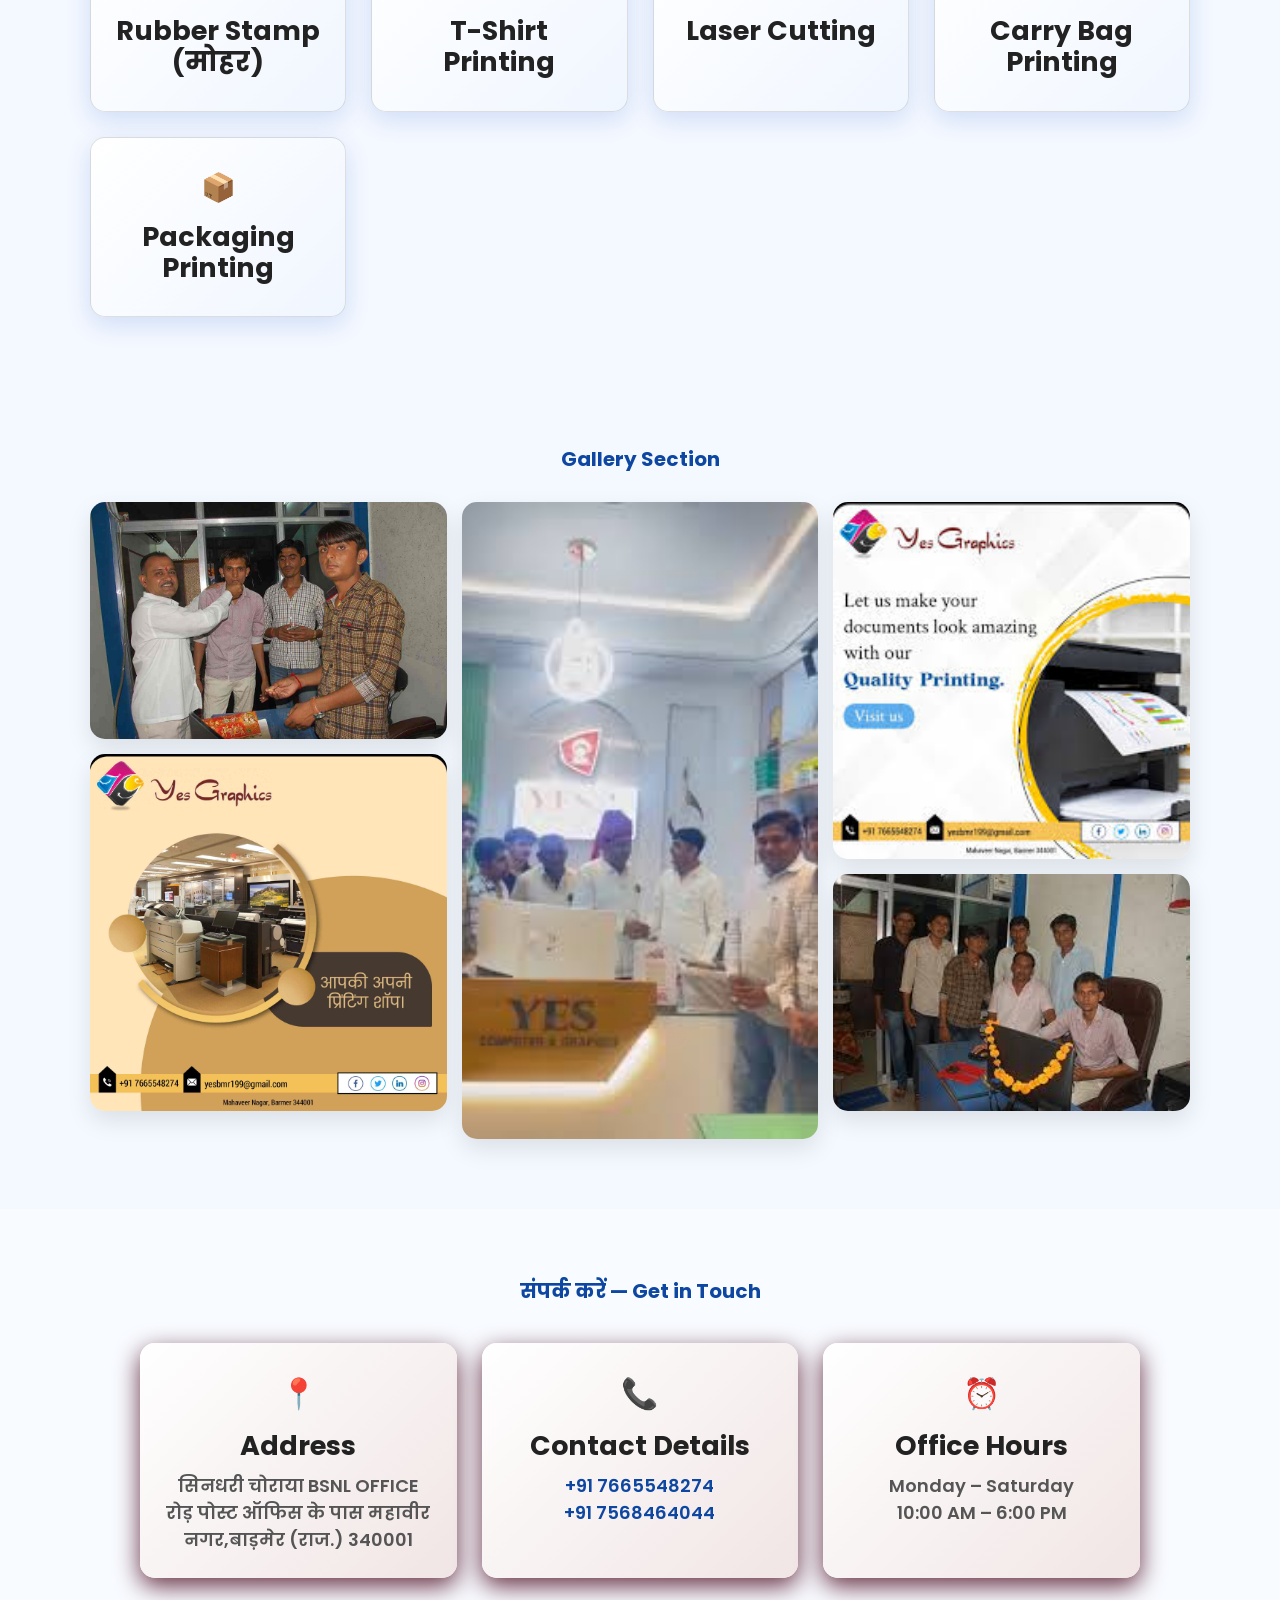
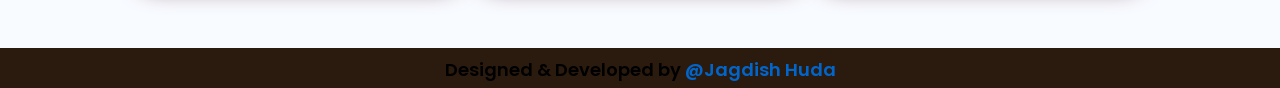
==== commit a65a76e5: "final upadteee yes" ====
--- a/index.html
+++ b/index.html
@@ -8,7 +8,7 @@
     <!-- 🔥 FINAL OG TAGS -->
     <meta property="og:title" content="Sattu Hudda">
     <meta property="og:description" content="Official website of Yes Computers & Graphics, offering insurance, e-mitra, and printing services.">
-    <meta property="og:image" content="https://advocatebindiyasharma99.vercel.app/img/y1.PNG">
+    <!-- <meta property="og:image" content="https://advocatebindiyasharma99.vercel.app/img/y1.PNG"> -->
     <meta property="og:image:width" content="1500">
     <meta property="og:image:height" content="1500">
     <!-- <meta property="og:url" content="https://yescomputer.vercel.app/"> -->
@@ -69,16 +69,16 @@
             <ul>
                 <li><a href="#">Home</a></li>
                 <li><a href="#ins">Insurance</a></li>
-                <li><a href="#conatct">E-Mitra</a></li>
-                <li><a href="#search">Printing</a></li>
-                <li><a href="#conatct">Special</a></li>
-                <li><a href="#search">Gallery</a></li>
+                <li><a href="#e">E-Mitra</a></li>
+                <li><a href="#p">Printing</a></li>
+                <li><a href="#s">Special</a></li>
+                <li><a href="#g">Gallery</a></li>
             </ul>
         </nav>
 
         <!-- Button -->
         <div class="header-btn">
-            <a href="#conatct">GET QUOTE</a>
+            <a href="#g1">GET QUOTE</a>
         </div>
 
         <!-- Mobile Menu -->
@@ -212,7 +212,7 @@
 </section>
 
 
-<section class="section" id="emitra">
+<section class="section" id="e">
 
     <h2 class="title">ई-मित्र & डॉक्यूमेंटेशन सेवाएँ</h2>
 
@@ -278,7 +278,7 @@
 </section>
 
 
-<section class="section" id="printing">
+<section class="section" id="p">
 
     <h2 class="title">Printing & Graphics Services</h2>
 
@@ -327,7 +327,7 @@
     </div>
 
 </section>
-<section class="section" id="special">
+<section class="section" id="s">
 
     <h2 class="title">Special Services</h2>
 
@@ -362,7 +362,7 @@
 
 </section>
 
-<section class="gallery-section" id="gallery">
+<section class="gallery-section" id="g">
 
     <h2 class="gallery-title">Gallery Section</h2>
 
@@ -378,7 +378,7 @@
 
 </section>
 
-<section class="contact-section" id="contact">
+<section class="contact-section" id="g1">
 
     <h2 class="contact-title">संपर्क करें — Get in Touch</h2>
 
@@ -423,7 +423,7 @@
         <a class="n11" href="https://www.instagram.com/jagdish_hudda_99/" 
            target="_blank" 
            rel="noopener">
-           Jagdish Huda
+           @Jagdish Huda
         </a>
     </p>
 
@@ -432,7 +432,7 @@
         <div class="popup-content">
             <img src="img/j.JPG" class="profile-img" alt="Profile">
 
-            <h3 class="name-heading">Jagdish Huda</h3>
+            <h3 class="name-heading"> Jagdish Huda</h3>
 
             <p class="info">
                 <strong>Instagram:</strong>
--- a/assets/css/jj.css
+++ b/assets/css/jj.css
@@ -1,93 +1,3 @@
-/* Footer */
-footer.huda {
-    text-align: center;
-    padding: 8px;
-    background: #2b1b0f;
-    font-size: 1.5rem; 
-    color: #fff;
-    cursor: pointer;
-    position: relative;
-    height: 40px;
-}
-
-/* Footer Hover */
-footer.huda:hover {
-    background: #3b2617;
-}
-.n11 {
-    color: rgb(0, 102, 204);
-    font-weight: 600;
-}
-/* Popup container */
-.popup {
-    position: absolute;
-    bottom: 60px;
-    left: 50%;
-    z-index: 999;
-    transform: translateX(-50%);
-    display: none;
-    justify-content: center;
-    width: 100%;
-}
-
-/* Footer hover → popup show */
-footer.huda:hover #popup {
-    display: flex;
-}
-
-/* Popup box styling */
-.popup-content {
-    width: 410px;
-    height: auto;
-    padding: 20px;
-    border-radius: 18px;
-    /* Blur Glass effect */
-    background: rgba(255, 255, 255, 0.25);
-    -webkit-backdrop-filter: blur(8px);
-    backdrop-filter: blur(8px);
-    border: 1px solid rgba(255,255,255,0.3);
-    box-shadow: 0 12px 25px rgba(0,0,0,0.3);
-    text-align: center;
-    justify-content: center;
-    animation: slideUp 0.35s ease;
-    line-height: -1.5;
-}
-
-/* Slide-up animation */
-@keyframes slideUp {
-    from { transform: translateY(40px); opacity: 0; }
-    to   { transform: translateY(0); opacity: 1; }
-}
-
-/* Profile Image */
-.profile-img {
-    width: 90px;
-    height: 90px;
-    border-radius: 50%;
-    border: 3px solid #d47a1f;
-    margin-bottom: 10px;
-}
-
-/* Name */
-.name-heading {
-    color:  rgb(0, 102, 204);
-    font-size: 20px;
-    font-weight: bold;
-}
-
-/* Contact Info */
-.info strong,p {
-    color: black;
-    text-decoration: none;
-    font-weight: 600;
-    line-height: normal;
-}
-.info a {
-    color: #b94000;
-    text-decoration: none;
-    font-weight: 600;
-}
-
 .boxcrd {
     display: flex;                /* 👈 side by side */
     justify-content: space-between;
--- a/assets/css/huda.css
+++ b/assets/css/huda.css
@@ -555,4 +555,98 @@
     color:#0d47a1;
     text-decoration:none;
     font-weight:600;
+}
+
+
+/* Footer */
+footer.huda {
+    text-align: center;
+    padding: 8px;
+    background: #2b1b0f;
+    font-size: 1.5rem; 
+    color: #fff;
+    cursor: pointer;
+    position: relative;
+    height: 40px;
+}
+
+/* Footer Hover */
+footer.huda:hover {
+    background: #3b2617;
+}
+.n11 {
+    color: rgb(0, 102, 204);
+    font-weight: 600;
+}
+/* Popup container */
+.popup {
+    position: absolute;
+    bottom: 60px;
+    left: 50%;
+    z-index: 999;
+    transform: translateX(-50%);
+    display: none;
+    justify-content: center;
+    width: 100%;
+}
+
+/* Footer hover → popup show */
+footer.huda:hover #popup {
+    display: flex;
+}
+
+/* Popup box styling */
+.popup-content {
+    width: 95%;
+    height: 600px;
+    padding: 20px;
+    border-radius: 18px;
+    /* Blur Glass effect */
+    background: rgba(255, 255, 255, 0.25);
+    -webkit-backdrop-filter: blur(8px);
+    backdrop-filter: blur(8px);
+    border: 1px solid rgba(255,255,255,0.3);
+    box-shadow: 0 12px 25px rgba(0,0,0,0.9);
+    text-align: center;
+    justify-content: center;
+    animation: slideUp 0.35s ease;
+    line-height: -1.5;
+}
+
+/* Slide-up animation */
+@keyf rames slideUp {
+    from { transform: translateY(40px); opacity: 0; }
+    to   { transform: translateY(0); opacity: 1; }
+}
+
+/* Profile Image */
+.profile-img {
+    width: 250px;
+    height: 250px;
+    border-radius: 50%;
+    border: 3px solid #d47a1f;
+    margin-bottom: 10px;
+}
+
+/* Name */
+.name-heading {
+    color:  rgb(0, 102, 204);
+    font-size: 80px;
+    font-weight: bold;
+}
+
+/* Contact Info */
+.info strong,p {
+    color: black;
+    text-decoration: none;
+    font-weight: 600;
+    line-height: normal;
+}
+.info a {
+    color: #b94000;
+    text-decoration: none;
+    font-weight: 600;
+}
+.popup-content p {
+    font-size: 50px;
 }
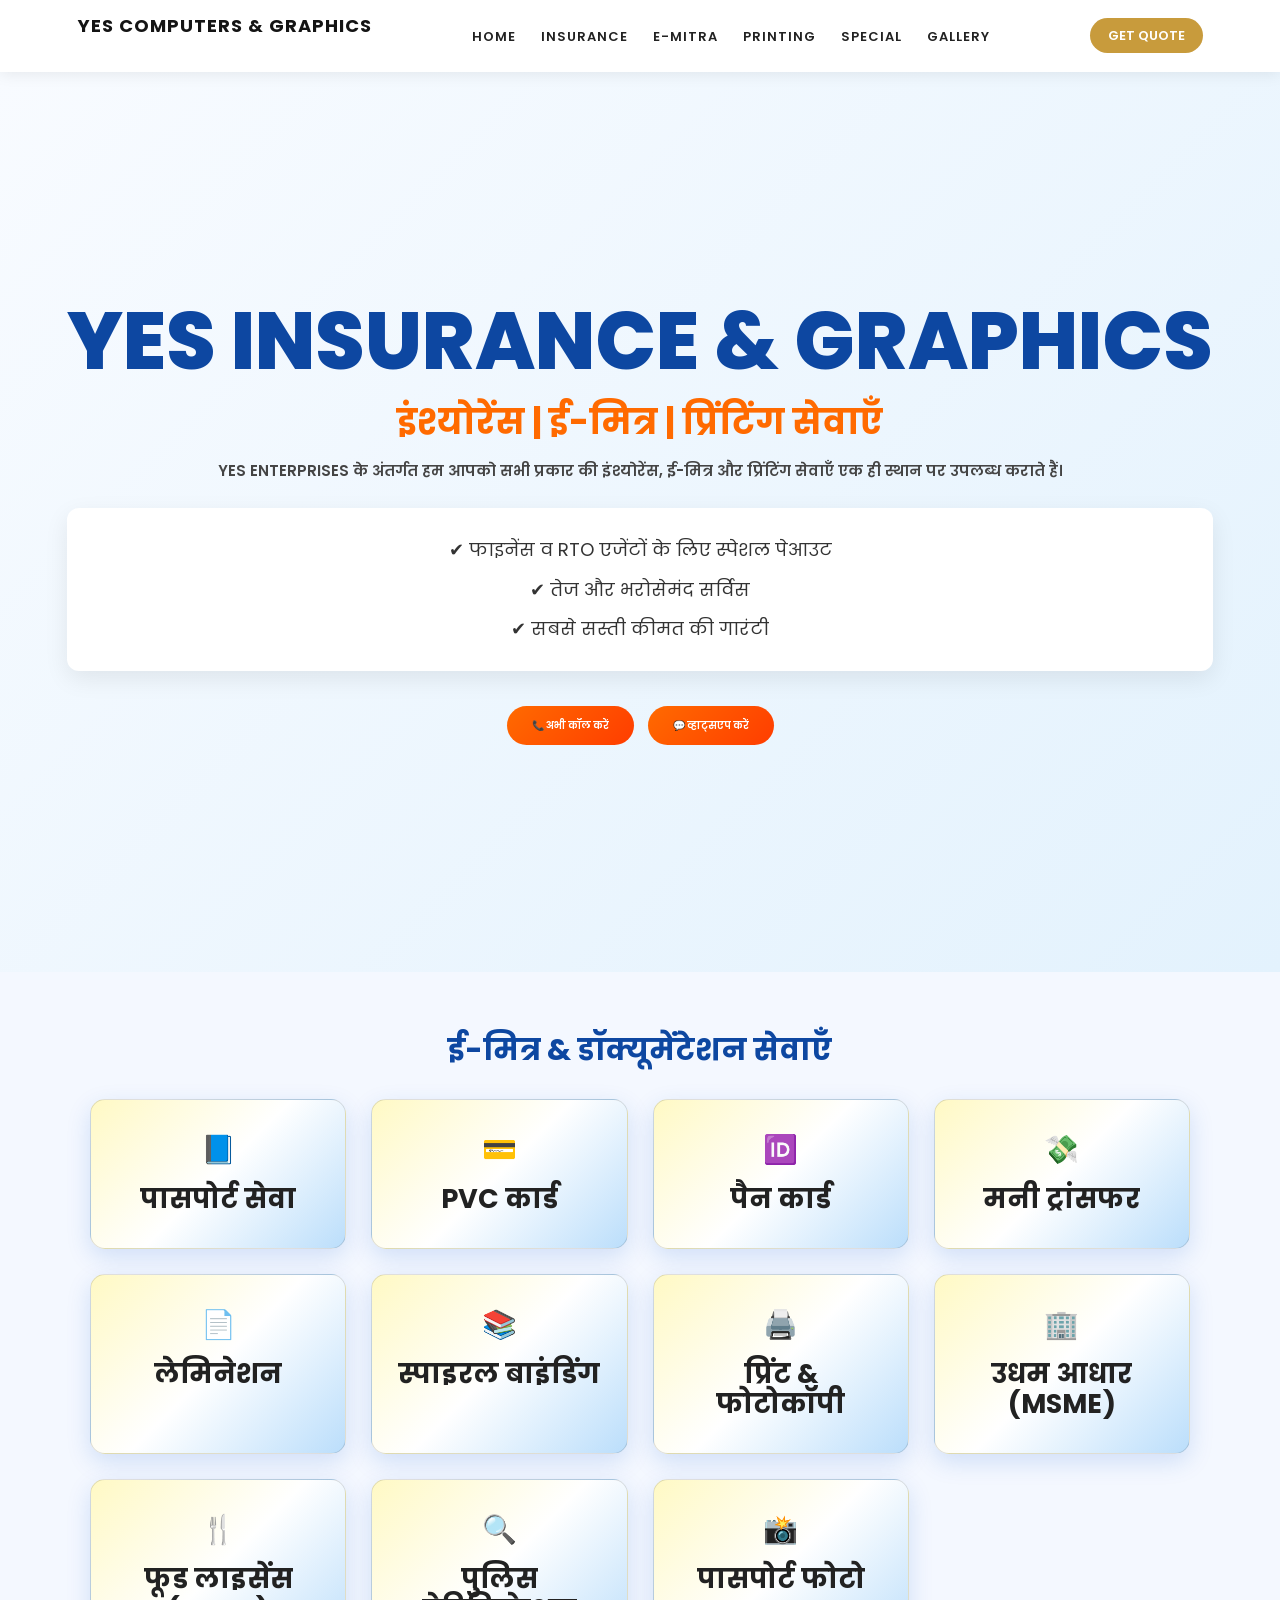
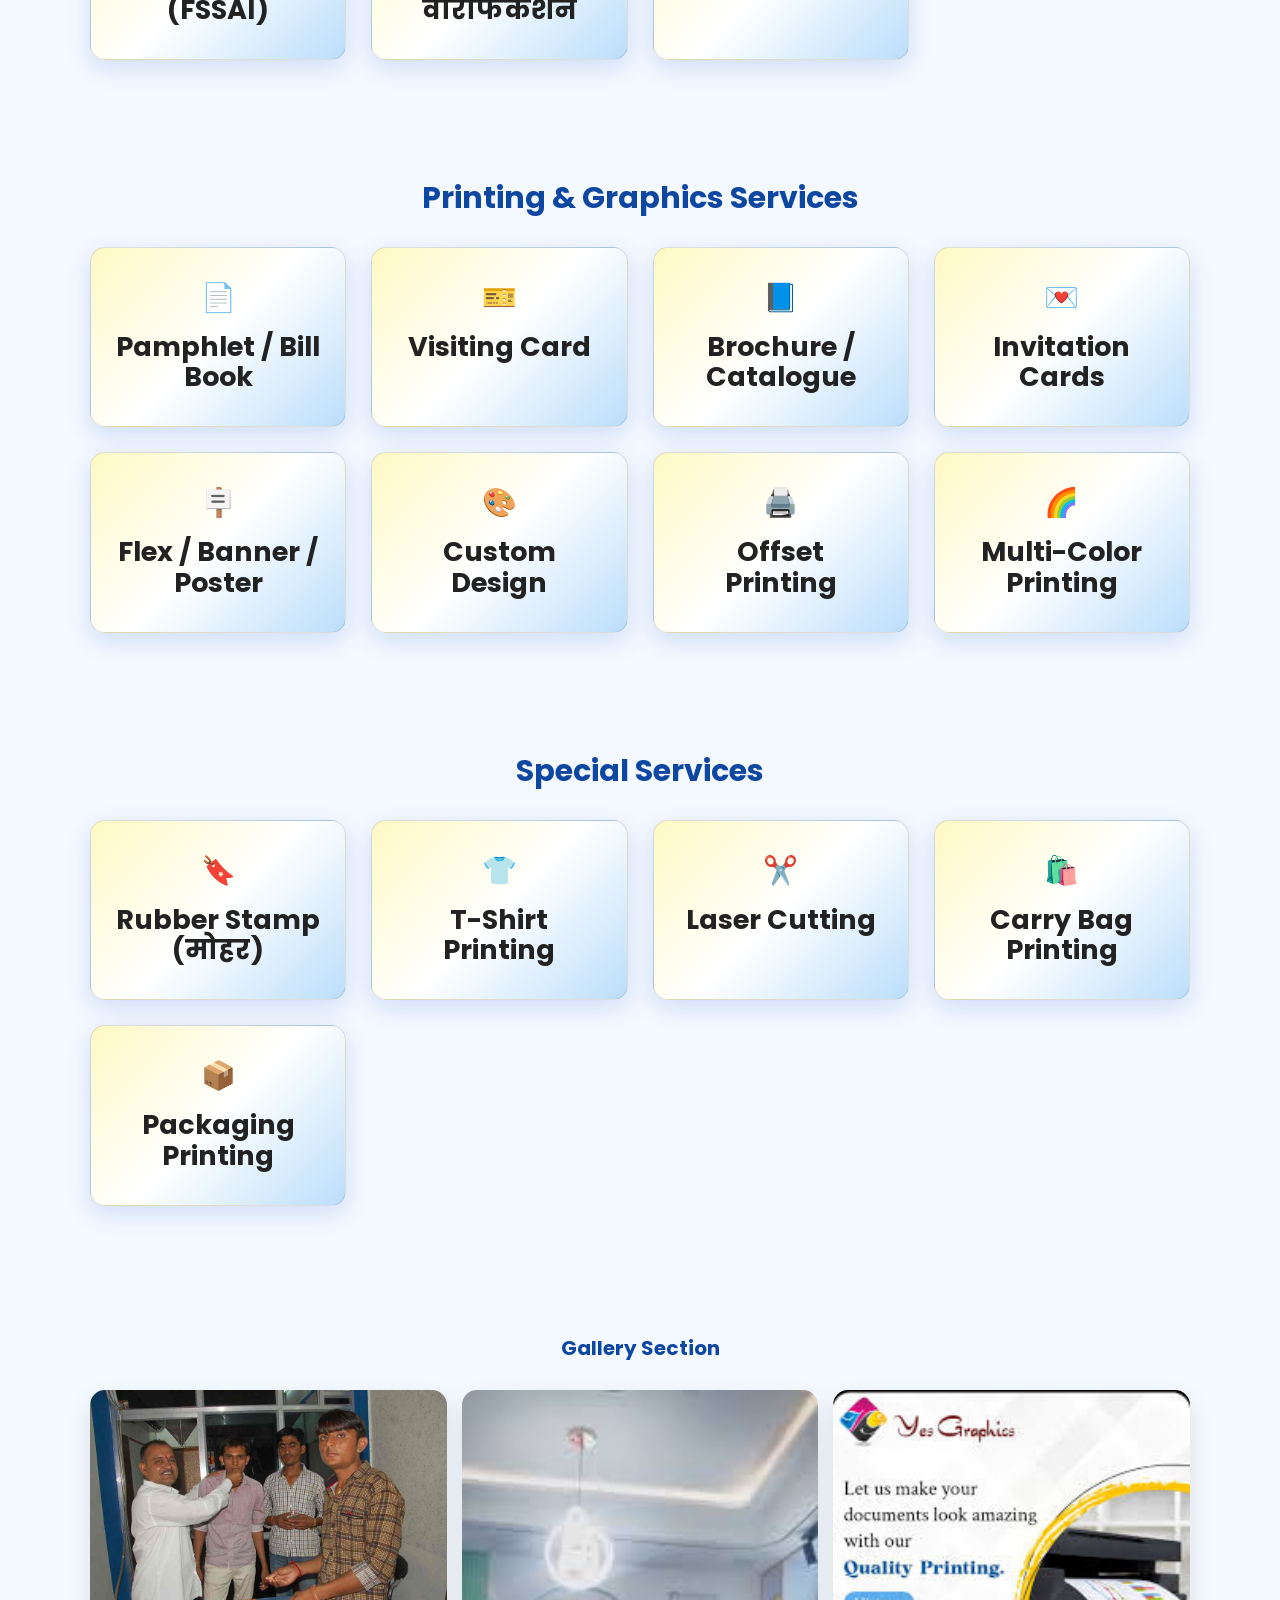
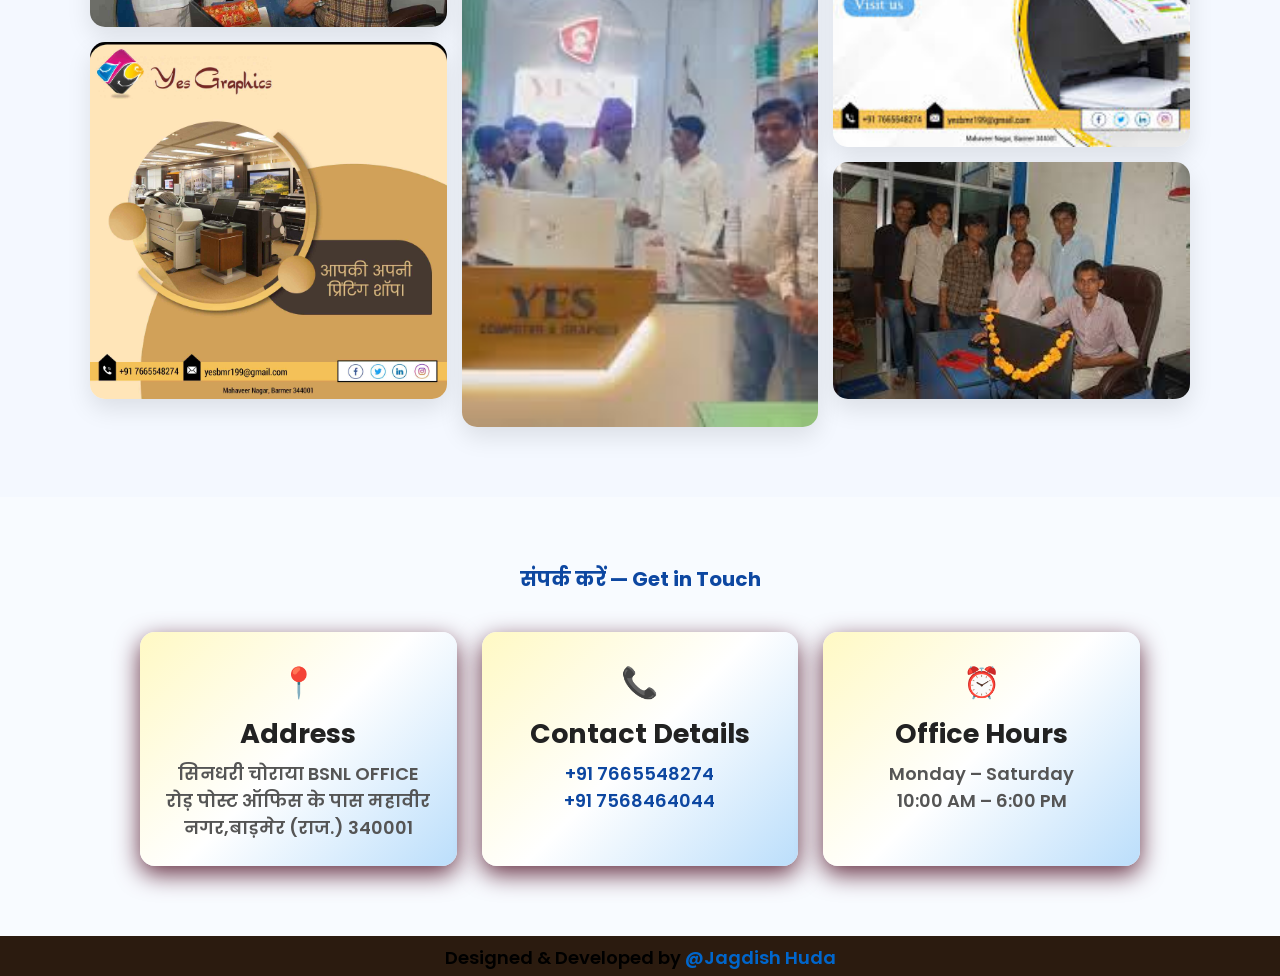
==== commit 952b1136: "Fixed insurance link and updated landing page" ====
--- a/index.html
+++ b/index.html
@@ -68,7 +68,7 @@
         <nav class="nav" id="navMenu">
             <ul>
                 <li><a href="#">Home</a></li>
-                <li><a href="#ins">Insurance</a></li>
+                <li><a href="hhh.html">Insurance</a></li>
                 <li><a href="#e">E-Mitra</a></li>
                 <li><a href="#p">Printing</a></li>
                 <li><a href="#s">Special</a></li>
@@ -152,7 +152,7 @@
 
 
 <!-- ── SEARCH SECTION ── -->
-<section class="insurance-section"  id="ins">
+<!-- <section class="insurance-section"  id="ins">
 
     <h1 class="main-title">आपके लिए सबसे बेहतर इंश्योरेंस</h1>
     <p class="sub-title">सभी प्रकार की बीमा सेवाएँ एक ही स्थान पर</p>
@@ -209,7 +209,7 @@
 
     </div>
 
-</section>
+</section> -->
 
 
 <section class="section" id="e">
--- a/assets/css/huda.css
+++ b/assets/css/huda.css
@@ -421,7 +421,7 @@
 }
 
 .card{
-    background:linear-gradient(135deg,#ffffff,#f0f6ff);
+    background:linear-gradient(135deg,#fff9c4,#ffffff,#bbdefb);
     padding:25px;
     border-radius:15px;
     box-shadow:0 8px 25px rgba(0,80,200,0.15);
@@ -429,12 +429,8 @@
 }
 
 .card:hover {
-    transform: translateY(-10px);
-    background: linear-gradient(135deg, 
-        #fff9c4 0%,     /* yellow */
-        #ffffff 40%, 
-        #bbdefb 100%    /* light blue */
-    );
+    transform: scale(1.05);
+    background:wheat;
 }
 .card:hover h3 {
     color: #333;
@@ -522,7 +518,7 @@
 
 /* CARD */
 .contact-card{
-    background:linear-gradient(135deg,#ffffff,#f1e5e5);
+    background:linear-gradient(135deg,#fff9c4,#ffffff,#bbdefb);
     padding:25px;
     border-radius:15px;
     box-shadow:0 8px 25px rgb(104, 50, 69);
@@ -531,7 +527,7 @@
 
 .contact-card:hover{
     transform:translateY(-10px);
-    background:linear-gradient(135deg,#fff9c4,#ffffff,#bbdefb);
+    background: linear-gradient(135deg, #fff9c4, #e3f2fd, #90caf9);
 }
 
 /* ICON */
@@ -597,8 +593,8 @@
 
 /* Popup box styling */
 .popup-content {
-    width: 95%;
-    height: 600px;
+    width: 370px;
+    height: auto;
     padding: 20px;
     border-radius: 18px;
     /* Blur Glass effect */
@@ -614,15 +610,15 @@
 }
 
 /* Slide-up animation */
-@keyf rames slideUp {
+@keyframes slideUp {
     from { transform: translateY(40px); opacity: 0; }
     to   { transform: translateY(0); opacity: 1; }
 }
 
 /* Profile Image */
 .profile-img {
-    width: 250px;
-    height: 250px;
+    width: 90px;
+    height: 90px;
     border-radius: 50%;
     border: 3px solid #d47a1f;
     margin-bottom: 10px;
@@ -631,7 +627,7 @@
 /* Name */
 .name-heading {
     color:  rgb(0, 102, 204);
-    font-size: 80px;
+    font-size: 20px;
     font-weight: bold;
 }
 
@@ -648,5 +644,5 @@
     font-weight: 600;
 }
 .popup-content p {
-    font-size: 50px;
+    font-size: 20px;
 }
